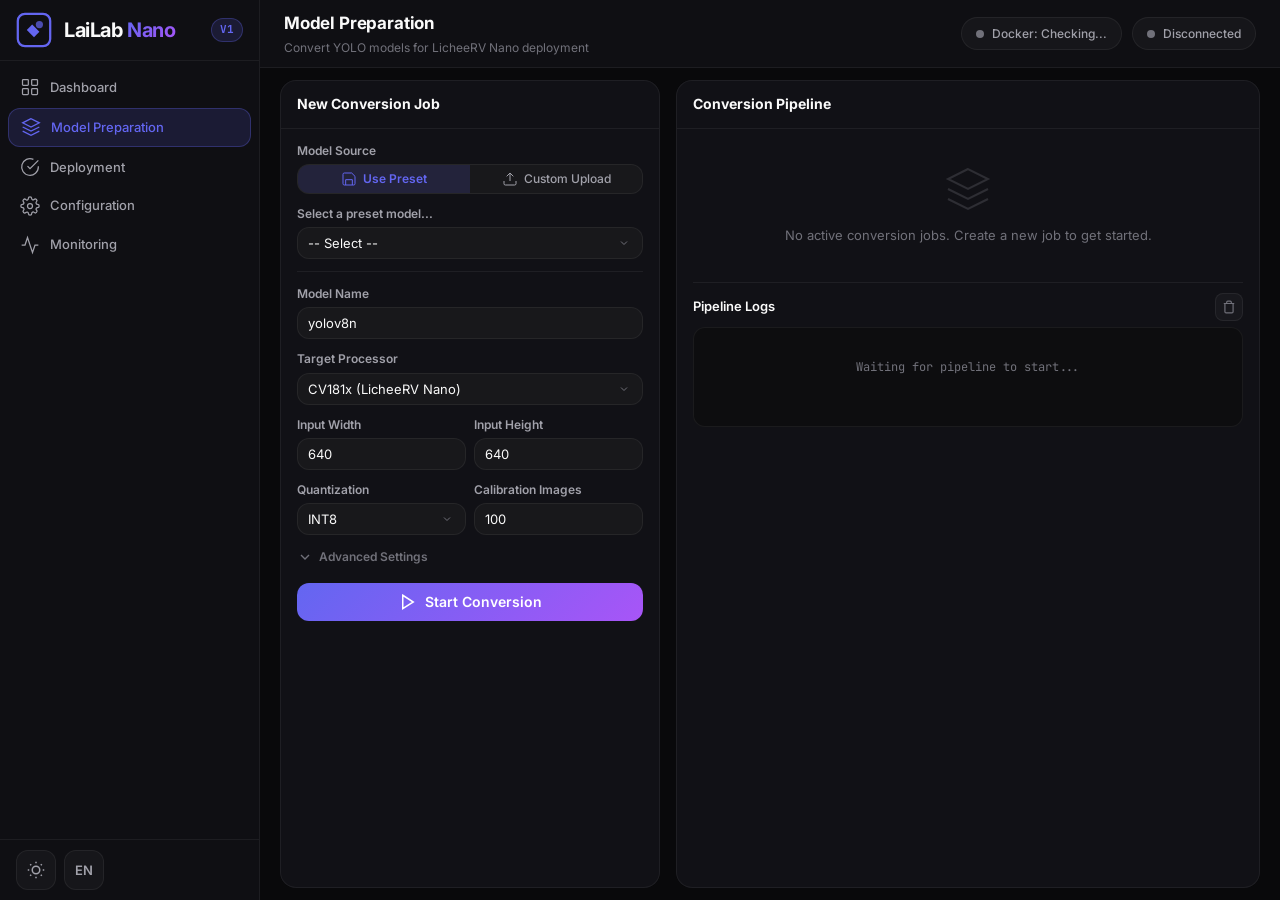
==== static/app.html @ 840e01c7 "feat: LaiLab Nano V1 - Model Conversion Pipeline" ====
<!DOCTYPE html>
<html lang="en" data-theme="dark">
<head>
    <meta charset="UTF-8">
    <meta name="viewport" content="width=device-width, initial-scale=1.0">
    <title>LaiLab Nano V1 — Model Preparation</title>
    <meta name="description" content="Convert and deploy YOLO models to LicheeRV Nano with automated pipeline.">

    <!-- Google Fonts -->
    <link rel="preconnect" href="https://fonts.googleapis.com">
    <link rel="preconnect" href="https://fonts.gstatic.com" crossorigin>
    <link href="https://fonts.googleapis.com/css2?family=Inter:wght@300;400;500;600;700;800;900&family=JetBrains+Mono:wght@400;500;600&display=swap" rel="stylesheet">

    <link rel="stylesheet" href="/static/landing.css">
    <link rel="stylesheet" href="/static/app.css">
</head>
<body>
    <!-- ============================================================ -->
    <!-- APP LAYOUT -->
    <!-- ============================================================ -->
    <div class="app-layout">
        <!-- Sidebar -->
        <aside class="sidebar" id="sidebar">
            <div class="sidebar-header">
                <a href="/" class="nav-logo">
                    <div class="logo-icon">
                        <svg viewBox="0 0 40 40" fill="none">
                            <rect x="2" y="2" width="36" height="36" rx="8" stroke="url(#logoGradApp)" stroke-width="2.5"/>
                            <path d="M12 20L18 14L26 22L20 28Z" fill="url(#logoGradApp)"/>
                            <circle cx="26" cy="14" r="4" fill="url(#logoGradApp)" opacity="0.7"/>
                            <defs>
                                <linearGradient id="logoGradApp" x1="0" y1="0" x2="40" y2="40">
                                    <stop stop-color="#6366f1"/>
                                    <stop offset="1" stop-color="#a855f7"/>
                                </linearGradient>
                            </defs>
                        </svg>
                    </div>
                    <span class="logo-text">LaiLab <span class="logo-accent">Nano</span></span>
                </a>
                <span class="version-badge">V1</span>
            </div>

            <nav class="sidebar-nav">
                <a href="#" class="sidebar-link" data-page="dashboard">
                    <svg viewBox="0 0 24 24" fill="none" stroke="currentColor" stroke-width="1.5"><rect x="3" y="3" width="7" height="7" rx="1"/><rect x="14" y="3" width="7" height="7" rx="1"/><rect x="3" y="14" width="7" height="7" rx="1"/><rect x="14" y="14" width="7" height="7" rx="1"/></svg>
                    <span data-i18n="app_nav_dashboard">Dashboard</span>
                </a>
                <a href="#" class="sidebar-link active" data-page="model-prep">
                    <svg viewBox="0 0 24 24" fill="none" stroke="currentColor" stroke-width="1.5"><path d="M12 2L2 7l10 5 10-5-10-5z"/><path d="M2 17l10 5 10-5"/><path d="M2 12l10 5 10-5"/></svg>
                    <span data-i18n="app_nav_model_prep">Model Preparation</span>
                </a>
                <a href="#" class="sidebar-link" data-page="deploy">
                    <svg viewBox="0 0 24 24" fill="none" stroke="currentColor" stroke-width="1.5"><path d="M22 11.08V12a10 10 0 1 1-5.93-9.14"/><polyline points="22 4 12 14.01 9 11.01"/></svg>
                    <span data-i18n="app_nav_deploy">Deployment</span>
                </a>
                <a href="#" class="sidebar-link" data-page="config">
                    <svg viewBox="0 0 24 24" fill="none" stroke="currentColor" stroke-width="1.5"><circle cx="12" cy="12" r="3"/><path d="M19.4 15a1.65 1.65 0 0 0 .33 1.82l.06.06a2 2 0 0 1-2.83 2.83l-.06-.06a1.65 1.65 0 0 0-1.82-.33 1.65 1.65 0 0 0-1 1.51V21a2 2 0 0 1-4 0v-.09A1.65 1.65 0 0 0 9 19.4a1.65 1.65 0 0 0-1.82.33l-.06.06a2 2 0 0 1-2.83-2.83l.06-.06A1.65 1.65 0 0 0 4.68 15a1.65 1.65 0 0 0-1.51-1H3a2 2 0 0 1 0-4h.09A1.65 1.65 0 0 0 4.6 9a1.65 1.65 0 0 0-.33-1.82l-.06-.06a2 2 0 0 1 2.83-2.83l.06.06A1.65 1.65 0 0 0 9 4.68a1.65 1.65 0 0 0 1-1.51V3a2 2 0 0 1 4 0v.09a1.65 1.65 0 0 0 1 1.51 1.65 1.65 0 0 0 1.82-.33l.06-.06a2 2 0 0 1 2.83 2.83l-.06.06A1.65 1.65 0 0 0 19.4 9a1.65 1.65 0 0 0 1.51 1H21a2 2 0 0 1 0 4h-.09a1.65 1.65 0 0 0-1.51 1z"/></svg>
                    <span data-i18n="app_nav_config">Configuration</span>
                </a>
                <a href="#" class="sidebar-link" data-page="monitor">
                    <svg viewBox="0 0 24 24" fill="none" stroke="currentColor" stroke-width="1.5"><polyline points="22 12 18 12 15 21 9 3 6 12 2 12"/></svg>
                    <span data-i18n="app_nav_monitor">Monitoring</span>
                </a>
            </nav>

            <div class="sidebar-footer">
                <button class="btn-icon" id="appThemeToggle" aria-label="Toggle theme">
                    <svg class="icon-sun" viewBox="0 0 24 24" fill="none" stroke="currentColor" stroke-width="2">
                        <circle cx="12" cy="12" r="5"/>
                        <path d="M12 1v2M12 21v2M4.22 4.22l1.42 1.42M18.36 18.36l1.42 1.42M1 12h2M21 12h2M4.22 19.78l1.42-1.42M18.36 5.64l1.42-1.42"/>
                    </svg>
                    <svg class="icon-moon" viewBox="0 0 24 24" fill="none" stroke="currentColor" stroke-width="2">
                        <path d="M21 12.79A9 9 0 1 1 11.21 3 7 7 0 0 0 21 12.79z"/>
                    </svg>
                </button>
                <button class="btn-icon btn-lang" id="langToggle" aria-label="Toggle language">
                    <span id="langLabel">EN</span>
                </button>
            </div>
        </aside>

        <!-- Main Content -->
        <main class="app-main">
            <!-- Top Bar -->
            <header class="app-topbar">
                <button class="btn-icon sidebar-toggle" id="sidebarToggle">
                    <svg viewBox="0 0 24 24" fill="none" stroke="currentColor" stroke-width="2"><line x1="3" y1="6" x2="21" y2="6"/><line x1="3" y1="12" x2="21" y2="12"/><line x1="3" y1="18" x2="21" y2="18"/></svg>
                </button>
                <div class="topbar-title">
                    <h1 data-i18n="app_title">Model Preparation</h1>
                    <p data-i18n="app_subtitle">Convert YOLO models for LicheeRV Nano deployment</p>
                </div>
                <div class="topbar-actions">
                    <div class="connection-status" id="dockerStatus">
                        <span class="status-dot offline"></span>
                        <span class="status-text">Docker: Checking...</span>
                    </div>
                    <div class="connection-status" id="connectionStatus">
                        <span class="status-dot offline"></span>
                        <span class="status-text">Disconnected</span>
                    </div>
                </div>
            </header>

            <!-- Content Area -->
            <div class="app-content">
                <div class="content-grid">
                    <!-- Left Panel: Job Configuration -->
                    <div class="panel config-panel">
                        <div class="panel-header">
                            <h2 data-i18n="form_title">New Conversion Job</h2>
                        </div>
                        <div class="panel-body">
                            <form id="jobForm" class="job-form">
                                <!-- Model Source -->
                                <div class="form-group">
                                    <label data-i18n="form_model_source">Model Source</label>
                                    <div class="toggle-group">
                                        <button type="button" class="toggle-btn active" data-source="preset" id="btnPreset">
                                            <svg viewBox="0 0 24 24" fill="none" stroke="currentColor" stroke-width="1.5" width="16" height="16"><path d="M19 21H5a2 2 0 0 1-2-2V5a2 2 0 0 1 2-2h11l5 5v11a2 2 0 0 1-2 2z"/><polyline points="17 21 17 13 7 13 7 21"/></svg>
                                            <span data-i18n="form_preset">Use Preset</span>
                                        </button>
                                        <button type="button" class="toggle-btn" data-source="custom" id="btnCustom">
                                            <svg viewBox="0 0 24 24" fill="none" stroke="currentColor" stroke-width="1.5" width="16" height="16"><path d="M21 15v4a2 2 0 0 1-2 2H5a2 2 0 0 1-2-2v-4"/><polyline points="17 8 12 3 7 8"/><line x1="12" y1="3" x2="12" y2="15"/></svg>
                                            <span data-i18n="form_custom">Custom Upload</span>
                                        </button>
                                    </div>
                                </div>

                                <!-- Preset Selector -->
                                <div class="form-group" id="presetGroup">
                                    <label for="presetSelect" data-i18n="form_select_preset">Select a preset model...</label>
                                    <select id="presetSelect" class="form-select">
                                        <option value="">-- Select --</option>
                                    </select>
                                </div>

                                <!-- Custom Upload (hidden by default) -->
                                <div class="form-group hidden" id="customGroup">
                                    <label>Custom .pt Model</label>
                                    <div class="file-drop" id="fileDrop">
                                        <svg viewBox="0 0 24 24" fill="none" stroke="currentColor" stroke-width="1.5" width="40" height="40"><path d="M21 15v4a2 2 0 0 1-2 2H5a2 2 0 0 1-2-2v-4"/><polyline points="17 8 12 3 7 8"/><line x1="12" y1="3" x2="12" y2="15"/></svg>
                                        <p>Drag & drop .pt file or <strong>browse</strong></p>
                                        <input type="file" id="fileInput" accept=".pt" hidden>
                                    </div>
                                    <div class="file-info hidden" id="fileInfo">
                                        <span id="fileName"></span>
                                        <button type="button" class="btn-icon-sm" id="fileRemove">✕</button>
                                    </div>
                                </div>

                                <div class="form-divider"></div>

                                <!-- Basic Settings -->
                                <div class="form-group">
                                    <label for="modelName" data-i18n="form_model_name">Model Name</label>
                                    <input type="text" id="modelName" class="form-input" value="yolov8n" placeholder="e.g. yolov8n">
                                </div>
                                <div class="form-group">
                                    <label for="processor" data-i18n="form_processor">Target Processor</label>
                                    <select id="processor" class="form-select">
                                        <option value="cv181x">CV181x (LicheeRV Nano)</option>
                                        <option value="cv180x">CV180x</option>
                                    </select>
                                </div>

                                <div class="form-row">
                                    <div class="form-group">
                                        <label for="inputWidth" data-i18n="form_input_width">Input Width</label>
                                        <input type="number" id="inputWidth" class="form-input" value="640" min="32" max="1280" step="32">
                                    </div>
                                    <div class="form-group">
                                        <label for="inputHeight" data-i18n="form_input_height">Input Height</label>
                                        <input type="number" id="inputHeight" class="form-input" value="640" min="32" max="1280" step="32">
                                    </div>
                                </div>

                                <div class="form-row">
                                    <div class="form-group">
                                        <label for="quantize" data-i18n="form_quantize">Quantization</label>
                                        <select id="quantize" class="form-select">
                                            <option value="int8">INT8</option>
                                            <option value="bf16">BF16</option>
                                        </select>
                                    </div>
                                    <div class="form-group">
                                        <label for="calibrationCount" data-i18n="form_calibration_count">Calibration Images</label>
                                        <input type="number" id="calibrationCount" class="form-input" value="100" min="10" max="1000" step="10">
                                    </div>
                                </div>

                                <!-- Advanced Settings (Collapsible) -->
                                <button type="button" class="advanced-toggle" id="advancedToggle">
                                    <svg viewBox="0 0 24 24" fill="none" stroke="currentColor" stroke-width="2" width="16" height="16"><polyline points="6 9 12 15 18 9"/></svg>
                                    <span data-i18n="form_advanced">Advanced Settings</span>
                                </button>

                                <div class="advanced-settings hidden" id="advancedSettings">
                                    <div class="form-group">
                                        <label for="dockerContainer" data-i18n="form_docker_container">Docker Container</label>
                                        <select id="dockerContainer" class="form-select">
                                            <option value="TPU-LAILAB-NANO-CONTAINER">TPU-LAILAB-NANO-CONTAINER (auto-create)</option>
                                        </select>
                                        <small class="form-hint" data-i18n="form_docker_hint">Container will be auto-created if not found. Image: sophgo/tpuc_dev.</small>
                                    </div>
                                    <div class="form-group">
                                        <label for="tolerance" data-i18n="form_tolerance">Tolerance</label>
                                        <input type="text" id="tolerance" class="form-input" value="0.85,0.45" placeholder="0.85,0.45">
                                    </div>
                                </div>

                                <button type="submit" class="btn-primary btn-submit" id="startBtn">
                                    <svg viewBox="0 0 24 24" fill="none" stroke="currentColor" stroke-width="2" width="18" height="18"><polygon points="5 3 19 12 5 21 5 3"/></svg>
                                    <span data-i18n="form_start">Start Conversion</span>
                                </button>
                            </form>
                        </div>
                    </div>

                    <!-- Right Panel: Pipeline Status & Logs -->
                    <div class="panel pipeline-panel">
                        <div class="panel-header">
                            <h2 data-i18n="pipeline_title">Conversion Pipeline</h2>
                            <div class="panel-actions" id="pipelineActions" style="display:none;">
                                <button class="btn-icon-sm btn-cancel" id="cancelBtn" title="Cancel">
                                    <svg viewBox="0 0 24 24" fill="none" stroke="currentColor" stroke-width="2" width="16" height="16"><line x1="18" y1="6" x2="6" y2="18"/><line x1="6" y1="6" x2="18" y2="18"/></svg>
                                </button>
                            </div>
                        </div>
                        <div class="panel-body">
                            <!-- Pipeline Steps -->
                            <div class="pipeline-steps" id="pipelineSteps">
                                <div class="pipeline-empty" id="pipelineEmpty">
                                    <svg viewBox="0 0 24 24" fill="none" stroke="currentColor" stroke-width="1" width="64" height="64" opacity="0.3">
                                        <path d="M12 2L2 7l10 5 10-5-10-5z"/>
                                        <path d="M2 17l10 5 10-5"/>
                                        <path d="M2 12l10 5 10-5"/>
                                    </svg>
                                    <p data-i18n="pipeline_empty">No active conversion jobs. Create a new job to get started.</p>
                                </div>
                            </div>

                            <!-- Log Console -->
                            <div class="log-section">
                                <div class="log-header">
                                    <h3 data-i18n="pipeline_log_title">Pipeline Logs</h3>
                                    <button class="btn-icon-sm" id="clearLogs" title="Clear logs">
                                        <svg viewBox="0 0 24 24" fill="none" stroke="currentColor" stroke-width="2" width="14" height="14"><polyline points="3 6 5 6 21 6"/><path d="M19 6v14a2 2 0 0 1-2 2H7a2 2 0 0 1-2-2V6m3 0V4a2 2 0 0 1 2-2h4a2 2 0 0 1 2 2v2"/></svg>
                                    </button>
                                </div>
                                <div class="log-console" id="logConsole">
                                    <div class="log-empty" data-i18n="pipeline_log_empty">Waiting for pipeline to start...</div>
                                </div>
                            </div>
                        </div>
                    </div>
                </div>
            </div>
        </main>
    </div>

    <!-- Socket.IO -->
    <script src="https://cdn.socket.io/4.7.4/socket.io.min.js"></script>
    <script src="/static/i18n.js"></script>
    <script src="/static/app.js"></script>
</body>
</html>
---- static/landing.css ----
/* ============================================================
   LaiLab Nano V1 — Landing Page Styles
   Premium dark/light theme with glassmorphism
   ============================================================ */

/* ---- CSS Custom Properties ---- */
:root {
    /* Typography */
    --font-primary: 'Inter', -apple-system, BlinkMacSystemFont, system-ui, sans-serif;
    --font-mono: 'JetBrains Mono', 'Fira Code', monospace;

    /* Transitions */
    --transition-fast: 150ms cubic-bezier(0.4, 0, 0.2, 1);
    --transition-base: 250ms cubic-bezier(0.4, 0, 0.2, 1);
    --transition-slow: 400ms cubic-bezier(0.4, 0, 0.2, 1);

    /* Spacing */
    --section-padding: 120px;

    /* Border radius */
    --radius-sm: 8px;
    --radius-md: 12px;
    --radius-lg: 16px;
    --radius-xl: 24px;
    --radius-full: 9999px;
}

/* ---- Dark Theme (Default) ---- */
[data-theme="dark"] {
    --bg-primary: #09090b;
    --bg-secondary: #0f0f13;
    --bg-tertiary: #18181b;
    --bg-card: rgba(24, 24, 30, 0.6);
    --bg-card-hover: rgba(30, 30, 40, 0.8);
    --bg-glass: rgba(255, 255, 255, 0.03);
    --bg-glass-hover: rgba(255, 255, 255, 0.06);

    --border-primary: rgba(255, 255, 255, 0.06);
    --border-secondary: rgba(255, 255, 255, 0.1);
    --border-accent: rgba(99, 102, 241, 0.3);

    --text-primary: #fafafa;
    --text-secondary: #a1a1aa;
    --text-tertiary: #71717a;
    --text-inverse: #09090b;

    --accent-primary: #6366f1;
    --accent-secondary: #a855f7;
    --accent-gradient: linear-gradient(135deg, #6366f1, #a855f7);
    --accent-glow: rgba(99, 102, 241, 0.15);

    --success: #22c55e;
    --warning: #f59e0b;
    --error: #ef4444;
    --info: #3b82f6;

    --shadow-sm: 0 1px 2px rgba(0, 0, 0, 0.3);
    --shadow-md: 0 4px 6px -1px rgba(0, 0, 0, 0.4);
    --shadow-lg: 0 10px 25px -3px rgba(0, 0, 0, 0.5);
    --shadow-xl: 0 25px 50px -12px rgba(0, 0, 0, 0.6);
    --shadow-glow: 0 0 60px rgba(99, 102, 241, 0.15);
}

/* ---- Light Theme ---- */
[data-theme="light"] {
    --bg-primary: #ffffff;
    --bg-secondary: #f8f9fc;
    --bg-tertiary: #f1f3f9;
    --bg-card: rgba(255, 255, 255, 0.8);
    --bg-card-hover: rgba(255, 255, 255, 0.95);
    --bg-glass: rgba(255, 255, 255, 0.6);
    --bg-glass-hover: rgba(255, 255, 255, 0.8);

    --border-primary: rgba(0, 0, 0, 0.06);
    --border-secondary: rgba(0, 0, 0, 0.1);
    --border-accent: rgba(99, 102, 241, 0.3);

    --text-primary: #09090b;
    --text-secondary: #52525b;
    --text-tertiary: #a1a1aa;
    --text-inverse: #fafafa;

    --accent-primary: #6366f1;
    --accent-secondary: #a855f7;
    --accent-gradient: linear-gradient(135deg, #6366f1, #a855f7);
    --accent-glow: rgba(99, 102, 241, 0.1);

    --success: #16a34a;
    --warning: #d97706;
    --error: #dc2626;
    --info: #2563eb;

    --shadow-sm: 0 1px 2px rgba(0, 0, 0, 0.05);
    --shadow-md: 0 4px 6px -1px rgba(0, 0, 0, 0.07);
    --shadow-lg: 0 10px 25px -3px rgba(0, 0, 0, 0.08);
    --shadow-xl: 0 25px 50px -12px rgba(0, 0, 0, 0.1);
    --shadow-glow: 0 0 60px rgba(99, 102, 241, 0.08);
}

/* ---- Reset & Base ---- */
*, *::before, *::after {
    margin: 0;
    padding: 0;
    box-sizing: border-box;
}

html {
    scroll-behavior: smooth;
    -webkit-font-smoothing: antialiased;
    -moz-osx-font-smoothing: grayscale;
}

body {
    font-family: var(--font-primary);
    background: var(--bg-primary);
    color: var(--text-primary);
    line-height: 1.6;
    overflow-x: hidden;
    transition: background var(--transition-base), color var(--transition-base);
}

a {
    color: inherit;
    text-decoration: none;
}

img {
    max-width: 100%;
    height: auto;
}

.container {
    max-width: 1200px;
    margin: 0 auto;
    padding: 0 24px;
}

/* ---- Navbar ---- */
.navbar {
    position: fixed;
    top: 0;
    left: 0;
    right: 0;
    z-index: 1000;
    padding: 0 24px;
    transition: all var(--transition-base);
}

.navbar.scrolled {
    background: var(--bg-glass);
    backdrop-filter: blur(20px) saturate(180%);
    -webkit-backdrop-filter: blur(20px) saturate(180%);
    border-bottom: 1px solid var(--border-primary);
}

.nav-container {
    max-width: 1200px;
    margin: 0 auto;
    display: flex;
    align-items: center;
    justify-content: space-between;
    height: 72px;
}

.nav-logo {
    display: flex;
    align-items: center;
    gap: 12px;
    z-index: 1001;
}

.logo-icon {
    width: 36px;
    height: 36px;
}

.logo-icon svg {
    width: 100%;
    height: 100%;
}

.logo-text {
    font-size: 20px;
    font-weight: 700;
    letter-spacing: -0.02em;
}

.logo-accent {
    background: var(--accent-gradient);
    -webkit-background-clip: text;
    -webkit-text-fill-color: transparent;
    background-clip: text;
}

.nav-links {
    display: flex;
    align-items: center;
    gap: 8px;
}

.nav-link {
    padding: 8px 16px;
    font-size: 14px;
    font-weight: 500;
    color: var(--text-secondary);
    border-radius: var(--radius-full);
    transition: all var(--transition-fast);
}

.nav-link:hover {
    color: var(--text-primary);
    background: var(--bg-glass-hover);
}

.nav-actions {
    display: flex;
    align-items: center;
    gap: 8px;
}

.btn-icon {
    width: 40px;
    height: 40px;
    display: flex;
    align-items: center;
    justify-content: center;
    border: 1px solid var(--border-primary);
    border-radius: var(--radius-md);
    background: var(--bg-glass);
    color: var(--text-secondary);
    cursor: pointer;
    transition: all var(--transition-fast);
    font-family: var(--font-primary);
    font-size: 13px;
    font-weight: 600;
}

.btn-icon:hover {
    color: var(--text-primary);
    border-color: var(--border-secondary);
    background: var(--bg-glass-hover);
}

.btn-icon svg {
    width: 18px;
    height: 18px;
}

/* Theme toggle icon visibility */
[data-theme="dark"] .icon-sun { display: block; }
[data-theme="dark"] .icon-moon { display: none; }
[data-theme="light"] .icon-sun { display: none; }
[data-theme="light"] .icon-moon { display: block; }

.btn-lang {
    min-width: 40px;
}

.btn-primary {
    display: inline-flex;
    align-items: center;
    gap: 8px;
    padding: 10px 24px;
    font-size: 14px;
    font-weight: 600;
    font-family: var(--font-primary);
    color: #fff;
    background: var(--accent-gradient);
    border: none;
    border-radius: var(--radius-full);
    cursor: pointer;
    transition: all var(--transition-fast);
    white-space: nowrap;
    text-decoration: none;
}

.btn-primary:hover {
    transform: translateY(-1px);
    box-shadow: 0 4px 20px rgba(99, 102, 241, 0.4);
}

.btn-primary:active {
    transform: translateY(0);
}

.btn-secondary {
    display: inline-flex;
    align-items: center;
    gap: 8px;
    padding: 10px 24px;
    font-size: 14px;
    font-weight: 600;
    font-family: var(--font-primary);
    color: var(--text-primary);
    background: var(--bg-glass);
    border: 1px solid var(--border-secondary);
    border-radius: var(--radius-full);
    cursor: pointer;
    transition: all var(--transition-fast);
    white-space: nowrap;
    text-decoration: none;
}

.btn-secondary:hover {
    background: var(--bg-glass-hover);
    border-color: var(--border-accent);
    transform: translateY(-1px);
}

.btn-lg {
    padding: 14px 32px;
    font-size: 16px;
}

.nav-cta {
    padding: 8px 20px;
    font-size: 13px;
}

/* Hamburger */
.nav-hamburger {
    display: none;
    flex-direction: column;
    gap: 5px;
    background: none;
    border: none;
    cursor: pointer;
    padding: 8px;
    z-index: 1001;
}

.nav-hamburger span {
    width: 24px;
    height: 2px;
    background: var(--text-primary);
    border-radius: 2px;
    transition: all var(--transition-fast);
}

/* ---- Hero Section ---- */
.hero {
    position: relative;
    min-height: 100vh;
    display: flex;
    align-items: center;
    padding: 100px 24px 60px;
    overflow: hidden;
}

.hero-bg {
    position: absolute;
    inset: 0;
    z-index: 0;
}

.hero-grid {
    position: absolute;
    inset: 0;
    background-image:
        linear-gradient(var(--border-primary) 1px, transparent 1px),
        linear-gradient(90deg, var(--border-primary) 1px, transparent 1px);
    background-size: 60px 60px;
    mask-image: radial-gradient(ellipse 80% 60% at 50% 40%, black 30%, transparent 100%);
    -webkit-mask-image: radial-gradient(ellipse 80% 60% at 50% 40%, black 30%, transparent 100%);
}

.hero-glow {
    position: absolute;
    border-radius: 50%;
    filter: blur(120px);
    opacity: 0.4;
}

.hero-glow-1 {
    width: 600px;
    height: 600px;
    background: var(--accent-primary);
    top: -200px;
    right: -100px;
    opacity: 0.15;
    animation: glowFloat 8s ease-in-out infinite;
}

.hero-glow-2 {
    width: 500px;
    height: 500px;
    background: var(--accent-secondary);
    bottom: -100px;
    left: -200px;
    opacity: 0.1;
    animation: glowFloat 10s ease-in-out infinite reverse;
}

.hero-glow-3 {
    width: 300px;
    height: 300px;
    background: #06b6d4;
    top: 50%;
    left: 50%;
    transform: translate(-50%, -50%);
    opacity: 0.05;
    animation: glowPulse 6s ease-in-out infinite;
}

@keyframes glowFloat {
    0%, 100% { transform: translate(0, 0); }
    33% { transform: translate(30px, -30px); }
    66% { transform: translate(-20px, 20px); }
}

@keyframes glowPulse {
    0%, 100% { opacity: 0.05; transform: translate(-50%, -50%) scale(1); }
    50% { opacity: 0.1; transform: translate(-50%, -50%) scale(1.2); }
}

.hero-content {
    position: relative;
    z-index: 1;
    max-width: 1200px;
    margin: 0 auto;
    width: 100%;
    display: grid;
    grid-template-columns: 1fr 1fr;
    gap: 80px;
    align-items: center;
}

.hero-badge {
    display: inline-flex;
    align-items: center;
    gap: 8px;
    padding: 6px 16px;
    font-size: 13px;
    font-weight: 500;
    color: var(--accent-primary);
    background: var(--accent-glow);
    border: 1px solid var(--border-accent);
    border-radius: var(--radius-full);
    margin-bottom: 24px;
    grid-column: 1;
}

.badge-dot {
    width: 6px;
    height: 6px;
    background: var(--accent-primary);
    border-radius: 50%;
    animation: dotPulse 2s ease-in-out infinite;
}

@keyframes dotPulse {
    0%, 100% { opacity: 1; }
    50% { opacity: 0.4; }
}

.hero-title {
    font-size: clamp(40px, 5.5vw, 72px);
    font-weight: 800;
    line-height: 1.05;
    letter-spacing: -0.03em;
    margin-bottom: 24px;
    grid-column: 1;
}

.hero-title span {
    display: block;
}

.gradient-text {
    background: var(--accent-gradient);
    -webkit-background-clip: text;
    -webkit-text-fill-color: transparent;
    background-clip: text;
}

.hero-desc {
    font-size: 18px;
    color: var(--text-secondary);
    line-height: 1.7;
    max-width: 520px;
    margin-bottom: 40px;
    grid-column: 1;
}

.hero-actions {
    display: flex;
    gap: 16px;
    margin-bottom: 60px;
    grid-column: 1;
}

.hero-stats {
    display: flex;
    align-items: center;
    gap: 32px;
    grid-column: 1;
}

.stat-item {
    text-align: center;
}

.stat-value {
    font-size: 36px;
    font-weight: 800;
    letter-spacing: -0.02em;
    background: var(--accent-gradient);
    -webkit-background-clip: text;
    -webkit-text-fill-color: transparent;
    background-clip: text;
}

.stat-unit {
    font-size: 14px;
    font-weight: 600;
    color: var(--text-tertiary);
    margin-left: 4px;
}

.stat-label {
    display: block;
    font-size: 12px;
    color: var(--text-tertiary);
    margin-top: 4px;
}

.stat-divider {
    width: 1px;
    height: 48px;
    background: var(--border-secondary);
}

/* ---- Hero Visual (Device Showcase) ---- */
.hero-visual {
    position: absolute;
    right: calc(50% - 600px);
    top: 50%;
    transform: translateY(-50%);
    z-index: 1;
}

.device-showcase {
    perspective: 1200px;
}

.device-card {
    width: 380px;
    background: var(--bg-card);
    border: 1px solid var(--border-secondary);
    border-radius: var(--radius-xl);
    overflow: hidden;
    box-shadow: var(--shadow-xl), var(--shadow-glow);
    animation: deviceFloat 6s ease-in-out infinite;
    backdrop-filter: blur(20px);
}

@keyframes deviceFloat {
    0%, 100% { transform: translateY(0) rotateX(2deg) rotateY(-2deg); }
    50% { transform: translateY(-12px) rotateX(-1deg) rotateY(1deg); }
}

.device-screen {
    padding: 16px;
    border-bottom: 1px solid var(--border-primary);
}

.detection-demo {
    position: relative;
    width: 100%;
    height: 220px;
    background: linear-gradient(135deg, #1a1a2e 0%, #16213e 50%, #0f3460 100%);
    border-radius: var(--radius-md);
    overflow: hidden;
}

.demo-frame {
    position: relative;
    width: 100%;
    height: 100%;
}

.demo-object {
    position: absolute;
}

.bbox {
    border: 2px solid;
    border-radius: 4px;
    animation: bboxPulse 2s ease-in-out infinite;
}

@keyframes bboxPulse {
    0%, 100% { opacity: 0.9; }
    50% { opacity: 0.6; }
}

.demo-obj-1 {
    top: 25%;
    left: 15%;
}

.demo-obj-1 .bbox {
    width: 60px;
    height: 100px;
    border-color: #22c55e;
}

.demo-obj-1 .bbox-label {
    background: #22c55e;
}

.demo-obj-2 {
    top: 40%;
    right: 20%;
}

.demo-obj-2 .bbox {
    width: 90px;
    height: 55px;
    border-color: #3b82f6;
}

.demo-obj-2 .bbox-label {
    background: #3b82f6;
}

.demo-obj-3 {
    bottom: 15%;
    left: 35%;
}

.demo-obj-3 .bbox {
    width: 50px;
    height: 45px;
    border-color: #f59e0b;
}

.demo-obj-3 .bbox-label {
    background: #f59e0b;
}

.bbox-label {
    position: absolute;
    top: -20px;
    left: 0;
    padding: 1px 6px;
    font-size: 10px;
    font-family: var(--font-mono);
    font-weight: 500;
    color: #fff;
    border-radius: 3px;
    white-space: nowrap;
}

.demo-overlay {
    position: absolute;
    bottom: 8px;
    left: 8px;
    right: 8px;
    display: flex;
    justify-content: space-between;
    align-items: center;
}

.demo-fps {
    padding: 3px 10px;
    font-size: 12px;
    font-family: var(--font-mono);
    font-weight: 600;
    color: #22c55e;
    background: rgba(0, 0, 0, 0.6);
    border-radius: 6px;
    border: 1px solid rgba(34, 197, 94, 0.3);
}

.demo-model {
    padding: 3px 10px;
    font-size: 11px;
    font-family: var(--font-mono);
    color: #a1a1aa;
    background: rgba(0, 0, 0, 0.6);
    border-radius: 6px;
}

.device-body {
    padding: 16px 20px;
    display: flex;
    align-items: center;
    gap: 12px;
}

.device-chip {
    width: 20px;
    height: 20px;
    background: var(--accent-gradient);
    border-radius: 4px;
    opacity: 0.6;
}

.device-ports {
    display: flex;
    gap: 6px;
}

.port {
    width: 12px;
    height: 6px;
    background: var(--text-tertiary);
    border-radius: 2px;
    opacity: 0.4;
}

.device-label {
    margin-left: auto;
    font-size: 12px;
    font-family: var(--font-mono);
    color: var(--text-tertiary);
}

/* Scroll indicator */
.scroll-indicator {
    position: absolute;
    bottom: 32px;
    left: 50%;
    transform: translateX(-50%);
    z-index: 2;
}

.scroll-line {
    width: 1px;
    height: 40px;
    background: var(--accent-gradient);
    animation: scrollPulse 2s ease-in-out infinite;
}

@keyframes scrollPulse {
    0% { transform: scaleY(0); transform-origin: top; opacity: 1; }
    50% { transform: scaleY(1); transform-origin: top; opacity: 1; }
    51% { transform-origin: bottom; }
    100% { transform: scaleY(0); transform-origin: bottom; opacity: 1; }
}

/* ---- Section Styles ---- */
.section {
    padding: var(--section-padding) 0;
    position: relative;
}

.section-header {
    text-align: center;
    margin-bottom: 64px;
}

.section-tag {
    display: inline-block;
    padding: 6px 16px;
    font-size: 13px;
    font-weight: 600;
    color: var(--accent-primary);
    background: var(--accent-glow);
    border: 1px solid var(--border-accent);
    border-radius: var(--radius-full);
    margin-bottom: 16px;
    text-transform: uppercase;
    letter-spacing: 0.05em;
}

.section-title {
    font-size: clamp(28px, 3.5vw, 44px);
    font-weight: 800;
    letter-spacing: -0.02em;
    margin-bottom: 16px;
}

.section-desc {
    font-size: 17px;
    color: var(--text-secondary);
    max-width: 640px;
    margin: 0 auto;
    line-height: 1.7;
}

/* ---- Features Grid ---- */
.features-section {
    background: var(--bg-secondary);
}

.features-grid {
    display: grid;
    grid-template-columns: repeat(3, 1fr);
    gap: 20px;
}

.feature-card {
    padding: 32px;
    background: var(--bg-card);
    border: 1px solid var(--border-primary);
    border-radius: var(--radius-lg);
    transition: all var(--transition-base);
    backdrop-filter: blur(10px);
}

.feature-card:hover {
    background: var(--bg-card-hover);
    border-color: var(--border-accent);
    transform: translateY(-4px);
    box-shadow: var(--shadow-lg), var(--shadow-glow);
}

.feature-card-lg {
    grid-column: span 2;
}

.feature-icon {
    width: 48px;
    height: 48px;
    display: flex;
    align-items: center;
    justify-content: center;
    border-radius: var(--radius-md);
    margin-bottom: 20px;
}

.feature-icon svg {
    width: 24px;
    height: 24px;
}

.feature-icon-primary { background: rgba(99, 102, 241, 0.12); color: #818cf8; }
.feature-icon-blue { background: rgba(59, 130, 246, 0.12); color: #60a5fa; }
.feature-icon-green { background: rgba(34, 197, 94, 0.12); color: #4ade80; }
.feature-icon-orange { background: rgba(249, 115, 22, 0.12); color: #fb923c; }
.feature-icon-pink { background: rgba(236, 72, 153, 0.12); color: #f472b6; }
.feature-icon-cyan { background: rgba(6, 182, 212, 0.12); color: #22d3ee; }

.feature-title {
    font-size: 18px;
    font-weight: 700;
    margin-bottom: 10px;
    letter-spacing: -0.01em;
}

.feature-desc {
    font-size: 14px;
    color: var(--text-secondary);
    line-height: 1.7;
}

.feature-tags {
    display: flex;
    flex-wrap: wrap;
    gap: 8px;
    margin-top: 16px;
}

.tag {
    padding: 4px 12px;
    font-size: 12px;
    font-weight: 500;
    font-family: var(--font-mono);
    color: var(--accent-primary);
    background: var(--accent-glow);
    border: 1px solid var(--border-accent);
    border-radius: var(--radius-full);
}

/* ---- Specs Grid ---- */
.specs-grid {
    display: grid;
    grid-template-columns: repeat(3, 1fr);
    gap: 20px;
}

.spec-card {
    padding: 40px 32px;
    background: var(--bg-card);
    border: 1px solid var(--border-primary);
    border-radius: var(--radius-lg);
    text-align: center;
    transition: all var(--transition-base);
    backdrop-filter: blur(10px);
}

.spec-card:hover {
    border-color: var(--border-accent);
    transform: translateY(-4px);
    box-shadow: var(--shadow-lg);
}

.spec-number {
    font-size: 48px;
    font-weight: 900;
    background: var(--accent-gradient);
    -webkit-background-clip: text;
    -webkit-text-fill-color: transparent;
    background-clip: text;
    letter-spacing: -0.03em;
    line-height: 1;
}

.spec-unit {
    font-size: 16px;
    font-weight: 600;
    color: var(--text-tertiary);
    margin-top: 4px;
}

.spec-label {
    font-size: 14px;
    color: var(--text-secondary);
    margin-top: 8px;
}

/* ---- Workflow Timeline ---- */
.workflow-section {
    background: var(--bg-secondary);
}

.workflow-timeline {
    position: relative;
    max-width: 800px;
    margin: 0 auto;
}

.workflow-timeline::before {
    content: '';
    position: absolute;
    left: 40px;
    top: 0;
    bottom: 0;
    width: 2px;
    background: var(--border-secondary);
}

.workflow-step {
    display: flex;
    align-items: flex-start;
    gap: 32px;
    margin-bottom: 48px;
    position: relative;
    opacity: 0;
    transform: translateX(-20px);
    animation: stepFadeIn 0.6s ease forwards;
}

.workflow-step:nth-child(1) { animation-delay: 0.1s; }
.workflow-step:nth-child(2) { animation-delay: 0.2s; }
.workflow-step:nth-child(3) { animation-delay: 0.3s; }
.workflow-step:nth-child(4) { animation-delay: 0.4s; }

@keyframes stepFadeIn {
    to { opacity: 1; transform: translateX(0); }
}

.step-number {
    width: 80px;
    min-width: 80px;
    font-size: 40px;
    font-weight: 900;
    background: var(--accent-gradient);
    -webkit-background-clip: text;
    -webkit-text-fill-color: transparent;
    background-clip: text;
    line-height: 1;
    text-align: center;
    position: relative;
    z-index: 1;
}

.step-content {
    flex: 1;
    padding-top: 4px;
}

.step-content h3 {
    font-size: 20px;
    font-weight: 700;
    margin-bottom: 8px;
}

.step-content p {
    font-size: 15px;
    color: var(--text-secondary);
    line-height: 1.7;
}

.step-icon {
    width: 48px;
    min-width: 48px;
    height: 48px;
    display: flex;
    align-items: center;
    justify-content: center;
    background: var(--accent-glow);
    border: 1px solid var(--border-accent);
    border-radius: var(--radius-md);
    color: var(--accent-primary);
}

.step-icon svg {
    width: 22px;
    height: 22px;
}

/* ---- Compatible Grid ---- */
.compat-grid {
    display: grid;
    grid-template-columns: repeat(4, 1fr);
    gap: 20px;
}

.compat-card {
    padding: 40px 24px;
    background: var(--bg-card);
    border: 1px solid var(--border-primary);
    border-radius: var(--radius-lg);
    text-align: center;
    transition: all var(--transition-base);
    backdrop-filter: blur(10px);
}

.compat-card:hover {
    border-color: var(--border-accent);
    transform: translateY(-4px);
    box-shadow: var(--shadow-lg);
}

.compat-icon {
    width: 64px;
    height: 64px;
    display: flex;
    align-items: center;
    justify-content: center;
    background: var(--accent-glow);
    border-radius: var(--radius-lg);
    margin: 0 auto 20px;
    color: var(--accent-primary);
}

.compat-card h3 {
    font-size: 18px;
    font-weight: 700;
    margin-bottom: 8px;
}

.compat-card p {
    font-size: 13px;
    color: var(--text-secondary);
    line-height: 1.6;
}

/* ---- CTA Section ---- */
.cta-section {
    padding: 80px 0 120px;
}

.cta-card {
    position: relative;
    padding: 80px 60px;
    text-align: center;
    background: var(--bg-card);
    border: 1px solid var(--border-accent);
    border-radius: var(--radius-xl);
    overflow: hidden;
}

.cta-glow {
    position: absolute;
    width: 400px;
    height: 400px;
    background: var(--accent-primary);
    border-radius: 50%;
    filter: blur(150px);
    opacity: 0.08;
    top: 50%;
    left: 50%;
    transform: translate(-50%, -50%);
}

.cta-card h2 {
    font-size: clamp(24px, 3vw, 36px);
    font-weight: 800;
    letter-spacing: -0.02em;
    margin-bottom: 16px;
    position: relative;
}

.cta-card p {
    font-size: 17px;
    color: var(--text-secondary);
    margin-bottom: 32px;
    max-width: 500px;
    margin-left: auto;
    margin-right: auto;
    position: relative;
}

.cta-card .btn-primary {
    position: relative;
}

/* ---- Footer ---- */
.footer {
    padding: 60px 0 32px;
    border-top: 1px solid var(--border-primary);
}

.footer-content {
    display: flex;
    justify-content: space-between;
    margin-bottom: 40px;
}

.footer-brand {
    max-width: 300px;
}

.footer-desc {
    font-size: 14px;
    color: var(--text-tertiary);
    margin-top: 16px;
}

.footer-links {
    display: flex;
    gap: 60px;
}

.footer-col h4 {
    font-size: 14px;
    font-weight: 700;
    margin-bottom: 16px;
    color: var(--text-primary);
}

.footer-col a {
    display: block;
    font-size: 14px;
    color: var(--text-secondary);
    margin-bottom: 10px;
    transition: color var(--transition-fast);
}

.footer-col a:hover {
    color: var(--accent-primary);
}

.footer-bottom {
    padding-top: 24px;
    border-top: 1px solid var(--border-primary);
    text-align: center;
}

.footer-bottom p {
    font-size: 13px;
    color: var(--text-tertiary);
}

/* ---- Responsive ---- */
@media (max-width: 1024px) {
    .hero-content {
        grid-template-columns: 1fr;
    }

    .hero-visual {
        display: none;
    }

    .features-grid {
        grid-template-columns: repeat(2, 1fr);
    }

    .feature-card-lg {
        grid-column: span 1;
    }

    .compat-grid {
        grid-template-columns: repeat(2, 1fr);
    }
}

@media (max-width: 768px) {
    :root {
        --section-padding: 80px;
    }

    .nav-links {
        display: none;
        position: fixed;
        top: 0;
        left: 0;
        right: 0;
        bottom: 0;
        background: var(--bg-primary);
        flex-direction: column;
        align-items: center;
        justify-content: center;
        gap: 16px;
        z-index: 1000;
    }

    .nav-links.open {
        display: flex;
    }

    .nav-link {
        font-size: 24px;
    }

    .nav-hamburger {
        display: flex;
    }

    .nav-cta {
        display: none;
    }

    .hero {
        padding: 120px 24px 60px;
    }

    .hero-stats {
        flex-wrap: wrap;
        gap: 20px;
    }

    .stat-divider {
        display: none;
    }

    .features-grid,
    .specs-grid {
        grid-template-columns: 1fr;
    }

    .compat-grid {
        grid-template-columns: 1fr 1fr;
    }

    .workflow-timeline::before {
        display: none;
    }

    .step-number {
        width: 48px;
        min-width: 48px;
        font-size: 28px;
    }

    .footer-content {
        flex-direction: column;
        gap: 40px;
    }

    .footer-links {
        gap: 40px;
    }

    .cta-card {
        padding: 48px 24px;
    }
}

@media (max-width: 480px) {
    .compat-grid {
        grid-template-columns: 1fr;
    }

    .hero-actions {
        flex-direction: column;
    }

    .btn-lg {
        justify-content: center;
    }
}
---- static/app.css ----
/* ============================================================
   LaiLab Nano V1 — App Page Styles
   ============================================================ */

/* ---- App Layout ---- */
.app-layout {
    display: flex;
    height: 100vh;
    overflow: hidden;
}

/* ---- Sidebar ---- */
.sidebar {
    width: 260px;
    min-width: 260px;
    background: var(--bg-secondary);
    border-right: 1px solid var(--border-primary);
    display: flex;
    flex-direction: column;
    padding: 0;
    transition: all var(--transition-base);
    position: fixed;
    top: 0;
    bottom: 0;
    left: 0;
    z-index: 100;
}

.sidebar-header {
    display: flex;
    align-items: center;
    justify-content: space-between;
    padding: 12px 16px;
    border-bottom: 1px solid var(--border-primary);
}

.version-badge {
    padding: 2px 8px;
    font-size: 11px;
    font-weight: 700;
    color: var(--accent-primary);
    background: var(--accent-glow);
    border: 1px solid var(--border-accent);
    border-radius: var(--radius-full);
    font-family: var(--font-mono);
}

.sidebar-nav {
    flex: 1;
    padding: 8px;
    display: flex;
    flex-direction: column;
    gap: 2px;
}

.sidebar-link {
    display: flex;
    align-items: center;
    gap: 10px;
    padding: 8px 12px;
    font-size: 13px;
    font-weight: 500;
    color: var(--text-secondary);
    border-radius: var(--radius-md);
    transition: all var(--transition-fast);
    text-decoration: none;
}

.sidebar-link:hover {
    background: var(--bg-glass-hover);
    color: var(--text-primary);
}

.sidebar-link.active {
    background: var(--accent-glow);
    color: var(--accent-primary);
    border: 1px solid var(--border-accent);
}

.sidebar-link svg {
    width: 20px;
    height: 20px;
    min-width: 20px;
}

.sidebar-footer {
    padding: 10px 16px;
    border-top: 1px solid var(--border-primary);
    display: flex;
    gap: 8px;
}

/* ---- Main Content ---- */
.app-main {
    flex: 1;
    margin-left: 260px;
    display: flex;
    flex-direction: column;
    height: 100vh;
    overflow: hidden;
}

/* ---- Top Bar ---- */
.app-topbar {
    display: flex;
    align-items: center;
    gap: 12px;
    padding: 10px 24px;
    border-bottom: 1px solid var(--border-primary);
    background: var(--bg-secondary);
    flex-shrink: 0;
    z-index: 50;
    backdrop-filter: blur(20px);
}

.sidebar-toggle {
    display: none;
}

.topbar-title h1 {
    font-size: 17px;
    font-weight: 700;
    letter-spacing: -0.01em;
}

.topbar-title p {
    font-size: 12px;
    color: var(--text-tertiary);
    margin-top: 1px;
}

.topbar-actions {
    margin-left: auto;
    display: flex;
    gap: 10px;
    align-items: center;
}

.connection-status {
    display: flex;
    align-items: center;
    gap: 8px;
    padding: 6px 14px;
    background: var(--bg-glass);
    border: 1px solid var(--border-primary);
    border-radius: var(--radius-full);
    font-size: 12px;
    font-weight: 500;
    color: var(--text-secondary);
}

.status-dot {
    width: 8px;
    height: 8px;
    border-radius: 50%;
    transition: background var(--transition-fast);
}

.status-dot.online {
    background: var(--success);
    box-shadow: 0 0 8px rgba(34, 197, 94, 0.4);
    animation: dotPulse 2s ease-in-out infinite;
}

.status-dot.offline {
    background: var(--text-tertiary);
}

/* ---- Content Grid ---- */
.app-content {
    flex: 1;
    padding: 12px 20px;
    overflow: hidden;
}

.content-grid {
    display: grid;
    grid-template-columns: 380px 1fr;
    gap: 16px;
    max-width: 1600px;
    height: 100%;
}

/* ---- Panels ---- */
.panel {
    background: var(--bg-card);
    border: 1px solid var(--border-primary);
    border-radius: var(--radius-lg);
    overflow: hidden;
    backdrop-filter: blur(10px);
    display: flex;
    flex-direction: column;
}

.panel-header {
    display: flex;
    align-items: center;
    justify-content: space-between;
    padding: 12px 16px;
    border-bottom: 1px solid var(--border-primary);
    flex-shrink: 0;
}

.panel-header h2 {
    font-size: 14px;
    font-weight: 700;
}

.panel-body {
    padding: 12px 16px;
    overflow-y: auto;
    flex: 1;
}

.panel-actions {
    display: flex;
    gap: 8px;
}

/* ---- Form Styles ---- */
.job-form {
    display: flex;
    flex-direction: column;
    gap: 10px;
}

.form-group {
    display: flex;
    flex-direction: column;
    gap: 4px;
}

.form-group > label {
    font-size: 12px;
    font-weight: 600;
    color: var(--text-secondary);
}

.form-input, .form-select {
    padding: 7px 10px;
    font-size: 13px;
    font-family: var(--font-primary);
    color: var(--text-primary);
    background: var(--bg-tertiary);
    border: 1px solid var(--border-primary);
    border-radius: var(--radius-md);
    transition: all var(--transition-fast);
    outline: none;
}

.form-input:focus, .form-select:focus {
    border-color: var(--accent-primary);
    box-shadow: 0 0 0 2px var(--accent-glow);
}

.form-input::placeholder {
    color: var(--text-tertiary);
}

.form-select {
    cursor: pointer;
    appearance: none;
    background-image: url("data:image/svg+xml,%3Csvg xmlns='http://www.w3.org/2000/svg' width='12' height='12' viewBox='0 0 24 24' fill='none' stroke='%2371717a' stroke-width='2'%3E%3Cpolyline points='6 9 12 15 18 9'/%3E%3C/svg%3E");
    background-repeat: no-repeat;
    background-position: right 12px center;
    padding-right: 36px;
}

.form-select option {
    background: var(--bg-tertiary);
    color: var(--text-primary);
}

.form-row {
    display: grid;
    grid-template-columns: 1fr 1fr;
    gap: 8px;
}

.form-divider {
    height: 1px;
    background: var(--border-primary);
    margin: 2px 0;
}

/* Toggle Group */
.toggle-group {
    display: flex;
    gap: 0;
    background: var(--bg-tertiary);
    border-radius: var(--radius-md);
    border: 1px solid var(--border-primary);
    overflow: hidden;
}

.toggle-btn {
    flex: 1;
    display: flex;
    align-items: center;
    justify-content: center;
    gap: 6px;
    padding: 6px 10px;
    font-size: 12px;
    font-weight: 500;
    font-family: var(--font-primary);
    color: var(--text-secondary);
    background: transparent;
    border: none;
    cursor: pointer;
    transition: all var(--transition-fast);
}

.toggle-btn:hover {
    color: var(--text-primary);
}

.toggle-btn.active {
    background: var(--accent-glow);
    color: var(--accent-primary);
    font-weight: 600;
}

/* File Drop Zone */
.file-drop {
    display: flex;
    flex-direction: column;
    align-items: center;
    justify-content: center;
    gap: 8px;
    padding: 16px;
    border: 2px dashed var(--border-secondary);
    border-radius: var(--radius-md);
    background: var(--bg-tertiary);
    cursor: pointer;
    transition: all var(--transition-fast);
    color: var(--text-tertiary);
}

.file-drop:hover, .file-drop.drag-over {
    border-color: var(--accent-primary);
    background: var(--accent-glow);
    color: var(--accent-primary);
}

.file-drop p {
    font-size: 13px;
}

.file-drop strong {
    color: var(--accent-primary);
}

.file-info {
    display: flex;
    align-items: center;
    justify-content: space-between;
    padding: 10px 14px;
    background: var(--accent-glow);
    border: 1px solid var(--border-accent);
    border-radius: var(--radius-md);
    font-size: 13px;
    font-weight: 500;
    color: var(--accent-primary);
    margin-top: 8px;
}

/* Checkbox */
.checkbox-label {
    display: flex;
    align-items: center;
    gap: 10px;
    cursor: pointer;
    font-size: 13px;
    font-weight: 500;
    color: var(--text-secondary);
    padding-top: 24px;
}

.checkbox-label input[type="checkbox"] {
    display: none;
}

.checkbox-custom {
    width: 20px;
    height: 20px;
    border: 2px solid var(--border-secondary);
    border-radius: 5px;
    position: relative;
    transition: all var(--transition-fast);
}

.checkbox-label input:checked + .checkbox-custom {
    background: var(--accent-primary);
    border-color: var(--accent-primary);
}

.checkbox-label input:checked + .checkbox-custom::after {
    content: '';
    position: absolute;
    top: 2px;
    left: 5px;
    width: 5px;
    height: 9px;
    border: solid white;
    border-width: 0 2px 2px 0;
    transform: rotate(45deg);
}

/* Advanced Toggle */
.advanced-toggle {
    display: flex;
    align-items: center;
    gap: 6px;
    padding: 4px 0;
    font-size: 12px;
    font-weight: 600;
    color: var(--text-tertiary);
    background: none;
    border: none;
    cursor: pointer;
    font-family: var(--font-primary);
    transition: color var(--transition-fast);
}

.advanced-toggle:hover {
    color: var(--text-primary);
}

.advanced-toggle svg {
    transition: transform var(--transition-fast);
}

.advanced-toggle.open svg {
    transform: rotate(180deg);
}

.advanced-settings {
    display: flex;
    flex-direction: column;
    gap: 8px;
    padding: 10px;
    background: var(--bg-tertiary);
    border-radius: var(--radius-md);
    border: 1px solid var(--border-primary);
}

/* Submit Button */
.btn-submit {
    width: 100%;
    justify-content: center;
    padding: 10px;
    font-size: 14px;
    margin-top: 4px;
    border-radius: var(--radius-md);
}

.btn-submit:disabled {
    opacity: 0.5;
    cursor: not-allowed;
    transform: none !important;
    box-shadow: none !important;
}

/* Small icon button */
.btn-icon-sm {
    width: 28px;
    height: 28px;
    display: flex;
    align-items: center;
    justify-content: center;
    border: 1px solid var(--border-primary);
    border-radius: var(--radius-sm);
    background: var(--bg-glass);
    color: var(--text-tertiary);
    cursor: pointer;
    transition: all var(--transition-fast);
    font-size: 12px;
}

.btn-icon-sm:hover {
    color: var(--text-primary);
    border-color: var(--border-secondary);
}

.btn-cancel:hover {
    color: var(--error);
    border-color: var(--error);
}

/* ---- Pipeline Steps ---- */
.pipeline-empty {
    display: flex;
    flex-direction: column;
    align-items: center;
    justify-content: center;
    gap: 12px;
    padding: 24px 16px;
    text-align: center;
    color: var(--text-tertiary);
    font-size: 13px;
}

.pipeline-empty svg {
    width: 48px !important;
    height: 48px !important;
}

.pipeline-step-list {
    display: flex;
    flex-direction: column;
    gap: 6px;
    margin-bottom: 12px;
}

.step-item {
    display: flex;
    align-items: center;
    gap: 12px;
    padding: 8px 12px;
    background: var(--bg-tertiary);
    border: 1px solid var(--border-primary);
    border-radius: var(--radius-md);
    transition: all var(--transition-fast);
}

.step-item.running {
    border-color: var(--accent-primary);
    background: var(--accent-glow);
}

.step-item.completed {
    border-color: var(--success);
    opacity: 0.85;
}

.step-item.failed {
    border-color: var(--error);
}

.step-item.skipped {
    opacity: 0.5;
}

.step-indicator {
    width: 26px;
    height: 26px;
    min-width: 26px;
    display: flex;
    align-items: center;
    justify-content: center;
    border-radius: 50%;
    font-size: 11px;
    font-weight: 700;
    font-family: var(--font-mono);
}

.step-item.pending .step-indicator {
    background: var(--bg-glass);
    border: 2px solid var(--border-secondary);
    color: var(--text-tertiary);
}

.step-item.running .step-indicator {
    background: var(--accent-primary);
    color: #fff;
    animation: stepPulse 1.5s ease-in-out infinite;
}

@keyframes stepPulse {
    0%, 100% { box-shadow: 0 0 0 0 rgba(99, 102, 241, 0.4); }
    50% { box-shadow: 0 0 0 8px rgba(99, 102, 241, 0); }
}

.step-item.completed .step-indicator {
    background: var(--success);
    color: #fff;
}

.step-item.failed .step-indicator {
    background: var(--error);
    color: #fff;
}

.step-item.skipped .step-indicator {
    background: var(--bg-glass);
    border: 2px dashed var(--border-secondary);
    color: var(--text-tertiary);
}

.step-info {
    flex: 1;
}

.step-name {
    font-size: 13px;
    font-weight: 600;
    color: var(--text-primary);
}

.step-detail {
    font-size: 11px;
    color: var(--text-tertiary);
    margin-top: 1px;
    font-family: var(--font-mono);
}

.step-status-badge {
    padding: 2px 8px;
    font-size: 10px;
    font-weight: 600;
    border-radius: var(--radius-full);
    text-transform: uppercase;
    letter-spacing: 0.05em;
}

.step-item.pending .step-status-badge {
    background: var(--bg-glass);
    color: var(--text-tertiary);
}

.step-item.running .step-status-badge {
    background: rgba(99, 102, 241, 0.15);
    color: var(--accent-primary);
}

.step-item.completed .step-status-badge {
    background: rgba(34, 197, 94, 0.15);
    color: var(--success);
}

.step-item.failed .step-status-badge {
    background: rgba(239, 68, 68, 0.15);
    color: var(--error);
}

.step-item.skipped .step-status-badge {
    background: var(--bg-glass);
    color: var(--text-tertiary);
}

/* Progress Bar */
.pipeline-progress {
    margin-bottom: 12px;
}

.progress-header {
    display: flex;
    justify-content: space-between;
    margin-bottom: 6px;
    font-size: 12px;
    font-weight: 500;
}

.progress-label {
    color: var(--text-secondary);
}

.progress-value {
    color: var(--accent-primary);
    font-family: var(--font-mono);
    font-weight: 600;
}

.progress-bar {
    height: 6px;
    background: var(--bg-tertiary);
    border-radius: var(--radius-full);
    overflow: hidden;
}

.progress-fill {
    height: 100%;
    background: var(--accent-gradient);
    border-radius: var(--radius-full);
    transition: width 0.5s ease;
    position: relative;
}

.progress-fill::after {
    content: '';
    position: absolute;
    top: 0;
    right: 0;
    bottom: 0;
    left: 0;
    background: linear-gradient(90deg, transparent, rgba(255,255,255,0.3), transparent);
    animation: progressShimmer 2s infinite;
}

@keyframes progressShimmer {
    0% { transform: translateX(-100%); }
    100% { transform: translateX(100%); }
}

/* ---- Log Console ---- */
.log-section {
    margin-top: 12px;
    border-top: 1px solid var(--border-primary);
    padding-top: 10px;
}

.log-header {
    display: flex;
    align-items: center;
    justify-content: space-between;
    margin-bottom: 6px;
}

.log-header h3 {
    font-size: 13px;
    font-weight: 600;
}

.log-console {
    background: #0d0d0f;
    border: 1px solid var(--border-primary);
    border-radius: var(--radius-md);
    padding: 10px;
    max-height: 200px;
    min-height: 100px;
    overflow-y: auto;
    font-family: var(--font-mono);
    font-size: 11px;
    line-height: 1.6;
}

[data-theme="light"] .log-console {
    background: #f5f5f7;
}

.log-empty {
    color: var(--text-tertiary);
    text-align: center;
    padding: 20px 0;
    font-size: 12px;
}

.log-entry {
    display: flex;
    gap: 8px;
    padding: 2px 0;
    animation: logFadeIn 0.3s ease;
}

@keyframes logFadeIn {
    from { opacity: 0; transform: translateY(4px); }
    to { opacity: 1; transform: translateY(0); }
}

.log-time {
    color: var(--text-tertiary);
    min-width: 80px;
}

.log-message {
    color: #d4d4d8;
    word-break: break-all;
}

[data-theme="light"] .log-message {
    color: #3f3f46;
}

.log-entry.success .log-message {
    color: #4ade80;
}

.log-entry.error .log-message {
    color: #f87171;
}

.log-entry.warning .log-message {
    color: #fbbf24;
}

[data-theme="light"] .log-entry.success .log-message {
    color: #16a34a;
}

[data-theme="light"] .log-entry.error .log-message {
    color: #dc2626;
}

[data-theme="light"] .log-entry.warning .log-message {
    color: #d97706;
}

/* Pipeline overall status */
.pipeline-status {
    display: flex;
    align-items: center;
    gap: 10px;
    padding: 10px 14px;
    border-radius: var(--radius-md);
    margin-bottom: 12px;
    font-size: 13px;
    font-weight: 600;
}

.pipeline-status.running {
    background: rgba(99, 102, 241, 0.1);
    border: 1px solid rgba(99, 102, 241, 0.2);
    color: var(--accent-primary);
}

.pipeline-status.completed {
    background: rgba(34, 197, 94, 0.1);
    border: 1px solid rgba(34, 197, 94, 0.2);
    color: var(--success);
}

.pipeline-status.failed {
    background: rgba(239, 68, 68, 0.1);
    border: 1px solid rgba(239, 68, 68, 0.2);
    color: var(--error);
}

.pipeline-status svg {
    width: 20px;
    height: 20px;
}

/* Hidden helper */
.hidden {
    display: none !important;
}

/* Download section */
.download-section {
    padding: 4px 0;
}

.btn-download-lg {
    display: flex;
    align-items: center;
    justify-content: center;
    gap: 10px;
    width: 100%;
    padding: 14px 20px;
    font-size: 15px;
    font-weight: 700;
    color: #fff;
    background: linear-gradient(135deg, #22c55e 0%, #16a34a 100%);
    border: none;
    border-radius: var(--radius-md);
    text-decoration: none;
    cursor: pointer;
    transition: all var(--transition-fast);
    font-family: var(--font-primary);
    box-shadow: 0 4px 14px rgba(34, 197, 94, 0.3);
}

.btn-download-lg:hover {
    transform: translateY(-2px);
    box-shadow: 0 6px 24px rgba(34, 197, 94, 0.45);
}

.btn-download-lg svg {
    flex-shrink: 0;
}

/* Form hint */
.form-hint {
    font-size: 11px;
    color: var(--text-tertiary);
    line-height: 1.4;
    margin-top: 2px;
}

/* Download button */
.btn-download {
    margin-left: auto;
    display: inline-flex;
    align-items: center;
    gap: 6px;
    padding: 8px 18px;
    font-size: 13px;
    font-weight: 600;
    color: #fff;
    background: var(--accent-gradient);
    border: none;
    border-radius: var(--radius-md);
    text-decoration: none;
    cursor: pointer;
    transition: all var(--transition-fast);
    font-family: var(--font-primary);
}

.btn-download:hover {
    transform: translateY(-1px);
    box-shadow: 0 4px 20px rgba(99, 102, 241, 0.4);
}

/* Docker status */
.docker-ok .status-text {
    color: var(--success);
}

.docker-error .status-text {
    color: var(--error);
}

/* ---- Responsive ---- */
@media (max-width: 1024px) {
    .sidebar {
        transform: translateX(-100%);
    }

    .sidebar.open {
        transform: translateX(0);
    }

    .app-main {
        margin-left: 0;
    }

    .sidebar-toggle {
        display: flex;
    }

    .content-grid {
        grid-template-columns: 1fr;
    }
}

@media (max-width: 768px) {
    .app-topbar {
        padding: 12px 16px;
    }

    .app-content {
        padding: 16px;
    }

    .form-row {
        grid-template-columns: 1fr;
    }
}

/* ---- Scrollbar ---- */
.log-console::-webkit-scrollbar,
.panel-body::-webkit-scrollbar {
    width: 6px;
}

.log-console::-webkit-scrollbar-track,
.panel-body::-webkit-scrollbar-track {
    background: transparent;
}

.log-console::-webkit-scrollbar-thumb,
.panel-body::-webkit-scrollbar-thumb {
    background: var(--border-secondary);
    border-radius: 3px;
}

.log-console::-webkit-scrollbar-thumb:hover,
.panel-body::-webkit-scrollbar-thumb:hover {
    background: var(--text-tertiary);
}
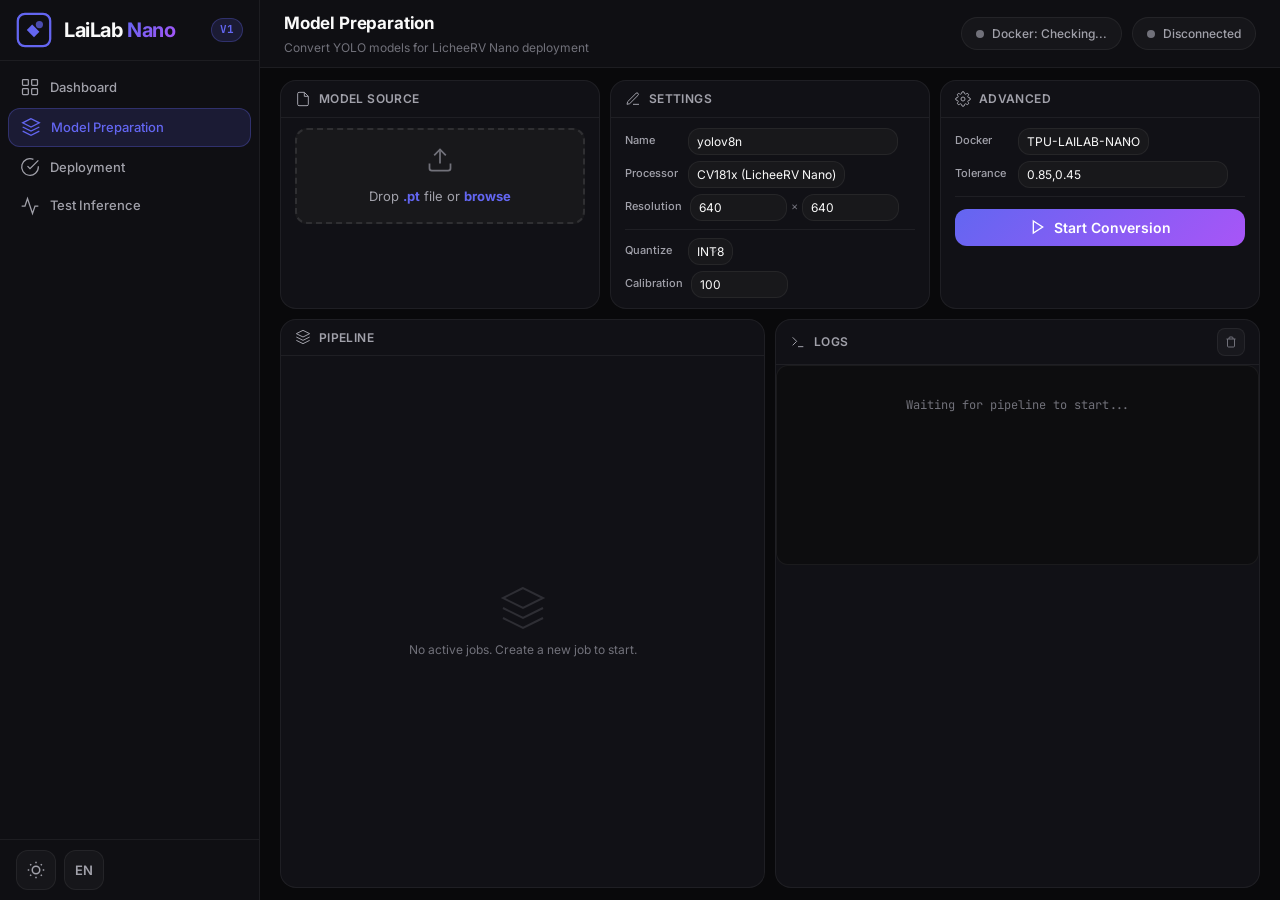
==== commit 73bc26d7: "Fix download, auto-cleanup models, simplify Deployment UI - Fix download: Replace Flask send_file wi" ====
--- a/static/app.html
+++ b/static/app.html
@@ -54,13 +54,9 @@
                     <svg viewBox="0 0 24 24" fill="none" stroke="currentColor" stroke-width="1.5"><path d="M22 11.08V12a10 10 0 1 1-5.93-9.14"/><polyline points="22 4 12 14.01 9 11.01"/></svg>
                     <span data-i18n="app_nav_deploy">Deployment</span>
                 </a>
-                <a href="#" class="sidebar-link" data-page="config">
-                    <svg viewBox="0 0 24 24" fill="none" stroke="currentColor" stroke-width="1.5"><circle cx="12" cy="12" r="3"/><path d="M19.4 15a1.65 1.65 0 0 0 .33 1.82l.06.06a2 2 0 0 1-2.83 2.83l-.06-.06a1.65 1.65 0 0 0-1.82-.33 1.65 1.65 0 0 0-1 1.51V21a2 2 0 0 1-4 0v-.09A1.65 1.65 0 0 0 9 19.4a1.65 1.65 0 0 0-1.82.33l-.06.06a2 2 0 0 1-2.83-2.83l.06-.06A1.65 1.65 0 0 0 4.68 15a1.65 1.65 0 0 0-1.51-1H3a2 2 0 0 1 0-4h.09A1.65 1.65 0 0 0 4.6 9a1.65 1.65 0 0 0-.33-1.82l-.06-.06a2 2 0 0 1 2.83-2.83l.06.06A1.65 1.65 0 0 0 9 4.68a1.65 1.65 0 0 0 1-1.51V3a2 2 0 0 1 4 0v.09a1.65 1.65 0 0 0 1 1.51 1.65 1.65 0 0 0 1.82-.33l.06-.06a2 2 0 0 1 2.83 2.83l-.06.06A1.65 1.65 0 0 0 19.4 9a1.65 1.65 0 0 0 1.51 1H21a2 2 0 0 1 0 4h-.09a1.65 1.65 0 0 0-1.51 1z"/></svg>
-                    <span data-i18n="app_nav_config">Configuration</span>
-                </a>
-                <a href="#" class="sidebar-link" data-page="monitor">
+                <a href="#" class="sidebar-link" data-page="inference">
                     <svg viewBox="0 0 24 24" fill="none" stroke="currentColor" stroke-width="1.5"><polyline points="22 12 18 12 15 21 9 3 6 12 2 12"/></svg>
-                    <span data-i18n="app_nav_monitor">Monitoring</span>
+                    <span data-i18n="app_nav_inference">Test Inference</span>
                 </a>
             </nav>
 
@@ -105,43 +101,38 @@
 
             <!-- Content Area -->
             <div class="app-content">
-                <div class="content-grid">
-                    <!-- Left Panel: Job Configuration -->
-                    <div class="panel config-panel">
-                        <div class="panel-header">
-                            <h2 data-i18n="form_title">New Conversion Job</h2>
-                        </div>
-                        <div class="panel-body">
-                            <form id="jobForm" class="job-form">
-                                <!-- Model Source -->
-                                <div class="form-group">
-                                    <label data-i18n="form_model_source">Model Source</label>
-                                    <div class="toggle-group">
-                                        <button type="button" class="toggle-btn active" data-source="preset" id="btnPreset">
-                                            <svg viewBox="0 0 24 24" fill="none" stroke="currentColor" stroke-width="1.5" width="16" height="16"><path d="M19 21H5a2 2 0 0 1-2-2V5a2 2 0 0 1 2-2h11l5 5v11a2 2 0 0 1-2 2z"/><polyline points="17 21 17 13 7 13 7 21"/></svg>
-                                            <span data-i18n="form_preset">Use Preset</span>
-                                        </button>
-                                        <button type="button" class="toggle-btn" data-source="custom" id="btnCustom">
-                                            <svg viewBox="0 0 24 24" fill="none" stroke="currentColor" stroke-width="1.5" width="16" height="16"><path d="M21 15v4a2 2 0 0 1-2 2H5a2 2 0 0 1-2-2v-4"/><polyline points="17 8 12 3 7 8"/><line x1="12" y1="3" x2="12" y2="15"/></svg>
-                                            <span data-i18n="form_custom">Custom Upload</span>
-                                        </button>
-                                    </div>
-                                </div>
-
-                                <!-- Preset Selector -->
-                                <div class="form-group" id="presetGroup">
-                                    <label for="presetSelect" data-i18n="form_select_preset">Select a preset model...</label>
-                                    <select id="presetSelect" class="form-select">
-                                        <option value="">-- Select --</option>
-                                    </select>
-                                </div>
-
-                                <!-- Custom Upload (hidden by default) -->
-                                <div class="form-group hidden" id="customGroup">
-                                    <label>Custom .pt Model</label>
-                                    <div class="file-drop" id="fileDrop">
-                                        <svg viewBox="0 0 24 24" fill="none" stroke="currentColor" stroke-width="1.5" width="40" height="40"><path d="M21 15v4a2 2 0 0 1-2 2H5a2 2 0 0 1-2-2v-4"/><polyline points="17 8 12 3 7 8"/><line x1="12" y1="3" x2="12" y2="15"/></svg>
-                                        <p>Drag & drop .pt file or <strong>browse</strong></p>
+                <!-- ====== PAGE: Model Preparation ====== -->
+                <div class="page-content active" id="page-model-prep">
+                    <div class="deploy-layout">
+                        <!-- Download banner (shown when conversion completes) -->
+                        <div class="download-banner hidden" id="downloadBanner">
+                            <div class="download-banner-content">
+                                <div class="download-banner-info">
+                                    <svg viewBox="0 0 24 24" fill="none" stroke="currentColor" stroke-width="2" width="20" height="20"><path d="M22 11.08V12a10 10 0 1 1-5.93-9.14"/><polyline points="22 4 12 14.01 9 11.01"/></svg>
+                                    <div>
+                                        <strong id="downloadModelName">model.cvimodel</strong>
+                                        <span class="download-banner-sub" data-i18n="download_ready">Ready to download</span>
+                                    </div>
+                                </div>
+                                <a href="#" class="btn-download-banner" id="downloadBannerBtn" download>
+                                    <svg viewBox="0 0 24 24" fill="none" stroke="currentColor" stroke-width="2" width="16" height="16"><path d="M21 15v4a2 2 0 0 1-2 2H5a2 2 0 0 1-2-2v-4"/><polyline points="7 10 12 15 17 10"/><line x1="12" y1="15" x2="12" y2="3"/></svg>
+                                    <span data-i18n="download_btn">Download .cvimodel</span>
+                                </a>
+                            </div>
+                        </div>
+
+                        <!-- Top Row: 3 cards -->
+                        <div class="deploy-top-row">
+                            <!-- Card 1: Model Source -->
+                            <div class="deploy-card">
+                                <div class="deploy-card-header">
+                                    <svg viewBox="0 0 24 24" fill="none" stroke="currentColor" stroke-width="1.5" width="16" height="16"><path d="M14 2H6a2 2 0 0 0-2 2v16a2 2 0 0 0 2 2h12a2 2 0 0 0 2-2V8z"/><polyline points="14 2 14 8 20 8"/></svg>
+                                    <span data-i18n="form_model_source">Model Source</span>
+                                </div>
+                                <div class="deploy-card-body">
+                                    <div class="file-drop file-drop-sm" id="fileDrop">
+                                        <svg viewBox="0 0 24 24" fill="none" stroke="currentColor" stroke-width="1.5" width="28" height="28"><path d="M21 15v4a2 2 0 0 1-2 2H5a2 2 0 0 1-2-2v-4"/><polyline points="17 8 12 3 7 8"/><line x1="12" y1="3" x2="12" y2="15"/></svg>
+                                        <p>Drop <strong>.pt</strong> file or <strong>browse</strong></p>
                                         <input type="file" id="fileInput" accept=".pt" hidden>
                                     </div>
                                     <div class="file-info hidden" id="fileInfo">
@@ -149,113 +140,284 @@
                                         <button type="button" class="btn-icon-sm" id="fileRemove">✕</button>
                                     </div>
                                 </div>
-
-                                <div class="form-divider"></div>
-
-                                <!-- Basic Settings -->
-                                <div class="form-group">
-                                    <label for="modelName" data-i18n="form_model_name">Model Name</label>
-                                    <input type="text" id="modelName" class="form-input" value="yolov8n" placeholder="e.g. yolov8n">
-                                </div>
-                                <div class="form-group">
-                                    <label for="processor" data-i18n="form_processor">Target Processor</label>
-                                    <select id="processor" class="form-select">
-                                        <option value="cv181x">CV181x (LicheeRV Nano)</option>
-                                        <option value="cv180x">CV180x</option>
-                                    </select>
-                                </div>
-
-                                <div class="form-row">
-                                    <div class="form-group">
-                                        <label for="inputWidth" data-i18n="form_input_width">Input Width</label>
-                                        <input type="number" id="inputWidth" class="form-input" value="640" min="32" max="1280" step="32">
-                                    </div>
-                                    <div class="form-group">
-                                        <label for="inputHeight" data-i18n="form_input_height">Input Height</label>
-                                        <input type="number" id="inputHeight" class="form-input" value="640" min="32" max="1280" step="32">
-                                    </div>
-                                </div>
-
-                                <div class="form-row">
-                                    <div class="form-group">
-                                        <label for="quantize" data-i18n="form_quantize">Quantization</label>
-                                        <select id="quantize" class="form-select">
-                                            <option value="int8">INT8</option>
-                                            <option value="bf16">BF16</option>
-                                        </select>
-                                    </div>
-                                    <div class="form-group">
-                                        <label for="calibrationCount" data-i18n="form_calibration_count">Calibration Images</label>
-                                        <input type="number" id="calibrationCount" class="form-input" value="100" min="10" max="1000" step="10">
-                                    </div>
-                                </div>
-
-                                <!-- Advanced Settings (Collapsible) -->
-                                <button type="button" class="advanced-toggle" id="advancedToggle">
-                                    <svg viewBox="0 0 24 24" fill="none" stroke="currentColor" stroke-width="2" width="16" height="16"><polyline points="6 9 12 15 18 9"/></svg>
-                                    <span data-i18n="form_advanced">Advanced Settings</span>
-                                </button>
-
-                                <div class="advanced-settings hidden" id="advancedSettings">
-                                    <div class="form-group">
-                                        <label for="dockerContainer" data-i18n="form_docker_container">Docker Container</label>
-                                        <select id="dockerContainer" class="form-select">
-                                            <option value="TPU-LAILAB-NANO-CONTAINER">TPU-LAILAB-NANO-CONTAINER (auto-create)</option>
-                                        </select>
-                                        <small class="form-hint" data-i18n="form_docker_hint">Container will be auto-created if not found. Image: sophgo/tpuc_dev.</small>
-                                    </div>
-                                    <div class="form-group">
+                            </div>
+
+                            <!-- Card 2: Settings -->
+                            <div class="deploy-card">
+                                <div class="deploy-card-header">
+                                    <svg viewBox="0 0 24 24" fill="none" stroke="currentColor" stroke-width="1.5" width="16" height="16"><path d="M12 20h9"/><path d="M16.5 3.5a2.121 2.121 0 0 1 3 3L7 19l-4 1 1-4L16.5 3.5z"/></svg>
+                                    <span data-i18n="form_settings">Settings</span>
+                                </div>
+                                <div class="deploy-card-body deploy-config-body">
+                                    <div class="config-row">
+                                        <label for="modelName" data-i18n="form_model_name">Name</label>
+                                        <div class="config-inputs">
+                                            <input type="text" id="modelName" class="form-input form-input-sm" value="yolov8n" placeholder="e.g. yolov8n">
+                                        </div>
+                                    </div>
+                                    <div class="config-row">
+                                        <label for="processor" data-i18n="form_processor">Processor</label>
+                                        <div class="config-inputs">
+                                            <select id="processor" class="form-select form-input-sm">
+                                                <option value="cv181x">CV181x (LicheeRV Nano)</option>
+                                                <option value="cv180x">CV180x</option>
+                                            </select>
+                                        </div>
+                                    </div>
+                                    <div class="config-row">
+                                        <label data-i18n="form_input_width">Resolution</label>
+                                        <div class="config-inputs">
+                                            <input type="number" id="inputWidth" class="form-input form-input-sm" value="640" min="32" max="1280" step="32">
+                                            <span class="config-x">×</span>
+                                            <input type="number" id="inputHeight" class="form-input form-input-sm" value="640" min="32" max="1280" step="32">
+                                        </div>
+                                    </div>
+                                    <div class="config-divider"></div>
+                                    <div class="config-row">
+                                        <label for="quantize" data-i18n="form_quantize">Quantize</label>
+                                        <div class="config-inputs">
+                                            <select id="quantize" class="form-select form-input-sm">
+                                                <option value="int8">INT8</option>
+                                                <option value="bf16">BF16</option>
+                                            </select>
+                                        </div>
+                                    </div>
+                                    <div class="config-row">
+                                        <label for="calibrationCount" data-i18n="form_calibration_count">Calibration</label>
+                                        <div class="config-inputs">
+                                            <input type="number" id="calibrationCount" class="form-input form-input-sm" value="100" min="10" max="1000" step="10">
+                                        </div>
+                                    </div>
+                                </div>
+                            </div>
+
+                            <!-- Card 3: Advanced + Start -->
+                            <div class="deploy-card">
+                                <div class="deploy-card-header">
+                                    <svg viewBox="0 0 24 24" fill="none" stroke="currentColor" stroke-width="1.5" width="16" height="16"><circle cx="12" cy="12" r="3"/><path d="M19.4 15a1.65 1.65 0 0 0 .33 1.82l.06.06a2 2 0 0 1-2.83 2.83l-.06-.06a1.65 1.65 0 0 0-1.82-.33 1.65 1.65 0 0 0-1 1.51V21a2 2 0 0 1-4 0v-.09A1.65 1.65 0 0 0 9 19.4a1.65 1.65 0 0 0-1.82.33l-.06.06a2 2 0 0 1-2.83-2.83l.06-.06A1.65 1.65 0 0 0 4.68 15a1.65 1.65 0 0 0-1.51-1H3a2 2 0 0 1 0-4h.09A1.65 1.65 0 0 0 4.6 9a1.65 1.65 0 0 0-.33-1.82l-.06-.06a2 2 0 0 1 2.83-2.83l.06.06A1.65 1.65 0 0 0 9 4.68a1.65 1.65 0 0 0 1-1.51V3a2 2 0 0 1 4 0v.09a1.65 1.65 0 0 0 1 1.51 1.65 1.65 0 0 0 1.82-.33l.06-.06a2 2 0 0 1 2.83 2.83l-.06.06A1.65 1.65 0 0 0 19.4 9a1.65 1.65 0 0 0 1.51 1H21a2 2 0 0 1 0 4h-.09a1.65 1.65 0 0 0-1.51 1z"/></svg>
+                                    <span data-i18n="form_advanced">Advanced</span>
+                                </div>
+                                <div class="deploy-card-body deploy-config-body">
+                                    <div class="config-row">
+                                        <label for="dockerContainer" data-i18n="form_docker_container">Docker</label>
+                                        <div class="config-inputs">
+                                            <select id="dockerContainer" class="form-select form-input-sm">
+                                                <option value="TPU-LAILAB-NANO-CONTAINER">TPU-LAILAB-NANO</option>
+                                            </select>
+                                        </div>
+                                    </div>
+                                    <div class="config-row">
                                         <label for="tolerance" data-i18n="form_tolerance">Tolerance</label>
-                                        <input type="text" id="tolerance" class="form-input" value="0.85,0.45" placeholder="0.85,0.45">
-                                    </div>
-                                </div>
-
-                                <button type="submit" class="btn-primary btn-submit" id="startBtn">
-                                    <svg viewBox="0 0 24 24" fill="none" stroke="currentColor" stroke-width="2" width="18" height="18"><polygon points="5 3 19 12 5 21 5 3"/></svg>
-                                    <span data-i18n="form_start">Start Conversion</span>
-                                </button>
-                            </form>
-                        </div>
-                    </div>
-
-                    <!-- Right Panel: Pipeline Status & Logs -->
-                    <div class="panel pipeline-panel">
-                        <div class="panel-header">
-                            <h2 data-i18n="pipeline_title">Conversion Pipeline</h2>
-                            <div class="panel-actions" id="pipelineActions" style="display:none;">
-                                <button class="btn-icon-sm btn-cancel" id="cancelBtn" title="Cancel">
-                                    <svg viewBox="0 0 24 24" fill="none" stroke="currentColor" stroke-width="2" width="16" height="16"><line x1="18" y1="6" x2="6" y2="18"/><line x1="6" y1="6" x2="18" y2="18"/></svg>
-                                </button>
-                            </div>
-                        </div>
-                        <div class="panel-body">
+                                        <div class="config-inputs">
+                                            <input type="text" id="tolerance" class="form-input form-input-sm" value="0.85,0.45" placeholder="0.85,0.45">
+                                        </div>
+                                    </div>
+                                    <div class="config-divider"></div>
+                                    <!-- Start Button -->
+                                    <form id="jobForm" style="margin:0">
+                                        <button type="submit" class="btn-primary btn-submit" id="startBtn" style="width:100%">
+                                            <svg viewBox="0 0 24 24" fill="none" stroke="currentColor" stroke-width="2" width="16" height="16"><polygon points="5 3 19 12 5 21 5 3"/></svg>
+                                            <span data-i18n="form_start">Start Conversion</span>
+                                        </button>
+                                    </form>
+                                </div>
+                            </div>
+                        </div>
+
+                        <!-- Bottom Row: Pipeline + Logs -->
+                        <div class="deploy-bottom-row prep-bottom-row">
                             <!-- Pipeline Steps -->
-                            <div class="pipeline-steps" id="pipelineSteps">
-                                <div class="pipeline-empty" id="pipelineEmpty">
+                            <div class="deploy-card deploy-log-card">
+                                <div class="deploy-card-header">
+                                    <svg viewBox="0 0 24 24" fill="none" stroke="currentColor" stroke-width="1.5" width="16" height="16"><path d="M12 2L2 7l10 5 10-5-10-5z"/><path d="M2 17l10 5 10-5"/><path d="M2 12l10 5 10-5"/></svg>
+                                    <span data-i18n="pipeline_title">Pipeline</span>
+                                    <div class="panel-actions" id="pipelineActions" style="display:none;margin-left:auto">
+                                        <button class="btn-icon-sm btn-cancel" id="cancelBtn" title="Cancel">
+                                            <svg viewBox="0 0 24 24" fill="none" stroke="currentColor" stroke-width="2" width="14" height="14"><line x1="18" y1="6" x2="6" y2="18"/><line x1="6" y1="6" x2="18" y2="18"/></svg>
+                                        </button>
+                                    </div>
+                                </div>
+                                <div class="pipeline-steps-container" id="pipelineSteps">
+                                    <div class="pipeline-empty" id="pipelineEmpty">
+                                        <svg viewBox="0 0 24 24" fill="none" stroke="currentColor" stroke-width="1" width="40" height="40" opacity="0.3">
+                                            <path d="M12 2L2 7l10 5 10-5-10-5z"/><path d="M2 17l10 5 10-5"/><path d="M2 12l10 5 10-5"/>
+                                        </svg>
+                                        <p data-i18n="pipeline_empty">No active jobs. Create a new job to start.</p>
+                                    </div>
+                                </div>
+                            </div>
+
+                            <!-- Logs -->
+                            <div class="deploy-card deploy-log-card">
+                                <div class="deploy-card-header">
+                                    <svg viewBox="0 0 24 24" fill="none" stroke="currentColor" stroke-width="1.5" width="16" height="16"><polyline points="4 17 10 11 4 5"/><line x1="12" y1="19" x2="20" y2="19"/></svg>
+                                    <span data-i18n="pipeline_log_title">Logs</span>
+                                    <button class="btn-icon-sm" id="clearLogs" title="Clear logs" style="margin-left:auto">
+                                        <svg viewBox="0 0 24 24" fill="none" stroke="currentColor" stroke-width="2" width="12" height="12"><polyline points="3 6 5 6 21 6"/><path d="M19 6v14a2 2 0 0 1-2 2H7a2 2 0 0 1-2-2V6m3 0V4a2 2 0 0 1 2-2h4a2 2 0 0 1 2 2v2"/></svg>
+                                    </button>
+                                </div>
+                                <div class="log-console log-console-sm" id="logConsole">
+                                    <div class="log-empty" data-i18n="pipeline_log_empty">Waiting for pipeline to start...</div>
+                                </div>
+                            </div>
+                        </div>
+                    </div>
+                </div>
+
+                <!-- ====== PAGE: Deployment ====== -->
+                <div class="page-content" id="page-deploy">
+                    <div class="deploy-layout">
+                        <!-- Top Row: 3 cards -->
+                        <div class="deploy-top-row">
+                            <!-- Card 1: Model -->
+                            <div class="deploy-card">
+                                <div class="deploy-card-header">
+                                    <svg viewBox="0 0 24 24" fill="none" stroke="currentColor" stroke-width="1.5" width="16" height="16"><path d="M14 2H6a2 2 0 0 0-2 2v16a2 2 0 0 0 2 2h12a2 2 0 0 0 2-2V8z"/><polyline points="14 2 14 8 20 8"/></svg>
+                                    <span data-i18n="deploy_model_select">Model</span>
+                                </div>
+                                <div class="deploy-card-body">
+                                    <!-- Auto-detected model from pipeline (shown if model exists) -->
+                                    <div class="deploy-model-auto hidden" id="deployModelAuto">
+                                        <div class="deploy-model-detected">
+                                            <svg viewBox="0 0 24 24" fill="none" stroke="currentColor" stroke-width="2" width="16" height="16"><path d="M22 11.08V12a10 10 0 1 1-5.93-9.14"/><polyline points="22 4 12 14.01 9 11.01"/></svg>
+                                            <div class="deploy-model-info">
+                                                <strong id="deployModelName">model.cvimodel</strong>
+                                                <span id="deployModelSize" class="deploy-model-meta"></span>
+                                            </div>
+                                        </div>
+                                    </div>
+                                    <!-- Upload fallback (shown if no model) -->
+                                    <div id="deployUploadGroup">
+                                        <div class="file-drop file-drop-sm" id="deployFileDrop">
+                                            <svg viewBox="0 0 24 24" fill="none" stroke="currentColor" stroke-width="1.5" width="24" height="24"><path d="M21 15v4a2 2 0 0 1-2 2H5a2 2 0 0 1-2-2v-4"/><polyline points="17 8 12 3 7 8"/><line x1="12" y1="3" x2="12" y2="15"/></svg>
+                                            <p>Drop <strong>.cvimodel</strong> or convert first</p>
+                                            <input type="file" id="deployFileInput" accept=".cvimodel" hidden>
+                                        </div>
+                                        <div class="file-info hidden" id="deployFileInfo">
+                                            <span id="deployFileName"></span>
+                                            <button type="button" class="btn-icon-sm" id="deployFileRemove">✕</button>
+                                        </div>
+                                    </div>
+                                </div>
+                            </div>
+
+                            <!-- Card 2: Device Connection -->
+                            <div class="deploy-card">
+                                <div class="deploy-card-header">
+                                    <svg viewBox="0 0 24 24" fill="none" stroke="currentColor" stroke-width="1.5" width="16" height="16"><rect x="2" y="3" width="20" height="14" rx="2" ry="2"/><line x1="8" y1="21" x2="16" y2="21"/><line x1="12" y1="17" x2="12" y2="21"/></svg>
+                                    <span data-i18n="deploy_device_section">Device</span>
+                                </div>
+                                <div class="deploy-card-body">
+                                    <div class="input-with-action">
+                                        <input type="text" id="deployDeviceIp" class="form-input" value="192.168.42.1" placeholder="192.168.42.1">
+                                        <button type="button" class="btn-ping" id="btnPingDevice" title="Test connection">
+                                            <svg viewBox="0 0 24 24" fill="none" stroke="currentColor" stroke-width="2" width="14" height="14"><path d="M22 11.08V12a10 10 0 1 1-5.93-9.14"/><polyline points="22 4 12 14.01 9 11.01"/></svg>
+                                            <span>Ping</span>
+                                        </button>
+                                    </div>
+                                    <div class="device-status" id="deviceStatus">
+                                        <div class="status-indicator offline">
+                                            <span class="status-dot"></span>
+                                            <span data-i18n="deploy_device_offline">Not connected</span>
+                                        </div>
+                                    </div>
+                                    <!-- Deploy Button -->
+                                    <button type="button" class="btn-primary btn-submit btn-deploy" id="btnDeploy" disabled>
+                                        <svg viewBox="0 0 24 24" fill="none" stroke="currentColor" stroke-width="2" width="16" height="16"><path d="M21 15v4a2 2 0 0 1-2 2H5a2 2 0 0 1-2-2v-4"/><polyline points="7 10 12 15 17 10"/><line x1="12" y1="15" x2="12" y2="3"/></svg>
+                                        <span data-i18n="deploy_start">Deploy to Device</span>
+                                    </button>
+                                </div>
+                            </div>
+
+                            <!-- Card 3: Configuration -->
+                            <div class="deploy-card">
+                                <div class="deploy-card-header">
+                                    <svg viewBox="0 0 24 24" fill="none" stroke="currentColor" stroke-width="1.5" width="16" height="16"><circle cx="12" cy="12" r="3"/><path d="M19.4 15a1.65 1.65 0 0 0 .33 1.82l.06.06a2 2 0 0 1-2.83 2.83l-.06-.06a1.65 1.65 0 0 0-1.82-.33 1.65 1.65 0 0 0-1 1.51V21a2 2 0 0 1-4 0v-.09A1.65 1.65 0 0 0 9 19.4a1.65 1.65 0 0 0-1.82.33l-.06.06a2 2 0 0 1-2.83-2.83l.06-.06A1.65 1.65 0 0 0 4.68 15a1.65 1.65 0 0 0-1.51-1H3a2 2 0 0 1 0-4h.09A1.65 1.65 0 0 0 4.6 9a1.65 1.65 0 0 0-.33-1.82l-.06-.06a2 2 0 0 1 2.83-2.83l.06.06A1.65 1.65 0 0 0 9 4.68a1.65 1.65 0 0 0 1-1.51V3a2 2 0 0 1 4 0v.09a1.65 1.65 0 0 0 1 1.51 1.65 1.65 0 0 0 1.82-.33l.06-.06a2 2 0 0 1 2.83 2.83l-.06.06A1.65 1.65 0 0 0 19.4 9a1.65 1.65 0 0 0 1.51 1H21a2 2 0 0 1 0 4h-.09a1.65 1.65 0 0 0-1.51 1z"/></svg>
+                                    <span data-i18n="deploy_configuration">Configuration</span>
+                                </div>
+                                <div class="deploy-card-body deploy-config-body">
+                                    <div class="config-row">
+                                        <label data-i18n="deploy_stream_res_label">Stream</label>
+                                        <div class="config-inputs">
+                                            <input type="number" id="streamWidth" class="form-input form-input-sm" value="1280" min="320" max="1920">
+                                            <span class="config-x">×</span>
+                                            <input type="number" id="streamHeight" class="form-input form-input-sm" value="720" min="240" max="1080">
+                                        </div>
+                                    </div>
+                                    <div class="config-row">
+                                        <label data-i18n="deploy_yolo_res_label">YOLO Input</label>
+                                        <div class="config-inputs">
+                                            <input type="number" id="yoloInputW" class="form-input form-input-sm" value="320" min="32" max="1280" step="32">
+                                            <span class="config-x">×</span>
+                                            <input type="number" id="yoloInputH" class="form-input form-input-sm" value="320" min="32" max="1280" step="32">
+                                        </div>
+                                    </div>
+                                    <div class="config-divider"></div>
+                                    <div class="config-row">
+                                        <label data-i18n="deploy_change_ip">Change IP</label>
+                                        <div class="config-inputs">
+                                            <input type="text" id="newDeviceIp" class="form-input form-input-sm" placeholder="192.168.1.100">
+                                        </div>
+                                    </div>
+                                    <div class="config-row">
+                                        <label data-i18n="deploy_subnet">Subnet</label>
+                                        <div class="config-inputs">
+                                            <input type="text" id="newSubnetMask" class="form-input form-input-sm" value="255.255.255.0">
+                                        </div>
+                                    </div>
+                                    <button type="button" class="btn-secondary btn-sm" id="btnApplyIp">
+                                        <span data-i18n="deploy_apply_ip">Apply IP</span>
+                                    </button>
+                                </div>
+                            </div>
+                        </div>
+
+                        <!-- Bottom Row: Status + Logs -->
+                        <div class="deploy-bottom-row">
+                            <div class="deploy-card deploy-status-card">
+                                <div class="deploy-card-header">
+                                    <svg viewBox="0 0 24 24" fill="none" stroke="currentColor" stroke-width="1.5" width="16" height="16"><path d="M22 11.08V12a10 10 0 1 1-5.93-9.14"/><polyline points="22 4 12 14.01 9 11.01"/></svg>
+                                    <span data-i18n="deploy_status_title">Deployment Status</span>
+                                </div>
+                                <div class="deploy-card-body deploy-status-body" id="deployEmpty">
+                                    <span class="deploy-status-text" data-i18n="deploy_empty">Ready to deploy</span>
+                                </div>
+                            </div>
+                            <div class="deploy-card deploy-log-card">
+                                <div class="deploy-card-header">
+                                    <svg viewBox="0 0 24 24" fill="none" stroke="currentColor" stroke-width="1.5" width="16" height="16"><polyline points="4 17 10 11 4 5"/><line x1="12" y1="19" x2="20" y2="19"/></svg>
+                                    <span data-i18n="deploy_log_title">Logs</span>
+                                    <button class="btn-icon-sm" id="clearDeployLogs" title="Clear logs" style="margin-left:auto">
+                                        <svg viewBox="0 0 24 24" fill="none" stroke="currentColor" stroke-width="2" width="12" height="12"><polyline points="3 6 5 6 21 6"/><path d="M19 6v14a2 2 0 0 1-2 2H7a2 2 0 0 1-2-2V6m3 0V4a2 2 0 0 1 2-2h4a2 2 0 0 1 2 2v2"/></svg>
+                                    </button>
+                                </div>
+                                <div class="log-console log-console-sm" id="deployLogConsole">
+                                    <div class="log-empty" data-i18n="deploy_log_empty">Waiting for deployment...</div>
+                                </div>
+                            </div>
+                        </div>
+                    </div>
+                </div>
+
+                <!-- ====== PAGE: Test Inference ====== -->
+                <div class="page-content" id="page-inference">
+                    <div class="content-grid">
+                        <div class="panel" style="grid-column: 1 / -1;">
+                            <div class="panel-header">
+                                <h2 data-i18n="inference_title">Test Inference</h2>
+                            </div>
+                            <div class="panel-body">
+                                <div class="pipeline-empty">
                                     <svg viewBox="0 0 24 24" fill="none" stroke="currentColor" stroke-width="1" width="64" height="64" opacity="0.3">
-                                        <path d="M12 2L2 7l10 5 10-5-10-5z"/>
-                                        <path d="M2 17l10 5 10-5"/>
-                                        <path d="M2 12l10 5 10-5"/>
+                                        <polyline points="22 12 18 12 15 21 9 3 6 12 2 12"/>
                                     </svg>
-                                    <p data-i18n="pipeline_empty">No active conversion jobs. Create a new job to get started.</p>
-                                </div>
-                            </div>
-
-                            <!-- Log Console -->
-                            <div class="log-section">
-                                <div class="log-header">
-                                    <h3 data-i18n="pipeline_log_title">Pipeline Logs</h3>
-                                    <button class="btn-icon-sm" id="clearLogs" title="Clear logs">
-                                        <svg viewBox="0 0 24 24" fill="none" stroke="currentColor" stroke-width="2" width="14" height="14"><polyline points="3 6 5 6 21 6"/><path d="M19 6v14a2 2 0 0 1-2 2H7a2 2 0 0 1-2-2V6m3 0V4a2 2 0 0 1 2-2h4a2 2 0 0 1 2 2v2"/></svg>
-                                    </button>
-                                </div>
-                                <div class="log-console" id="logConsole">
-                                    <div class="log-empty" data-i18n="pipeline_log_empty">Waiting for pipeline to start...</div>
+                                    <p data-i18n="inference_coming_soon">Test Inference — Coming Soon</p>
                                 </div>
                             </div>
                         </div>
                     </div>
                 </div>
+
             </div>
         </main>
     </div>
--- a/static/app.css
+++ b/static/app.css
@@ -173,12 +173,352 @@
     overflow: hidden;
 }
 
+/* Page switching */
+.page-content {
+    display: none;
+    height: 100%;
+}
+.page-content.active {
+    display: block;
+}
+
 .content-grid {
     display: grid;
     grid-template-columns: 380px 1fr;
     gap: 16px;
     max-width: 1600px;
     height: 100%;
+}
+
+/* ---- Deployment Page Layout ---- */
+.deploy-layout {
+    display: flex;
+    flex-direction: column;
+    gap: 10px;
+    height: 100%;
+    overflow: hidden;
+}
+
+/* Download Banner */
+.download-banner {
+    flex-shrink: 0;
+    background: linear-gradient(135deg, rgba(34, 197, 94, 0.12) 0%, rgba(22, 163, 74, 0.08) 100%);
+    border: 1px solid rgba(34, 197, 94, 0.3);
+    border-radius: var(--radius-md);
+    padding: 10px 16px;
+    animation: bannerSlideIn 0.4s ease-out;
+}
+@keyframes bannerSlideIn {
+    from { opacity: 0; transform: translateY(-8px); }
+    to { opacity: 1; transform: translateY(0); }
+}
+.download-banner-content {
+    display: flex;
+    align-items: center;
+    justify-content: space-between;
+    gap: 12px;
+}
+.download-banner-info {
+    display: flex;
+    align-items: center;
+    gap: 10px;
+    color: var(--success);
+}
+.download-banner-info strong {
+    display: block;
+    font-size: 13px;
+    color: var(--text-primary);
+}
+.download-banner-sub {
+    font-size: 11px;
+    color: var(--success);
+}
+.btn-download-banner {
+    display: inline-flex;
+    align-items: center;
+    gap: 6px;
+    padding: 8px 18px;
+    font-size: 13px;
+    font-weight: 600;
+    color: #fff;
+    background: linear-gradient(135deg, #22c55e, #16a34a);
+    border: none;
+    border-radius: var(--radius-md);
+    text-decoration: none;
+    cursor: pointer;
+    transition: all var(--transition-fast);
+    font-family: var(--font-primary);
+    white-space: nowrap;
+    box-shadow: 0 2px 8px rgba(34, 197, 94, 0.3);
+}
+.btn-download-banner:hover {
+    transform: translateY(-1px);
+    box-shadow: 0 4px 16px rgba(34, 197, 94, 0.45);
+}
+/* Deploy model auto-detect */
+.deploy-model-detected {
+    display: flex;
+    align-items: center;
+    gap: 10px;
+    padding: 12px 14px;
+    background: rgba(34, 197, 94, 0.08);
+    border: 1px solid rgba(34, 197, 94, 0.25);
+    border-radius: var(--radius-md);
+    color: var(--success);
+}
+.deploy-model-info {
+    display: flex;
+    flex-direction: column;
+    gap: 2px;
+}
+.deploy-model-info strong {
+    font-size: 13px;
+    color: var(--text-primary);
+}
+.deploy-model-meta {
+    font-size: 11px;
+    color: var(--text-tertiary);
+}
+
+.deploy-top-row {
+    display: grid;
+    grid-template-columns: 1fr 1fr 1fr;
+    gap: 10px;
+    flex-shrink: 0;
+}
+.deploy-bottom-row {
+    display: grid;
+    grid-template-columns: 200px 1fr;
+    gap: 10px;
+    flex: 1;
+    min-height: 0;
+}
+
+/* Deploy Cards */
+.deploy-card {
+    background: var(--bg-card);
+    border: 1px solid var(--border-primary);
+    border-radius: var(--radius-lg);
+    overflow: hidden;
+    min-width: 0;
+}
+.deploy-card-header {
+    display: flex;
+    align-items: center;
+    gap: 8px;
+    padding: 8px 14px;
+    border-bottom: 1px solid var(--border-primary);
+    font-size: 12px;
+    font-weight: 600;
+    color: var(--text-secondary);
+    text-transform: uppercase;
+    letter-spacing: 0.03em;
+}
+.deploy-card-body {
+    padding: 10px 14px;
+    display: flex;
+    flex-direction: column;
+    gap: 8px;
+}
+
+/* Toggle group compact */
+.toggle-group-sm {
+    display: flex;
+    gap: 0;
+    background: var(--bg-glass);
+    border: 1px solid var(--border-primary);
+    border-radius: var(--radius-md);
+    padding: 2px;
+}
+.toggle-group-sm .toggle-btn {
+    flex: 1;
+    padding: 5px 8px;
+    font-size: 11px;
+    border: none;
+    border-radius: var(--radius-sm);
+    background: transparent;
+    color: var(--text-secondary);
+    cursor: pointer;
+    font-family: var(--font-primary);
+    font-weight: 500;
+    transition: all var(--transition-fast);
+}
+.toggle-group-sm .toggle-btn.active {
+    background: var(--accent-primary) !important;
+    color: #fff !important;
+    font-weight: 600;
+    box-shadow: 0 1px 4px rgba(99, 102, 241, 0.3);
+}
+
+/* File drop compact */
+.file-drop-sm {
+    padding: 12px;
+    text-align: center;
+    border: 1.5px dashed var(--border-secondary);
+    border-radius: var(--radius-md);
+    cursor: pointer;
+    transition: all var(--transition-fast);
+}
+.file-drop-sm p { font-size: 11px; margin: 4px 0 0; color: var(--text-secondary); }
+.file-drop-sm:hover { border-color: var(--accent-primary); background: rgba(99, 102, 241, 0.04); }
+
+/* IP + Ping */
+.input-with-action {
+    display: flex;
+    gap: 6px;
+    align-items: center;
+}
+.input-with-action .form-input {
+    flex: 1;
+    min-width: 0;
+}
+
+.btn-ping {
+    display: inline-flex;
+    align-items: center;
+    gap: 5px;
+    padding: 7px 12px;
+    font-size: 11px;
+    font-weight: 600;
+    color: var(--text-secondary);
+    background: var(--bg-glass);
+    border: 1px solid var(--border-primary);
+    border-radius: var(--radius-md);
+    cursor: pointer;
+    transition: all var(--transition-fast);
+    white-space: nowrap;
+    font-family: var(--font-primary);
+}
+.btn-ping:hover { color: var(--accent-primary); border-color: var(--accent-primary); background: rgba(99, 102, 241, 0.08); }
+.btn-ping.success { color: var(--success); border-color: var(--success); background: rgba(34, 197, 94, 0.08); }
+.btn-ping.fail { color: var(--error); border-color: var(--error); background: rgba(239, 68, 68, 0.08); }
+
+.device-status { margin: 0; }
+.status-indicator {
+    display: flex;
+    align-items: center;
+    gap: 6px;
+    padding: 6px 10px;
+    border-radius: var(--radius-md);
+    font-size: 11px;
+    font-weight: 500;
+}
+.status-indicator .status-dot { width: 7px; height: 7px; border-radius: 50%; flex-shrink: 0; }
+.status-indicator.offline { background: rgba(239, 68, 68, 0.06); color: var(--text-tertiary); border: 1px solid rgba(239, 68, 68, 0.15); }
+.status-indicator.offline .status-dot { background: var(--text-tertiary); }
+.status-indicator.online { background: rgba(34, 197, 94, 0.06); color: var(--success); border: 1px solid rgba(34, 197, 94, 0.2); }
+.status-indicator.online .status-dot { background: var(--success); box-shadow: 0 0 8px rgba(34, 197, 94, 0.4); animation: dotPulse 2s ease-in-out infinite; }
+
+/* Configuration card */
+.deploy-config-body { gap: 6px !important; }
+.config-row {
+    display: flex;
+    align-items: center;
+    gap: 8px;
+}
+.config-row label {
+    font-size: 11px;
+    font-weight: 500;
+    color: var(--text-secondary);
+    white-space: nowrap;
+    min-width: 55px;
+    max-width: 90px;
+    flex-shrink: 0;
+    overflow: hidden;
+    text-overflow: ellipsis;
+}
+.config-inputs {
+    display: flex;
+    align-items: center;
+    gap: 4px;
+    flex: 1;
+    min-width: 0;
+}
+.config-x {
+    font-size: 11px;
+    color: var(--text-tertiary);
+    flex-shrink: 0;
+}
+.config-divider {
+    border-top: 1px solid var(--border-primary);
+    margin: 2px 0;
+}
+.form-input-sm {
+    padding: 5px 8px !important;
+    font-size: 12px !important;
+    min-width: 0;
+}
+
+/* Secondary button compact */
+.btn-secondary {
+    display: inline-flex;
+    align-items: center;
+    justify-content: center;
+    gap: 6px;
+    width: 100%;
+    padding: 6px 12px;
+    font-size: 11px;
+    font-weight: 600;
+    color: var(--accent-primary);
+    background: rgba(99, 102, 241, 0.08);
+    border: 1px solid rgba(99, 102, 241, 0.25);
+    border-radius: var(--radius-md);
+    cursor: pointer;
+    transition: all var(--transition-fast);
+    font-family: var(--font-primary);
+}
+.btn-secondary:hover { background: rgba(99, 102, 241, 0.15); border-color: var(--accent-primary); }
+.btn-sm { padding: 5px 10px; font-size: 11px; }
+
+/* Deploy button in card */
+.deploy-card .btn-deploy { margin-top: 2px; padding: 8px 12px; font-size: 12px; }
+.btn-deploy:disabled { opacity: 0.5; cursor: not-allowed; }
+
+/* Bottom row cards */
+.deploy-status-body {
+    display: flex;
+    align-items: center;
+    justify-content: center;
+    flex: 1;
+}
+.deploy-status-text {
+    font-size: 12px;
+    color: var(--text-tertiary);
+    text-align: center;
+}
+.deploy-log-card {
+    display: flex;
+    flex-direction: column;
+}
+.deploy-log-card .deploy-card-header {
+    flex-shrink: 0;
+}
+.log-console-sm {
+    flex: 1;
+    min-height: 80px;
+    max-height: none;
+    font-size: 11px;
+}
+
+/* Model Prep bottom row: 50/50 split */
+.prep-bottom-row {
+    grid-template-columns: 1fr 1fr !important;
+}
+.pipeline-steps-container {
+    flex: 1;
+    overflow-y: auto;
+    padding: 10px 14px;
+}
+.pipeline-steps-container .pipeline-empty {
+    display: flex;
+    flex-direction: column;
+    align-items: center;
+    justify-content: center;
+    gap: 8px;
+    height: 100%;
+    color: var(--text-tertiary);
+    font-size: 12px;
+    text-align: center;
 }
 
 /* ---- Panels ---- */
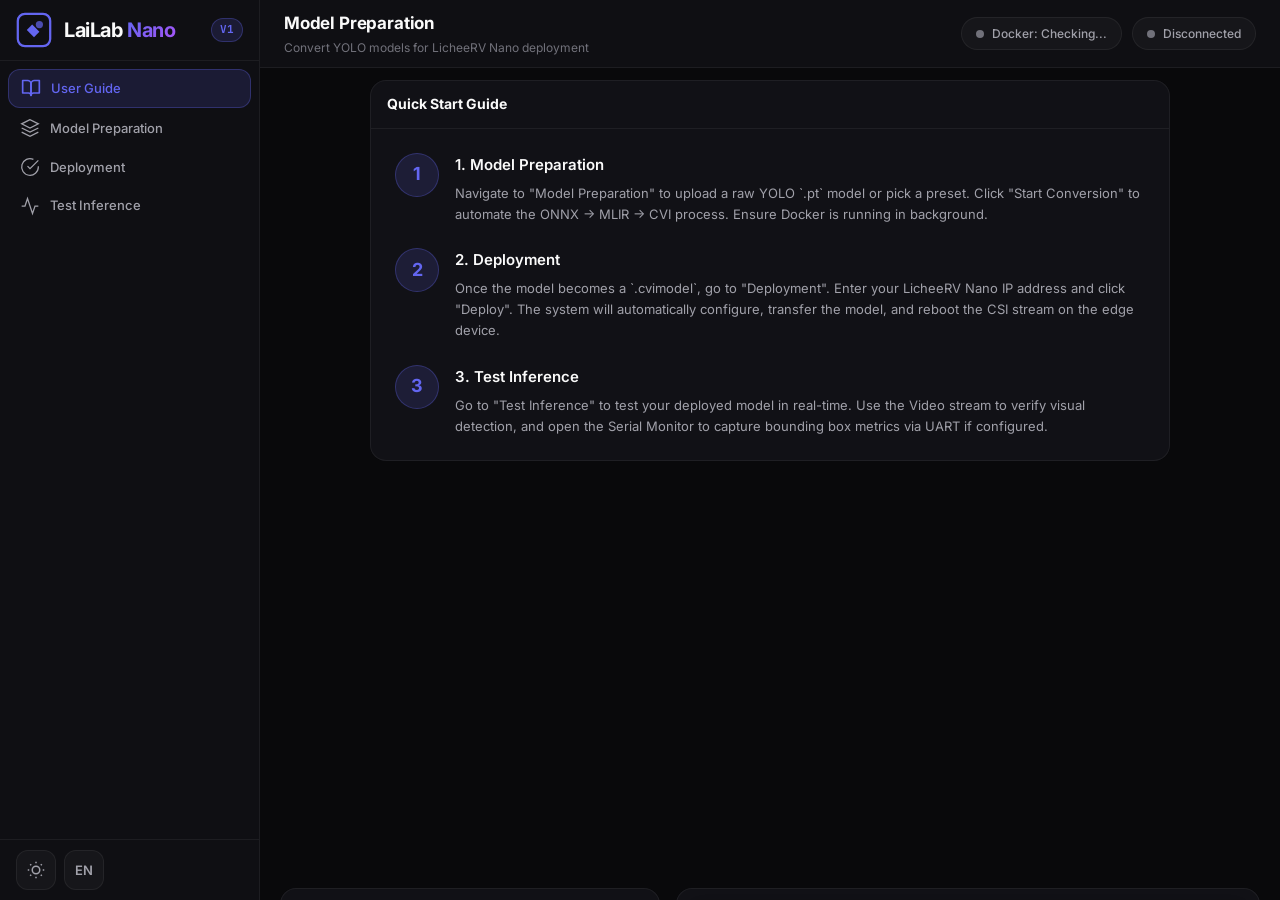
==== commit 09418733: "Update code handling and add python_client & deploy scripts" ====
--- a/static/app.html
+++ b/static/app.html
@@ -42,11 +42,11 @@
             </div>
 
             <nav class="sidebar-nav">
-                <a href="#" class="sidebar-link" data-page="dashboard">
-                    <svg viewBox="0 0 24 24" fill="none" stroke="currentColor" stroke-width="1.5"><rect x="3" y="3" width="7" height="7" rx="1"/><rect x="14" y="3" width="7" height="7" rx="1"/><rect x="3" y="14" width="7" height="7" rx="1"/><rect x="14" y="14" width="7" height="7" rx="1"/></svg>
-                    <span data-i18n="app_nav_dashboard">Dashboard</span>
+                <a href="#" class="sidebar-link active" data-page="guide">
+                    <svg viewBox="0 0 24 24" fill="none" stroke="currentColor" stroke-width="2" stroke-linecap="round" stroke-linejoin="round"><path d="M2 3h6a4 4 0 0 1 4 4v14a3 3 0 0 0-3-3H2z"></path><path d="M22 3h-6a4 4 0 0 0-4 4v14a3 3 0 0 1 3-3h7z"></path></svg>
+                    <span data-i18n="app_nav_guide">User Guide</span>
                 </a>
-                <a href="#" class="sidebar-link active" data-page="model-prep">
+                <a href="#" class="sidebar-link" data-page="model-prep">
                     <svg viewBox="0 0 24 24" fill="none" stroke="currentColor" stroke-width="1.5"><path d="M12 2L2 7l10 5 10-5-10-5z"/><path d="M2 17l10 5 10-5"/><path d="M2 12l10 5 10-5"/></svg>
                     <span data-i18n="app_nav_model_prep">Model Preparation</span>
                 </a>
@@ -101,8 +101,42 @@
 
             <!-- Content Area -->
             <div class="app-content">
+                <!-- ====== PAGE: User Guide ====== -->
+                <div class="page-content active" id="page-guide">
+                    <div class="deploy-layout">
+                        <div class="panel" style="max-width:800px; margin:0 auto; width:100%;">
+                            <div class="panel-header">
+                                <h2 data-i18n="guide_title">Quick Start Guide</h2>
+                            </div>
+                            <div class="panel-body" style="display:flex; flex-direction:column; gap:24px; padding: 24px;">
+                                <div style="display:flex; gap:16px;">
+                                    <div style="flex-shrink:0; width:44px; height:44px; border-radius:50%; background:var(--accent-glow); border:1px solid var(--border-accent); display:flex; align-items:center; justify-content:center; color:var(--accent-primary); font-weight:700; font-size:18px;">1</div>
+                                    <div>
+                                        <h3 style="margin:0 0 6px 0; font-size:15px; font-weight:600; color:var(--text-primary);" data-i18n="guide_step_1">1. Model Preparation</h3>
+                                        <p style="margin:0; font-size:13px; color:var(--text-secondary); line-height:1.6;" data-i18n="guide_step_1_desc">Navigate to "Model Preparation" to upload a raw YOLO `.pt` model or pick a preset. Click "Start Conversion" to automate the ONNX → MLIR → CVI process. Ensure Docker is running in background.</p>
+                                    </div>
+                                </div>
+                                <div style="display:flex; gap:16px;">
+                                    <div style="flex-shrink:0; width:44px; height:44px; border-radius:50%; background:var(--accent-glow); border:1px solid var(--border-accent); display:flex; align-items:center; justify-content:center; color:var(--accent-primary); font-weight:700; font-size:18px;">2</div>
+                                    <div>
+                                        <h3 style="margin:0 0 6px 0; font-size:15px; font-weight:600; color:var(--text-primary);" data-i18n="guide_step_2">2. Deployment</h3>
+                                        <p style="margin:0; font-size:13px; color:var(--text-secondary); line-height:1.6;" data-i18n="guide_step_2_desc">Once the model becomes a `.cvimodel`, go to "Deployment". Enter your LicheeRV Nano IP address and click "Deploy". The system will automatically configure, transfer the model, and reboot the CSI stream on the edge device.</p>
+                                    </div>
+                                </div>
+                                <div style="display:flex; gap:16px;">
+                                    <div style="flex-shrink:0; width:44px; height:44px; border-radius:50%; background:var(--accent-glow); border:1px solid var(--border-accent); display:flex; align-items:center; justify-content:center; color:var(--accent-primary); font-weight:700; font-size:18px;">3</div>
+                                    <div>
+                                        <h3 style="margin:0 0 6px 0; font-size:15px; font-weight:600; color:var(--text-primary);" data-i18n="guide_step_3">3. Test Inference</h3>
+                                        <p style="margin:0; font-size:13px; color:var(--text-secondary); line-height:1.6;" data-i18n="guide_step_3_desc">Go to "Test Inference" to test your deployed model in real-time. Use the Video stream to verify visual detection, and open the Serial Monitor to capture bounding box metrics via UART if configured.</p>
+                                    </div>
+                                </div>
+                            </div>
+                        </div>
+                    </div>
+                </div>
+
                 <!-- ====== PAGE: Model Preparation ====== -->
-                <div class="page-content active" id="page-model-prep">
+                <div class="page-content" id="page-model-prep">
                     <div class="deploy-layout">
                         <!-- Download banner (shown when conversion completes) -->
                         <div class="download-banner hidden" id="downloadBanner">
@@ -152,13 +186,13 @@
                                     <div class="config-row">
                                         <label for="modelName" data-i18n="form_model_name">Name</label>
                                         <div class="config-inputs">
-                                            <input type="text" id="modelName" class="form-input form-input-sm" value="yolov8n" placeholder="e.g. yolov8n">
+                                            <input type="text" id="modelName" class="form-input form-input-sm" value="yolo11n" placeholder="e.g. yolo11n">
                                         </div>
                                     </div>
                                     <div class="config-row">
                                         <label for="processor" data-i18n="form_processor">Processor</label>
                                         <div class="config-inputs">
-                                            <select id="processor" class="form-select form-input-sm">
+                                            <select id="processor" class="form-select form-input-sm" style="width: 100%; min-width: 180px;">
                                                 <option value="cv181x">CV181x (LicheeRV Nano)</option>
                                                 <option value="cv180x">CV180x</option>
                                             </select>
@@ -167,16 +201,16 @@
                                     <div class="config-row">
                                         <label data-i18n="form_input_width">Resolution</label>
                                         <div class="config-inputs">
-                                            <input type="number" id="inputWidth" class="form-input form-input-sm" value="640" min="32" max="1280" step="32">
+                                            <input type="number" id="inputWidth" class="form-input form-input-sm" value="320" min="32" max="1280" step="32">
                                             <span class="config-x">×</span>
-                                            <input type="number" id="inputHeight" class="form-input form-input-sm" value="640" min="32" max="1280" step="32">
+                                            <input type="number" id="inputHeight" class="form-input form-input-sm" value="320" min="32" max="1280" step="32">
                                         </div>
                                     </div>
                                     <div class="config-divider"></div>
                                     <div class="config-row">
                                         <label for="quantize" data-i18n="form_quantize">Quantize</label>
                                         <div class="config-inputs">
-                                            <select id="quantize" class="form-select form-input-sm">
+                                            <select id="quantize" class="form-select form-input-sm" style="width: 100%;">
                                                 <option value="int8">INT8</option>
                                                 <option value="bf16">BF16</option>
                                             </select>
@@ -185,7 +219,7 @@
                                     <div class="config-row">
                                         <label for="calibrationCount" data-i18n="form_calibration_count">Calibration</label>
                                         <div class="config-inputs">
-                                            <input type="number" id="calibrationCount" class="form-input form-input-sm" value="100" min="10" max="1000" step="10">
+                                            <input type="number" id="calibrationCount" class="form-input form-input-sm" value="100" min="10" max="1000" step="10" style="width: 100%;">
                                         </div>
                                     </div>
                                 </div>
@@ -201,7 +235,7 @@
                                     <div class="config-row">
                                         <label for="dockerContainer" data-i18n="form_docker_container">Docker</label>
                                         <div class="config-inputs">
-                                            <select id="dockerContainer" class="form-select form-input-sm">
+                                            <select id="dockerContainer" class="form-select form-input-sm" style="width: 100%; min-width: 260px;">
                                                 <option value="TPU-LAILAB-NANO-CONTAINER">TPU-LAILAB-NANO</option>
                                             </select>
                                         </div>
@@ -301,15 +335,15 @@
                                 </div>
                             </div>
 
-                            <!-- Card 2: Device Connection -->
+                            <!-- Card 2: Device Connection + Change IP -->
                             <div class="deploy-card">
                                 <div class="deploy-card-header">
                                     <svg viewBox="0 0 24 24" fill="none" stroke="currentColor" stroke-width="1.5" width="16" height="16"><rect x="2" y="3" width="20" height="14" rx="2" ry="2"/><line x1="8" y1="21" x2="16" y2="21"/><line x1="12" y1="17" x2="12" y2="21"/></svg>
                                     <span data-i18n="deploy_device_section">Device</span>
                                 </div>
-                                <div class="deploy-card-body">
+                                <div class="deploy-card-body deploy-config-body">
                                     <div class="input-with-action">
-                                        <input type="text" id="deployDeviceIp" class="form-input" value="192.168.42.1" placeholder="192.168.42.1">
+                                        <input type="text" id="deployDeviceIp" class="form-input" value="192.168.100.2" placeholder="192.168.100.2">
                                         <button type="button" class="btn-ping" id="btnPingDevice" title="Test connection">
                                             <svg viewBox="0 0 24 24" fill="none" stroke="currentColor" stroke-width="2" width="14" height="14"><path d="M22 11.08V12a10 10 0 1 1-5.93-9.14"/><polyline points="22 4 12 14.01 9 11.01"/></svg>
                                             <span>Ping</span>
@@ -321,59 +355,107 @@
                                             <span data-i18n="deploy_device_offline">Not connected</span>
                                         </div>
                                     </div>
-                                    <!-- Deploy Button -->
-                                    <button type="button" class="btn-primary btn-submit btn-deploy" id="btnDeploy" disabled>
+                                    <div class="config-row" style="margin-top:10px">
+                                        <label>SSH User</label>
+                                        <div class="config-inputs">
+                                            <input type="text" id="sshUser" class="form-input form-input-sm" value="root" placeholder="User">
+                                        </div>
+                                    </div>
+                                    <div class="config-row">
+                                        <label>Password</label>
+                                        <div class="config-inputs">
+                                            <input type="password" id="sshPassword" class="form-input form-input-sm" placeholder="(optional)">
+                                        </div>
+                                    </div>
+                                    <div class="config-divider"></div>
+                                    <div class="config-row">
+                                        <label data-i18n="deploy_change_ip">Change IP</label>
+                                        <div class="config-inputs">
+                                            <input type="text" id="newDeviceIp" class="form-input form-input-sm" value="192.168.100.2" placeholder="192.168.100.2">
+                                        </div>
+                                    </div>
+                                    <div class="config-row">
+                                        <label data-i18n="deploy_subnet">Subnet</label>
+                                        <div class="config-inputs">
+                                            <input type="text" id="newSubnetMask" class="form-input form-input-sm" value="255.255.255.0">
+                                        </div>
+                                    </div>
+                                    <button type="button" class="btn-secondary btn-sm" id="btnApplyIp" style="width:100%">
+                                        <span data-i18n="deploy_apply_ip">Apply IP</span>
+                                    </button>
+                                </div>
+                            </div>
+
+                            <!-- Card 3: Configuration + Deploy Button -->
+                            <div class="deploy-card">
+                                <div class="deploy-card-header">
+                                    <svg viewBox="0 0 24 24" fill="none" stroke="currentColor" stroke-width="1.5" width="16" height="16"><circle cx="12" cy="12" r="3"/><path d="M19.4 15a1.65 1.65 0 0 0 .33 1.82l.06.06a2 2 0 0 1-2.83 2.83l-.06-.06a1.65 1.65 0 0 0-1.82-.33 1.65 1.65 0 0 0-1 1.51V21a2 2 0 0 1-4 0v-.09A1.65 1.65 0 0 0 9 19.4a1.65 1.65 0 0 0-1.82.33l-.06.06a2 2 0 0 1-2.83-2.83l.06-.06A1.65 1.65 0 0 0 4.68 15a1.65 1.65 0 0 0-1.51-1H3a2 2 0 0 1 0-4h.09A1.65 1.65 0 0 0 4.6 9a1.65 1.65 0 0 0-.33-1.82l-.06-.06a2 2 0 0 1 2.83-2.83l.06.06A1.65 1.65 0 0 0 9 4.68a1.65 1.65 0 0 0 1-1.51V3a2 2 0 0 1 4 0v.09a1.65 1.65 0 0 0 1 1.51 1.65 1.65 0 0 0 1.82-.33l.06-.06a2 2 0 0 1 2.83 2.83l-.06.06A1.65 1.65 0 0 0 19.4 9a1.65 1.65 0 0 0 1.51 1H21a2 2 0 0 1 0 4h-.09a1.65 1.65 0 0 0-1.51 1z"/></svg>
+                                    <span data-i18n="deploy_configuration">Configuration</span>
+                                </div>
+                                <div class="deploy-card-body deploy-config-body">
+                                    <div class="config-row">
+                                        <label>Camera</label>
+                                        <div class="config-inputs">
+                                            <input type="number" id="camWidth" class="form-input form-input-sm" value="640" min="320" max="1920">
+                                            <span class="config-x">×</span>
+                                            <input type="number" id="camHeight" class="form-input form-input-sm" value="480" min="240" max="1080">
+                                        </div>
+                                    </div>
+                                    <div class="config-row">
+                                        <label data-i18n="deploy_stream_res_label">Stream</label>
+                                        <div class="config-inputs">
+                                            <input type="number" id="streamWidth" class="form-input form-input-sm" value="640" min="320" max="1920" title="Stream Output Resolution">
+                                            <span class="config-x">×</span>
+                                            <input type="number" id="streamHeight" class="form-input form-input-sm" value="480" min="240" max="1080">
+                                        </div>
+                                    </div>
+                                    <div class="config-row">
+                                        <label data-i18n="deploy_yolo_res_label">YOLO Input</label>
+                                        <div class="config-inputs">
+                                            <input type="number" id="yoloInputW" class="form-input form-input-sm" value="320" min="32" max="1280" step="32" title="YOLO Model Input Size">
+                                            <span class="config-x">×</span>
+                                            <input type="number" id="yoloInputH" class="form-input form-input-sm" value="320" min="32" max="1280" step="32">
+                                        </div>
+                                    </div>
+                                    <div class="config-row">
+                                        <label>Tuning</label>
+                                        <div class="config-inputs" style="gap:4px">
+                                            <input type="number" id="confThresh" class="form-input form-input-sm" value="0.5" min="0.01" max="1.0" step="0.01" style="width:55px" title="Confidence Threshold (0.01-1.0)">
+                                            <span class="config-x" style="font-size:10px" title="NMS Threshold">NMS</span>
+                                            <input type="number" id="nmsThresh" class="form-input form-input-sm" value="0.5" min="0.01" max="1.0" step="0.01" style="width:55px" title="NMS Threshold (0.01-1.0)">
+                                        </div>
+                                    </div>
+                                    <div class="config-row">
+                                        <label>Options</label>
+                                        <div class="config-inputs" style="gap:24px;">
+                                            <label style="display:flex;align-items:center;gap:4px;cursor:pointer;font-size:11px" title="Stream only, no AI processing">
+                                                <input type="checkbox" id="noYolo"> No YOLO
+                                            </label>
+                                            <div style="display:flex;align-items:center;gap:6px">
+                                                <span style="font-size:11px" title="JPEG Compression Quality (1-100)">JPG Quality:</span>
+                                                <input type="number" id="jpegQuality" class="form-input form-input-sm" value="70" min="1" max="100" style="width:60px; padding:4px; text-align:center;">
+                                            </div>
+                                        </div>
+                                    </div>
+                                    <div class="config-row">
+                                        <label>UART</label>
+                                        <div class="config-inputs" style="gap:6px;">
+                                            <input type="text" id="uartDev" class="form-input form-input-sm" value="/dev/ttyS0" style="width:95px; text-align:center; padding:4px;" title="UART Device Path">
+                                            <input type="number" id="baudRate" class="form-input form-input-sm" value="115200" style="width:85px; text-align:center; padding:4px;" title="Baudrate">
+                                        </div>
+                                    </div>
+                                    <div class="config-divider"></div>
+                                    <!-- Deploy Button at bottom of Configuration -->
+                                    <button type="button" class="btn-primary btn-submit btn-deploy" id="btnDeploy" disabled style="width:100%">
                                         <svg viewBox="0 0 24 24" fill="none" stroke="currentColor" stroke-width="2" width="16" height="16"><path d="M21 15v4a2 2 0 0 1-2 2H5a2 2 0 0 1-2-2v-4"/><polyline points="7 10 12 15 17 10"/><line x1="12" y1="15" x2="12" y2="3"/></svg>
                                         <span data-i18n="deploy_start">Deploy to Device</span>
                                     </button>
                                 </div>
                             </div>
-
-                            <!-- Card 3: Configuration -->
-                            <div class="deploy-card">
-                                <div class="deploy-card-header">
-                                    <svg viewBox="0 0 24 24" fill="none" stroke="currentColor" stroke-width="1.5" width="16" height="16"><circle cx="12" cy="12" r="3"/><path d="M19.4 15a1.65 1.65 0 0 0 .33 1.82l.06.06a2 2 0 0 1-2.83 2.83l-.06-.06a1.65 1.65 0 0 0-1.82-.33 1.65 1.65 0 0 0-1 1.51V21a2 2 0 0 1-4 0v-.09A1.65 1.65 0 0 0 9 19.4a1.65 1.65 0 0 0-1.82.33l-.06.06a2 2 0 0 1-2.83-2.83l.06-.06A1.65 1.65 0 0 0 4.68 15a1.65 1.65 0 0 0-1.51-1H3a2 2 0 0 1 0-4h.09A1.65 1.65 0 0 0 4.6 9a1.65 1.65 0 0 0-.33-1.82l-.06-.06a2 2 0 0 1 2.83-2.83l.06.06A1.65 1.65 0 0 0 9 4.68a1.65 1.65 0 0 0 1-1.51V3a2 2 0 0 1 4 0v.09a1.65 1.65 0 0 0 1 1.51 1.65 1.65 0 0 0 1.82-.33l.06-.06a2 2 0 0 1 2.83 2.83l-.06.06A1.65 1.65 0 0 0 19.4 9a1.65 1.65 0 0 0 1.51 1H21a2 2 0 0 1 0 4h-.09a1.65 1.65 0 0 0-1.51 1z"/></svg>
-                                    <span data-i18n="deploy_configuration">Configuration</span>
-                                </div>
-                                <div class="deploy-card-body deploy-config-body">
-                                    <div class="config-row">
-                                        <label data-i18n="deploy_stream_res_label">Stream</label>
-                                        <div class="config-inputs">
-                                            <input type="number" id="streamWidth" class="form-input form-input-sm" value="1280" min="320" max="1920">
-                                            <span class="config-x">×</span>
-                                            <input type="number" id="streamHeight" class="form-input form-input-sm" value="720" min="240" max="1080">
-                                        </div>
-                                    </div>
-                                    <div class="config-row">
-                                        <label data-i18n="deploy_yolo_res_label">YOLO Input</label>
-                                        <div class="config-inputs">
-                                            <input type="number" id="yoloInputW" class="form-input form-input-sm" value="320" min="32" max="1280" step="32">
-                                            <span class="config-x">×</span>
-                                            <input type="number" id="yoloInputH" class="form-input form-input-sm" value="320" min="32" max="1280" step="32">
-                                        </div>
-                                    </div>
-                                    <div class="config-divider"></div>
-                                    <div class="config-row">
-                                        <label data-i18n="deploy_change_ip">Change IP</label>
-                                        <div class="config-inputs">
-                                            <input type="text" id="newDeviceIp" class="form-input form-input-sm" placeholder="192.168.1.100">
-                                        </div>
-                                    </div>
-                                    <div class="config-row">
-                                        <label data-i18n="deploy_subnet">Subnet</label>
-                                        <div class="config-inputs">
-                                            <input type="text" id="newSubnetMask" class="form-input form-input-sm" value="255.255.255.0">
-                                        </div>
-                                    </div>
-                                    <button type="button" class="btn-secondary btn-sm" id="btnApplyIp">
-                                        <span data-i18n="deploy_apply_ip">Apply IP</span>
-                                    </button>
-                                </div>
-                            </div>
-                        </div>
-
-                        <!-- Bottom Row: Status + Logs -->
-                        <div class="deploy-bottom-row">
+                        </div>
+
+                        <!-- Bottom Row: Status + Logs + SSH Terminal -->
+                        <div class="deploy-bottom-row deploy-bottom-row-3">
                             <div class="deploy-card deploy-status-card">
                                 <div class="deploy-card-header">
                                     <svg viewBox="0 0 24 24" fill="none" stroke="currentColor" stroke-width="1.5" width="16" height="16"><path d="M22 11.08V12a10 10 0 1 1-5.93-9.14"/><polyline points="22 4 12 14.01 9 11.01"/></svg>
@@ -395,26 +477,143 @@
                                     <div class="log-empty" data-i18n="deploy_log_empty">Waiting for deployment...</div>
                                 </div>
                             </div>
+                            <!-- SSH Terminal -->
+                            <div class="deploy-card deploy-log-card deploy-ssh-card">
+                                <div class="deploy-card-header">
+                                    <svg viewBox="0 0 24 24" fill="none" stroke="currentColor" stroke-width="1.5" width="16" height="16"><polyline points="4 17 10 11 4 5"/><line x1="12" y1="19" x2="20" y2="19"/></svg>
+                                    <span>SSH Terminal</span>
+                                    <div style="margin-left:auto; display:flex; gap:6px; align-items:center;">
+                                        <button class="btn-icon-sm" id="clearSshLogs" title="Clear terminal">
+                                            <svg viewBox="0 0 24 24" fill="none" stroke="currentColor" stroke-width="2" width="12" height="12"><polyline points="3 6 5 6 21 6"/><path d="M19 6v14a2 2 0 0 1-2 2H7a2 2 0 0 1-2-2V6m3 0V4a2 2 0 0 1 2-2h4a2 2 0 0 1 2 2v2"/></svg>
+                                        </button>
+                                    </div>
+                                </div>
+                                <div class="ssh-connect-bar" style="justify-content: flex-end; padding-bottom: 0;">
+                                    <button type="button" class="btn-primary btn-sm" id="btnSshConnect">
+                                        <svg viewBox="0 0 24 24" fill="none" stroke="currentColor" stroke-width="2" width="14" height="14"><polyline points="4 17 10 11 4 5"/><line x1="12" y1="19" x2="20" y2="19"/></svg>
+                                        <span id="sshBtnText">Connect</span>
+                                    </button>
+                                </div>
+                                <div id="sshConsole" class="ssh-console"></div>
+                                <div class="input-with-action ssh-input-bar">
+                                    <input type="text" id="sshInput" class="form-input form-input-sm" placeholder="Type command..." disabled style="font-family:var(--font-mono);">
+                                    <button class="btn-secondary btn-sm" id="btnSshSend" disabled style="width:auto;">Send</button>
+                                </div>
+                            </div>
                         </div>
                     </div>
                 </div>
 
                 <!-- ====== PAGE: Test Inference ====== -->
-                <div class="page-content" id="page-inference">
-                    <div class="content-grid">
-                        <div class="panel" style="grid-column: 1 / -1;">
-                            <div class="panel-header">
-                                <h2 data-i18n="inference_title">Test Inference</h2>
-                            </div>
-                            <div class="panel-body">
-                                <div class="pipeline-empty">
-                                    <svg viewBox="0 0 24 24" fill="none" stroke="currentColor" stroke-width="1" width="64" height="64" opacity="0.3">
-                                        <polyline points="22 12 18 12 15 21 9 3 6 12 2 12"/>
-                                    </svg>
-                                    <p data-i18n="inference_coming_soon">Test Inference — Coming Soon</p>
-                                </div>
-                            </div>
-                        </div>
+                <div class="page-content" id="page-inference" style="display:flex; flex-direction:column; gap:12px; height:100%; overflow:hidden; padding-bottom:0;">
+                    
+                    <!-- Row 1: Stream Monitor -->
+                    <div class="content-grid" style="flex: 1; min-height: 0; padding-bottom: 12px; border-bottom: 1px solid var(--border-primary); margin-bottom: 0;">
+                        <!-- Stream Setup (Left Column) -->
+                        <div class="panel" style="display:flex; flex-direction:column; height: 100%;">
+                            <div class="panel-body" style="padding: 12px; display:flex; flex-direction:column; gap:12px;">
+                                <div class="deploy-card-body deploy-config-body" style="background:var(--bg-tertiary); border:1px solid var(--border-primary); border-radius:var(--radius-md); padding:10px;">
+                                    <h3 style="font-size:12px; font-weight:600; text-transform:uppercase; color:var(--text-tertiary); margin:0 0 8px 0; letter-spacing:0.5px;">Test Inference Data</h3>
+                                    <div class="config-row" style="flex-direction:column; align-items:flex-start;">
+                                        <label style="margin-bottom:4px;">Device IP</label>
+                                        <input type="text" id="inferenceDeviceIp" class="form-input form-input-sm" value="192.168.100.2" placeholder="192.168.100.2" style="width:100%;">
+                                    </div>
+                                    <button class="btn-primary btn-sm btn-submit" id="btnConnectInference" style="margin-top:8px;">
+                                        <svg viewBox="0 0 24 24" fill="none" stroke="currentColor" stroke-width="2" width="14" height="14"><polygon points="5 3 19 12 5 21 5 3"/></svg>
+                                        <span data-i18n="inference_connect">Connect Data</span>
+                                    </button>
+                                    
+                                    <div style="margin-top:12px; font-size:11px; font-family:var(--font-mono); color:var(--text-secondary); display:flex; justify-content:space-between; border-top:1px dashed var(--border-primary); padding-top:8px;">
+                                        <div style="display:flex; align-items:center; gap:4px;">Stream FPS: <span id="lblVideoFps" style="color:var(--text-primary); font-weight:600;">--</span></div>
+                                        <div style="display:flex; align-items:center; gap:4px;">YOLO FPS: <span id="lblYoloFps" style="color:#22c55e; font-weight:600;">--</span></div>
+                                    </div>
+                                </div>
+                            </div>
+                        </div>
+
+                        <!-- Video Stream Monitor (Right Column) -->
+                        <div class="panel" style="display:flex; flex-direction:column; align-items:center; flex:1; height: 100%;">
+                            <div class="panel-body" style="width:100%; height:100%; display:flex; justify-content:center; align-items:center; padding:12px; overflow:hidden;">
+                                <div id="videoContainer" style="position:relative; width:100%; height:100%; max-width:100%; border-radius:var(--radius-lg); overflow:hidden; border:1px solid var(--border-primary); box-shadow: 0 4px 12px rgba(0,0,0,0.15); display:flex; justify-content:center; align-items:center;">
+                                    <img id="mjpegStream" src="" alt="Stream Offline" style="width:100%; height:100%; object-fit:contain; display:none; background:var(--bg-video, #000);">
+                                    <canvas id="yoloOverlay" style="position:absolute; top:0; left:0; width:100%; height:100%; pointer-events:none;"></canvas>
+                                    <div id="noStreamOverlay" style="position:absolute; top:0; left:0; width:100%; height:100%; display:flex; align-items:center; justify-content:center; color: var(--text-tertiary); flex-direction:column; background: var(--bg-video, #000);">
+                                        <svg viewBox="0 0 24 24" fill="none" stroke="currentColor" stroke-width="1.5" width="48" height="48" style="margin-bottom:10px;"><rect x="2" y="2" width="20" height="20" rx="2.18" ry="2.18"/><line x1="7" y1="2" x2="7" y2="22"/><line x1="17" y1="2" x2="17" y2="22"/><line x1="2" y1="12" x2="22" y2="12"/><line x1="2" y1="7" x2="7" y2="7"/><line x1="2" y1="17" x2="7" y2="17"/><line x1="17" y1="17" x2="22" y2="17"/><line x1="17" y1="7" x2="22" y2="7"/></svg>
+                                        <span data-i18n="inference_no_stream">No Active Stream</span>
+                                    </div>
+                                </div>
+                            </div>
+                        </div>
+                    </div>
+
+                    <!-- Row 2: Serial Monitor -->
+                    <div class="content-grid" style="flex: 1; min-height: 0;">
+                        
+                        <!-- Serial Setup (Left Column) -->
+                        <div class="panel" style="display:flex; flex-direction:column; height: 100%;">
+                            <div class="panel-body" style="padding: 12px; display:flex; flex-direction:column; gap:12px;">
+                                <div class="deploy-card-body deploy-config-body" style="background:var(--bg-tertiary); border:1px solid var(--border-primary); border-radius:var(--radius-md); padding:10px;">
+                                    <div style="display:flex; justify-content:space-between; align-items:center; margin-bottom:8px;">
+                                        <h3 style="font-size:12px; font-weight:600; text-transform:uppercase; color:var(--text-tertiary); margin:0; letter-spacing:0.5px;">Serial Connection</h3>
+                                        <button class="btn-icon-sm" id="btnRefreshPorts" title="Refresh COM Ports">
+                                            <svg viewBox="0 0 24 24" fill="none" stroke="currentColor" stroke-width="2" width="14" height="14"><path d="M21 2v6h-6"/><path d="M3 12a9 9 0 0 1 15-6.7L21 8"/><path d="M3 22v-6h6"/><path d="M21 12a9 9 0 0 1-15 6.7L3 16"/></svg>
+                                        </button>
+                                    </div>
+                                    <div class="config-row">
+                                        <label>Port</label>
+                                        <div class="config-inputs">
+                                            <select id="serialPort" class="form-select form-input-sm" style="width: 100%;"></select>
+                                        </div>
+                                    </div>
+                                    <div class="config-row">
+                                        <label>Baud</label>
+                                        <div class="config-inputs">
+                                            <select id="serialBaud" class="form-select form-input-sm" style="width: 100%;">
+                                                <option value="9600">9600</option>
+                                                <option value="115200" selected>115200</option>
+                                                <option value="1500000">1500000</option>
+                                            </select>
+                                        </div>
+                                    </div>
+                                    <div class="config-row">
+                                        <label>Mode</label>
+                                        <div class="config-inputs">
+                                            <select id="serialViewMode" class="form-select form-input-sm" style="width: 100%;">
+                                                <option value="raw">Raw Data</option>
+                                                <option value="viz">Visualization</option>
+                                            </select>
+                                        </div>
+                                    </div>
+                                    <button class="btn-primary btn-sm btn-submit" id="btnConnectSerial" style="margin-top:8px;">
+                                        <svg viewBox="0 0 24 24" fill="none" stroke="currentColor" stroke-width="2" width="14" height="14"><polyline points="22 12 18 12 15 21 9 3 6 12 2 12"/></svg>
+                                        <span id="serialBtnText">Open Serial Port</span>
+                                    </button>
+                                </div>
+                            </div>
+                        </div>
+
+                        <!-- Serial Terminal (Right Column) -->
+                        <div class="panel deploy-log-card" style="flex:1; display:flex; flex-direction:column; overflow:hidden; box-shadow: 0 4px 12px rgba(0,0,0,0.15); height: 100%;">
+                            <div class="deploy-card-header" style="justify-content: space-between;">
+                                <div style="display:flex; align-items:center;">
+                                    <svg viewBox="0 0 24 24" fill="none" stroke="currentColor" stroke-width="1.5" width="14" height="14"><polyline points="4 17 10 11 4 5"/><line x1="12" y1="19" x2="20" y2="19"/></svg>
+                                    <span style="margin-left:8px; font-weight:600;">Terminal</span>
+                                </div>
+                                <div style="display:flex; align-items:center; gap:8px;">
+                                    <button class="btn-icon-sm" id="clearSerialLogs" title="Clear console">
+                                        <svg viewBox="0 0 24 24" fill="none" stroke="currentColor" stroke-width="2" width="12" height="12"><polyline points="3 6 5 6 21 6"/><path d="M19 6v14a2 2 0 0 1-2 2H7a2 2 0 0 1-2-2V6m3 0V4a2 2 0 0 1 2-2h4a2 2 0 0 1 2 2v2"/></svg>
+                                    </button>
+                                </div>
+                            </div>
+                            <div id="serialConsole" style="flex: 1 1 auto; height: 100%; min-height: 0; padding:12px; font-family:var(--font-mono); font-size:12px; line-height:1.5; white-space:pre-wrap; overflow-y:auto; background:var(--bg-video, #0f172a); color:#10b981; border:none; margin:0; border-top: 1px solid var(--border-primary);"></div>
+                            <canvas id="serialVizCanvas" style="display:none; flex: 1 1 auto; height: 100%; min-height: 0; width:100%; background:#282828;"></canvas>
+                            <!-- Input Box -->
+                            <div class="input-with-action" style="border-top: 1px solid var(--border-primary); padding:8px; background:var(--bg-tertiary);">
+                                <input type="text" id="serialInput" class="form-input form-input-sm" placeholder="Send AT command..." disabled style="font-family:var(--font-mono);">
+                                <button class="btn-secondary btn-sm" id="btnSendSerial" disabled style="width:auto;">Send</button>
+                            </div>
+                        </div>
+
                     </div>
                 </div>
 
--- a/static/app.css
+++ b/static/app.css
@@ -179,7 +179,8 @@
     height: 100%;
 }
 .page-content.active {
-    display: block;
+    display: flex;
+    flex-direction: column;
 }
 
 .content-grid {
@@ -195,7 +196,8 @@
     display: flex;
     flex-direction: column;
     gap: 10px;
-    height: 100%;
+    flex: 1;
+    min-height: 0;
     overflow: hidden;
 }
 
@@ -282,7 +284,7 @@
 
 .deploy-top-row {
     display: grid;
-    grid-template-columns: 1fr 1fr 1fr;
+    grid-template-columns: 0.9fr 1.1fr 1.35fr;
     gap: 10px;
     flex-shrink: 0;
 }
@@ -477,15 +479,69 @@
 /* Bottom row cards */
 .deploy-status-body {
     display: flex;
-    align-items: center;
-    justify-content: center;
-    flex: 1;
+    flex-direction: column;
+    flex: 1;
+    overflow-y: auto;
+    padding: 8px 10px !important;
 }
 .deploy-status-text {
     font-size: 12px;
     color: var(--text-tertiary);
     text-align: center;
-}
+    margin: auto;
+}
+
+/* Deploy step pipeline */
+.deploy-step-list {
+    display: flex;
+    flex-direction: column;
+    gap: 4px;
+}
+.deploy-step-item {
+    display: flex;
+    align-items: center;
+    gap: 8px;
+    padding: 5px 8px;
+    border-radius: var(--radius-sm);
+    border: 1px solid transparent;
+    transition: all var(--transition-fast);
+}
+.deploy-step-indicator {
+    width: 20px;
+    height: 20px;
+    min-width: 20px;
+    display: flex;
+    align-items: center;
+    justify-content: center;
+    border-radius: 50%;
+    font-size: 11px;
+    font-weight: 700;
+}
+.deploy-step-info { flex: 1; min-width: 0; }
+.deploy-step-name { font-size: 11px; font-weight: 600; color: var(--text-primary); }
+.deploy-step-detail { font-size: 10px; color: var(--text-tertiary); font-family: var(--font-mono); margin-top: 1px; white-space: nowrap; overflow: hidden; text-overflow: ellipsis; }
+
+/* Pending */
+.deploy-step-item.pending .deploy-step-indicator { background: var(--bg-glass); border: 1.5px solid var(--border-secondary); color: var(--text-tertiary); }
+.deploy-step-item.pending .deploy-step-name { color: var(--text-tertiary); }
+
+/* Running */
+.deploy-step-item.running { background: rgba(99, 102, 241, 0.06); border-color: rgba(99, 102, 241, 0.2); }
+.deploy-step-item.running .deploy-step-indicator { background: var(--accent-primary); color: #fff; animation: stepPulse 1.5s ease-in-out infinite; }
+.deploy-step-item.running .deploy-step-name { color: var(--accent-primary); }
+
+/* Completed */
+.deploy-step-item.completed .deploy-step-indicator { background: var(--success); color: #fff; }
+
+/* Failed */
+.deploy-step-item.failed { background: rgba(239, 68, 68, 0.06); border-color: rgba(239, 68, 68, 0.2); }
+.deploy-step-item.failed .deploy-step-indicator { background: var(--error); color: #fff; }
+.deploy-step-item.failed .deploy-step-name { color: var(--error); }
+.deploy-step-item.failed .deploy-step-detail { color: var(--error); }
+
+/* Skipped */
+.deploy-step-item.skipped { opacity: 0.45; }
+.deploy-step-item.skipped .deploy-step-indicator { background: var(--bg-glass); border: 1.5px dashed var(--border-secondary); color: var(--text-tertiary); }
 .deploy-log-card {
     display: flex;
     flex-direction: column;
@@ -495,9 +551,10 @@
 }
 .log-console-sm {
     flex: 1;
-    min-height: 80px;
+    min-height: 0;
     max-height: none;
     font-size: 11px;
+    overflow-y: auto;
 }
 
 /* Model Prep bottom row: 50/50 split */
@@ -1056,8 +1113,8 @@
     border: 1px solid var(--border-primary);
     border-radius: var(--radius-md);
     padding: 10px;
-    max-height: 200px;
-    min-height: 100px;
+    flex: 1;
+    min-height: 0;
     overflow-y: auto;
     font-family: var(--font-mono);
     font-size: 11px;
@@ -1298,3 +1355,73 @@
 .panel-body::-webkit-scrollbar-thumb:hover {
     background: var(--text-tertiary);
 }
+
+/* ---- Deploy Bottom Row 3 columns ---- */
+.deploy-bottom-row-3 {
+    grid-template-columns: 200px 1fr 1fr !important;
+}
+
+/* ---- SSH Terminal ---- */
+.deploy-ssh-card {
+    display: flex;
+    flex-direction: column;
+}
+.ssh-connect-bar {
+    display: flex;
+    gap: 6px;
+    padding: 8px 12px;
+    border-bottom: 1px solid var(--border-primary);
+    background: var(--bg-tertiary);
+    align-items: center;
+    flex-shrink: 0;
+    flex-wrap: wrap;
+}
+.ssh-console {
+    flex: 1;
+    min-height: 0;
+    padding: 10px 12px;
+    font-family: var(--font-mono);
+    font-size: 12px;
+    line-height: 1.6;
+    white-space: pre-wrap;
+    word-break: break-all;
+    overflow-y: auto;
+    background: #0d0d0f;
+    color: #10b981;
+    border: none;
+    margin: 0;
+}
+[data-theme="light"] .ssh-console {
+    background: #f5f5f7;
+    color: #16a34a;
+}
+.ssh-console .ssh-error {
+    color: #ef4444;
+}
+.ssh-console .ssh-system {
+    color: #6366f1;
+}
+.ssh-input-bar {
+    padding: 6px 10px;
+    border-top: 1px solid var(--border-primary);
+    flex-shrink: 0;
+}
+.ssh-console::-webkit-scrollbar {
+    width: 6px;
+}
+.ssh-console::-webkit-scrollbar-track {
+    background: transparent;
+}
+.ssh-console::-webkit-scrollbar-thumb {
+    background: var(--border-secondary);
+    border-radius: 3px;
+}
+.ssh-console::-webkit-scrollbar-thumb:hover {
+    background: var(--text-tertiary);
+}
+
+@media (max-width: 1024px) {
+    .deploy-bottom-row-3 {
+        grid-template-columns: 1fr !important;
+    }
+}
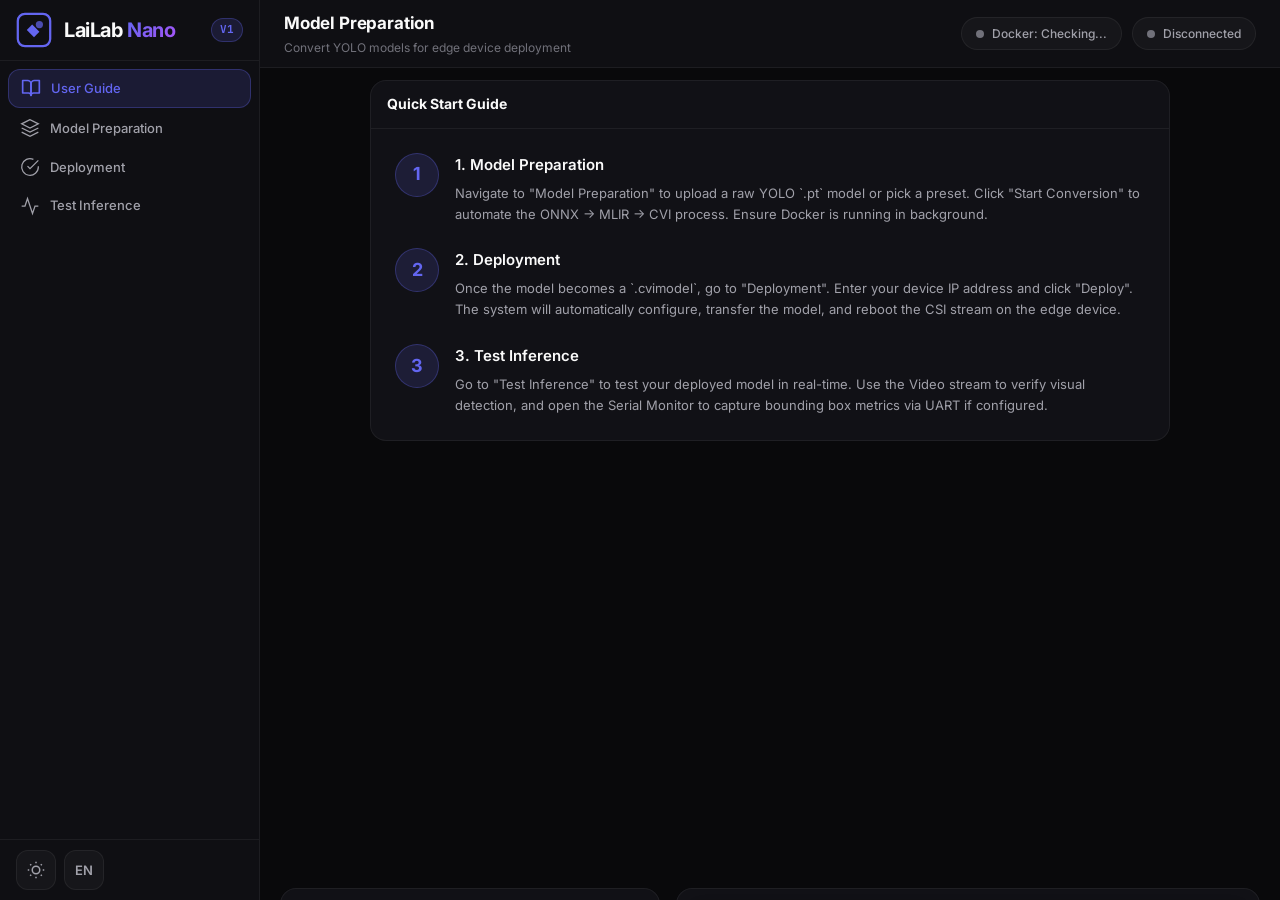
==== commit a39622e0: "feat: refresh web UI and streamline development setup" ====
--- a/static/app.html
+++ b/static/app.html
@@ -4,7 +4,7 @@
     <meta charset="UTF-8">
     <meta name="viewport" content="width=device-width, initial-scale=1.0">
     <title>LaiLab Nano V1 — Model Preparation</title>
-    <meta name="description" content="Convert and deploy YOLO models to LicheeRV Nano with automated pipeline.">
+    <meta name="description" content="Convert and deploy YOLO models to edge devices with automated pipeline.">
 
     <!-- Google Fonts -->
     <link rel="preconnect" href="https://fonts.googleapis.com">
@@ -85,7 +85,7 @@
                 </button>
                 <div class="topbar-title">
                     <h1 data-i18n="app_title">Model Preparation</h1>
-                    <p data-i18n="app_subtitle">Convert YOLO models for LicheeRV Nano deployment</p>
+                    <p data-i18n="app_subtitle">Convert YOLO models for edge device deployment</p>
                 </div>
                 <div class="topbar-actions">
                     <div class="connection-status" id="dockerStatus">
@@ -120,7 +120,7 @@
                                     <div style="flex-shrink:0; width:44px; height:44px; border-radius:50%; background:var(--accent-glow); border:1px solid var(--border-accent); display:flex; align-items:center; justify-content:center; color:var(--accent-primary); font-weight:700; font-size:18px;">2</div>
                                     <div>
                                         <h3 style="margin:0 0 6px 0; font-size:15px; font-weight:600; color:var(--text-primary);" data-i18n="guide_step_2">2. Deployment</h3>
-                                        <p style="margin:0; font-size:13px; color:var(--text-secondary); line-height:1.6;" data-i18n="guide_step_2_desc">Once the model becomes a `.cvimodel`, go to "Deployment". Enter your LicheeRV Nano IP address and click "Deploy". The system will automatically configure, transfer the model, and reboot the CSI stream on the edge device.</p>
+                                        <p style="margin:0; font-size:13px; color:var(--text-secondary); line-height:1.6;" data-i18n="guide_step_2_desc">Once the model becomes a `.cvimodel`, go to "Deployment". Enter your device IP address and click "Deploy". The system will automatically configure, transfer the model, and reboot the CSI stream on the edge device.</p>
                                     </div>
                                 </div>
                                 <div style="display:flex; gap:16px;">
@@ -193,7 +193,7 @@
                                         <label for="processor" data-i18n="form_processor">Processor</label>
                                         <div class="config-inputs">
                                             <select id="processor" class="form-select form-input-sm" style="width: 100%; min-width: 180px;">
-                                                <option value="cv181x">CV181x (LicheeRV Nano)</option>
+                                                <option value="cv181x">LaiLab Nano V1</option>
                                                 <option value="cv180x">CV180x</option>
                                             </select>
                                         </div>
@@ -240,6 +240,14 @@
                                             </select>
                                         </div>
                                     </div>
+                                    <button type="button" class="btn-secondary btn-sm btn-docker-setup" id="btnDockerSetup">
+                                        <svg viewBox="0 0 24 24" fill="none" stroke="currentColor" stroke-width="2" width="14" height="14"><path d="M21 15v4a2 2 0 0 1-2 2H5a2 2 0 0 1-2-2v-4"/><polyline points="7 10 12 15 17 10"/><line x1="12" y1="15" x2="12" y2="3"/></svg>
+                                        <span data-i18n="docker_setup_btn">Download Docker Container</span>
+                                    </button>
+                                    <div class="docker-progress hidden" id="dockerSetupProgress">
+                                        <div class="docker-progress-fill" id="dockerSetupProgressFill"></div>
+                                    </div>
+                                    <div class="docker-setup-meta" id="dockerSetupMeta" data-i18n="docker_setup_hint">Pulls sophgo/tpuc_dev:latest and creates the selected container.</div>
                                     <div class="config-row">
                                         <label for="tolerance" data-i18n="form_tolerance">Tolerance</label>
                                         <div class="config-inputs">
--- a/static/landing.css
+++ b/static/landing.css
@@ -15,7 +15,7 @@
     --transition-slow: 400ms cubic-bezier(0.4, 0, 0.2, 1);
 
     /* Spacing */
-    --section-padding: 120px;
+    --section-padding: 64px;
 
     /* Border radius */
     --radius-sm: 8px;
@@ -340,10 +340,10 @@
 /* ---- Hero Section ---- */
 .hero {
     position: relative;
-    min-height: 100vh;
-    display: flex;
-    align-items: center;
-    padding: 100px 24px 60px;
+    min-height: auto;
+    display: flex;
+    align-items: center;
+    padding: 100px 24px 40px;
     overflow: hidden;
 }
 
@@ -421,7 +421,7 @@
     width: 100%;
     display: grid;
     grid-template-columns: 1fr 1fr;
-    gap: 80px;
+    gap: 48px;
     align-items: center;
 }
 
@@ -458,7 +458,7 @@
     font-weight: 800;
     line-height: 1.05;
     letter-spacing: -0.03em;
-    margin-bottom: 24px;
+    margin-bottom: 16px;
     grid-column: 1;
 }
 
@@ -478,14 +478,14 @@
     color: var(--text-secondary);
     line-height: 1.7;
     max-width: 520px;
-    margin-bottom: 40px;
+    margin-bottom: 24px;
     grid-column: 1;
 }
 
 .hero-actions {
     display: flex;
     gap: 16px;
-    margin-bottom: 60px;
+    margin-bottom: 32px;
     grid-column: 1;
 }
 
@@ -539,8 +539,68 @@
     z-index: 1;
 }
 
+.hero-carousel {
+    position: relative;
+    width: 600px;
+    height: 400px;
+    display: flex;
+    justify-content: center;
+    align-items: center;
+}
+
+.carousel-slide {
+    position: absolute;
+    inset: 0;
+    opacity: 0;
+    transition: opacity 0.8s ease, transform 0.8s ease;
+    transform: scale(0.95);
+    display: flex;
+    justify-content: center;
+    align-items: center;
+    pointer-events: none;
+}
+
+.carousel-slide.active-slide {
+    opacity: 1;
+    transform: scale(1);
+    pointer-events: auto;
+    z-index: 2;
+}
+
+.product-hero-img {
+    width: 450px;
+    height: auto;
+    border-radius: var(--radius-xl);
+    box-shadow: var(--shadow-xl), var(--shadow-glow);
+    animation: deviceFloat 8s ease-in-out infinite reverse;
+}
+
+.carousel-controls {
+    position: absolute;
+    bottom: -20px;
+    display: flex;
+    gap: 12px;
+    z-index: 10;
+}
+
+.carousel-dot {
+    width: 10px;
+    height: 10px;
+    border-radius: 50%;
+    background: var(--border-secondary);
+    border: none;
+    cursor: pointer;
+    transition: all var(--transition-fast);
+}
+
+.carousel-dot.active {
+    background: var(--accent-primary);
+    transform: scale(1.3);
+}
+
 .device-showcase {
     perspective: 1200px;
+    position: relative;
 }
 
 .device-card {
@@ -748,7 +808,7 @@
 
 .section-header {
     text-align: center;
-    margin-bottom: 64px;
+    margin-bottom: 40px;
 }
 
 .section-tag {
@@ -773,11 +833,11 @@
 }
 
 .section-desc {
-    font-size: 17px;
+    font-size: 15px;
     color: var(--text-secondary);
     max-width: 640px;
     margin: 0 auto;
-    line-height: 1.7;
+    line-height: 1.6;
 }
 
 /* ---- Features Grid ---- */
@@ -792,7 +852,7 @@
 }
 
 .feature-card {
-    padding: 32px;
+    padding: 24px;
     background: var(--bg-card);
     border: 1px solid var(--border-primary);
     border-radius: var(--radius-lg);
@@ -872,7 +932,7 @@
 }
 
 .spec-card {
-    padding: 40px 32px;
+    padding: 28px 24px;
     background: var(--bg-card);
     border: 1px solid var(--border-primary);
     border-radius: var(--radius-lg);
@@ -888,7 +948,7 @@
 }
 
 .spec-number {
-    font-size: 48px;
+    font-size: 40px;
     font-weight: 900;
     background: var(--accent-gradient);
     -webkit-background-clip: text;
@@ -936,7 +996,7 @@
     display: flex;
     align-items: flex-start;
     gap: 32px;
-    margin-bottom: 48px;
+    margin-bottom: 32px;
     position: relative;
     opacity: 0;
     transform: translateX(-20px);
@@ -1010,7 +1070,7 @@
 }
 
 .compat-card {
-    padding: 40px 24px;
+    padding: 28px 20px;
     background: var(--bg-card);
     border: 1px solid var(--border-primary);
     border-radius: var(--radius-lg);
@@ -1033,7 +1093,7 @@
     justify-content: center;
     background: var(--accent-glow);
     border-radius: var(--radius-lg);
-    margin: 0 auto 20px;
+    margin: 0 auto 14px;
     color: var(--accent-primary);
 }
 
@@ -1051,12 +1111,12 @@
 
 /* ---- CTA Section ---- */
 .cta-section {
-    padding: 80px 0 120px;
+    padding: 48px 0 64px;
 }
 
 .cta-card {
     position: relative;
-    padding: 80px 60px;
+    padding: 48px 40px;
     text-align: center;
     background: var(--bg-card);
     border: 1px solid var(--border-accent);
@@ -1086,9 +1146,9 @@
 }
 
 .cta-card p {
-    font-size: 17px;
+    font-size: 15px;
     color: var(--text-secondary);
-    margin-bottom: 32px;
+    margin-bottom: 24px;
     max-width: 500px;
     margin-left: auto;
     margin-right: auto;
@@ -1101,14 +1161,14 @@
 
 /* ---- Footer ---- */
 .footer {
-    padding: 60px 0 32px;
+    padding: 40px 0 24px;
     border-top: 1px solid var(--border-primary);
 }
 
 .footer-content {
     display: flex;
     justify-content: space-between;
-    margin-bottom: 40px;
+    margin-bottom: 24px;
 }
 
 .footer-brand {
@@ -1274,3 +1334,409 @@
         justify-content: center;
     }
 }
+
+/* ============================================================
+   KEY ADVANTAGES SECTION
+   ============================================================ */
+.advantages-grid {
+    display: grid;
+    grid-template-columns: repeat(2, 1fr);
+    gap: 16px;
+}
+
+.advantages-grid-3 {
+    grid-template-columns: repeat(3, 1fr);
+}
+
+.advantage-card {
+    position: relative;
+    padding: 20px 18px 18px;
+    background: var(--bg-card);
+    border: 1px solid var(--border-primary);
+    border-radius: var(--radius-xl);
+    backdrop-filter: blur(10px);
+    overflow: hidden;
+    transition: all var(--transition-base);
+}
+
+.advantage-card::before {
+    content: '';
+    position: absolute;
+    top: 0;
+    left: 0;
+    right: 0;
+    height: 3px;
+    border-radius: var(--radius-xl) var(--radius-xl) 0 0;
+}
+
+.advantage-card-hw::before {
+    background: linear-gradient(90deg, #22c55e, #06b6d4);
+}
+
+.advantage-card-scale::before {
+    background: linear-gradient(90deg, #6366f1, #ec4899);
+}
+
+.advantage-card-zerocode::before {
+    background: linear-gradient(90deg, #3b82f6, #06b6d4);
+}
+
+.advantage-card:hover {
+    border-color: var(--border-secondary);
+    transform: translateY(-4px);
+    box-shadow: var(--shadow-xl), var(--shadow-glow);
+}
+
+/* Badge */
+.advantage-badge {
+    display: inline-flex;
+    align-items: center;
+    gap: 8px;
+    padding: 4px 10px;
+    font-size: 10px;
+    font-weight: 600;
+    text-transform: uppercase;
+    letter-spacing: 0.05em;
+    border-radius: var(--radius-full);
+    margin-bottom: 10px;
+}
+
+.advantage-card-hw .advantage-badge {
+    color: #22c55e;
+    background: rgba(34, 197, 94, 0.1);
+    border: 1px solid rgba(34, 197, 94, 0.2);
+}
+
+.advantage-card-scale .advantage-badge {
+    color: #a855f7;
+    background: rgba(168, 85, 247, 0.1);
+    border: 1px solid rgba(168, 85, 247, 0.2);
+}
+
+.advantage-card-zerocode .advantage-badge {
+    color: #3b82f6;
+    background: rgba(59, 130, 246, 0.1);
+    border: 1px solid rgba(59, 130, 246, 0.2);
+}
+
+.advantage-badge-dot {
+    width: 6px;
+    height: 6px;
+    border-radius: 50%;
+    animation: dotPulse 2s ease-in-out infinite;
+}
+
+.advantage-card-hw .advantage-badge-dot {
+    background: #22c55e;
+}
+
+.advantage-card-scale .advantage-badge-dot {
+    background: #a855f7;
+}
+
+.advantage-card-zerocode .advantage-badge-dot {
+    background: #3b82f6;
+}
+
+/* Icon area */
+.advantage-icon-area {
+    display: flex;
+    align-items: center;
+    gap: 10px;
+    margin-bottom: 12px;
+    padding: 10px;
+    background: var(--bg-glass);
+    border: 1px solid var(--border-primary);
+    border-radius: var(--radius-lg);
+}
+
+.advantage-icon-ring {
+    flex-shrink: 0;
+    width: 44px;
+    height: 44px;
+    display: flex;
+    align-items: center;
+    justify-content: center;
+    border-radius: 50%;
+    border: 2px solid var(--border-accent);
+    background: var(--accent-glow);
+    color: var(--accent-primary);
+}
+
+.advantage-card-hw .advantage-icon-ring {
+    border-color: rgba(34, 197, 94, 0.3);
+    background: rgba(34, 197, 94, 0.1);
+    color: #22c55e;
+}
+
+.advantage-card-scale .advantage-icon-ring {
+    border-color: rgba(168, 85, 247, 0.3);
+    background: rgba(168, 85, 247, 0.1);
+    color: #a855f7;
+}
+
+.advantage-card-zerocode .advantage-icon-ring {
+    border-color: rgba(59, 130, 246, 0.3);
+    background: rgba(59, 130, 246, 0.1);
+    color: #3b82f6;
+}
+
+/* Connectors visual */
+.advantage-connectors {
+    position: relative;
+    width: 28px;
+    height: 50px;
+    flex-shrink: 0;
+}
+
+.connector-line {
+    position: absolute;
+    left: 50%;
+    top: 0;
+    bottom: 0;
+    width: 2px;
+    background: linear-gradient(180deg, #22c55e, #06b6d4);
+    opacity: 0.3;
+    transform: translateX(-50%);
+}
+
+.connector-dot {
+    position: absolute;
+    left: 50%;
+    width: 6px;
+    height: 6px;
+    background: #22c55e;
+    border-radius: 50%;
+    transform: translateX(-50%);
+    animation: connectorPulse 2s ease-in-out infinite;
+}
+
+.connector-dot:nth-child(3) { animation-delay: 0.3s; }
+.connector-dot:nth-child(4) { animation-delay: 0.6s; }
+
+@keyframes connectorPulse {
+    0%, 100% { opacity: 0.4; transform: translateX(-50%) scale(1); }
+    50% { opacity: 1; transform: translateX(-50%) scale(1.3); }
+}
+
+/* Chips */
+.advantage-chips {
+    display: flex;
+    flex-direction: column;
+    gap: 4px;
+}
+
+.advantage-chip {
+    padding: 3px 8px;
+    font-size: 10px;
+    font-family: var(--font-mono);
+    font-weight: 600;
+    color: var(--text-secondary);
+    background: var(--bg-tertiary);
+    border: 1px solid var(--border-primary);
+    border-radius: var(--radius-sm);
+    text-align: center;
+    transition: all var(--transition-fast);
+}
+
+.advantage-card:hover .advantage-chip {
+    color: #22c55e;
+    border-color: rgba(34, 197, 94, 0.3);
+}
+
+/* Scale grid visual */
+.advantage-scale-grid {
+    display: grid;
+    grid-template-columns: repeat(3, 1fr);
+    gap: 6px;
+    flex: 1;
+    max-width: 120px;
+}
+
+.scale-node {
+    width: 100%;
+    aspect-ratio: 1;
+    background: var(--bg-tertiary);
+    border: 1px solid var(--border-primary);
+    border-radius: 6px;
+    transition: all var(--transition-fast);
+    animation: nodeGlow 3s ease-in-out infinite;
+}
+
+.scale-node:nth-child(1) { animation-delay: 0s; }
+.scale-node:nth-child(2) { animation-delay: 0.3s; }
+.scale-node:nth-child(3) { animation-delay: 0.6s; }
+.scale-node:nth-child(4) { animation-delay: 0.9s; }
+.scale-node:nth-child(5) { animation-delay: 0s; }
+.scale-node:nth-child(6) { animation-delay: 0.4s; }
+.scale-node:nth-child(7) { animation-delay: 0.8s; }
+.scale-node:nth-child(8) { animation-delay: 0.2s; }
+.scale-node:nth-child(9) { animation-delay: 0.5s; }
+
+.scale-node.active {
+    background: rgba(168, 85, 247, 0.2);
+    border-color: rgba(168, 85, 247, 0.4);
+    box-shadow: 0 0 12px rgba(168, 85, 247, 0.3);
+}
+
+@keyframes nodeGlow {
+    0%, 100% { opacity: 0.5; }
+    50% { opacity: 1; }
+}
+
+/* Title / desc */
+.advantage-title {
+    font-size: 17px;
+    font-weight: 700;
+    letter-spacing: -0.01em;
+    margin-bottom: 8px;
+}
+
+.advantage-desc {
+    font-size: 12.5px;
+    line-height: 1.6;
+    color: var(--text-secondary);
+    margin-bottom: 16px;
+}
+
+/* Output list */
+.advantage-outputs {
+    display: flex;
+    flex-direction: column;
+    gap: 6px;
+}
+
+.output-item {
+    display: flex;
+    align-items: center;
+    gap: 8px;
+    padding: 5px 8px;
+    font-size: 11.5px;
+    font-weight: 500;
+    color: var(--text-secondary);
+    background: var(--bg-glass);
+    border: 1px solid var(--border-primary);
+    border-radius: var(--radius-sm);
+    transition: all var(--transition-fast);
+}
+
+.output-item svg {
+    color: #22c55e;
+    flex-shrink: 0;
+}
+
+.advantage-card:hover .output-item {
+    border-color: rgba(34, 197, 94, 0.2);
+}
+
+/* Comparison */
+.advantage-comparison {
+    display: flex;
+    flex-direction: column;
+    gap: 6px;
+}
+
+.comparison-item {
+    display: flex;
+    align-items: flex-start;
+    gap: 8px;
+    padding: 8px 10px;
+    border-radius: var(--radius-sm);
+    font-size: 13px;
+    line-height: 1.5;
+}
+
+.comparison-item strong {
+    display: block;
+    font-weight: 600;
+    margin-bottom: 2px;
+}
+
+.comparison-item span {
+    color: var(--text-secondary);
+    font-size: 12px;
+}
+
+.comparison-item svg {
+    flex-shrink: 0;
+    margin-top: 2px;
+}
+
+.comparison-old {
+    background: rgba(239, 68, 68, 0.06);
+    border: 1px solid rgba(239, 68, 68, 0.15);
+}
+
+.comparison-old svg {
+    color: #ef4444;
+}
+
+.comparison-old strong {
+    color: #ef4444;
+}
+
+.comparison-new {
+    background: rgba(34, 197, 94, 0.06);
+    border: 1px solid rgba(34, 197, 94, 0.15);
+}
+
+.comparison-new svg {
+    color: #22c55e;
+}
+
+.comparison-new strong {
+    color: #22c55e;
+}
+
+/* Responsive */
+@media (max-width: 960px) {
+    .advantages-grid,
+    .advantages-grid-3 {
+        grid-template-columns: 1fr;
+    }
+
+    .advantage-icon-area {
+        flex-wrap: wrap;
+    }
+}
+
+/* Steps visual for Zero-Code card */
+.advantage-steps-visual {
+    display: flex;
+    align-items: center;
+    gap: 4px;
+    flex: 1;
+}
+
+.step-dot {
+    width: 14px;
+    height: 14px;
+    border-radius: 50%;
+    background: rgba(59, 130, 246, 0.2);
+    border: 2px solid rgba(59, 130, 246, 0.5);
+    animation: stepPulse 3s ease-in-out infinite;
+}
+
+.step-dot-1 { animation-delay: 0s; }
+.step-dot-2 { animation-delay: 0.5s; }
+.step-dot-3 { animation-delay: 1s; }
+
+@keyframes stepPulse {
+    0%, 100% { background: rgba(59, 130, 246, 0.15); transform: scale(1); }
+    50% { background: rgba(59, 130, 246, 0.5); transform: scale(1.2); }
+}
+
+.step-line-h {
+    flex: 1;
+    height: 2px;
+    background: linear-gradient(90deg, rgba(59, 130, 246, 0.5), rgba(6, 182, 212, 0.5));
+    min-width: 16px;
+}
+
+.advantage-card-zerocode:hover .output-item {
+    border-color: rgba(59, 130, 246, 0.2);
+}
+
+.advantage-card-zerocode .output-item svg {
+    color: #3b82f6;
+}
--- a/static/app.css
+++ b/static/app.css
@@ -471,6 +471,43 @@
 }
 .btn-secondary:hover { background: rgba(99, 102, 241, 0.15); border-color: var(--accent-primary); }
 .btn-sm { padding: 5px 10px; font-size: 11px; }
+.btn-docker-setup {
+    margin-top: 2px;
+}
+.btn-docker-setup:disabled {
+    opacity: 0.65;
+    cursor: wait;
+}
+.docker-progress {
+    height: 5px;
+    overflow: hidden;
+    border-radius: var(--radius-full);
+    background: var(--bg-tertiary);
+    border: 1px solid var(--border-primary);
+}
+.docker-progress-fill {
+    width: 0%;
+    height: 100%;
+    border-radius: inherit;
+    background: var(--accent-gradient);
+    transition: width 0.3s ease;
+}
+.docker-setup-meta {
+    min-height: 16px;
+    font-size: 10px;
+    line-height: 1.4;
+    color: var(--text-tertiary);
+    word-break: break-word;
+}
+.docker-setup-meta.success {
+    color: var(--success);
+}
+.docker-setup-meta.error {
+    color: var(--error);
+}
+.docker-setup-meta.running {
+    color: var(--accent-primary);
+}
 
 /* Deploy button in card */
 .deploy-card .btn-deploy { margin-top: 2px; padding: 8px 12px; font-size: 12px; }
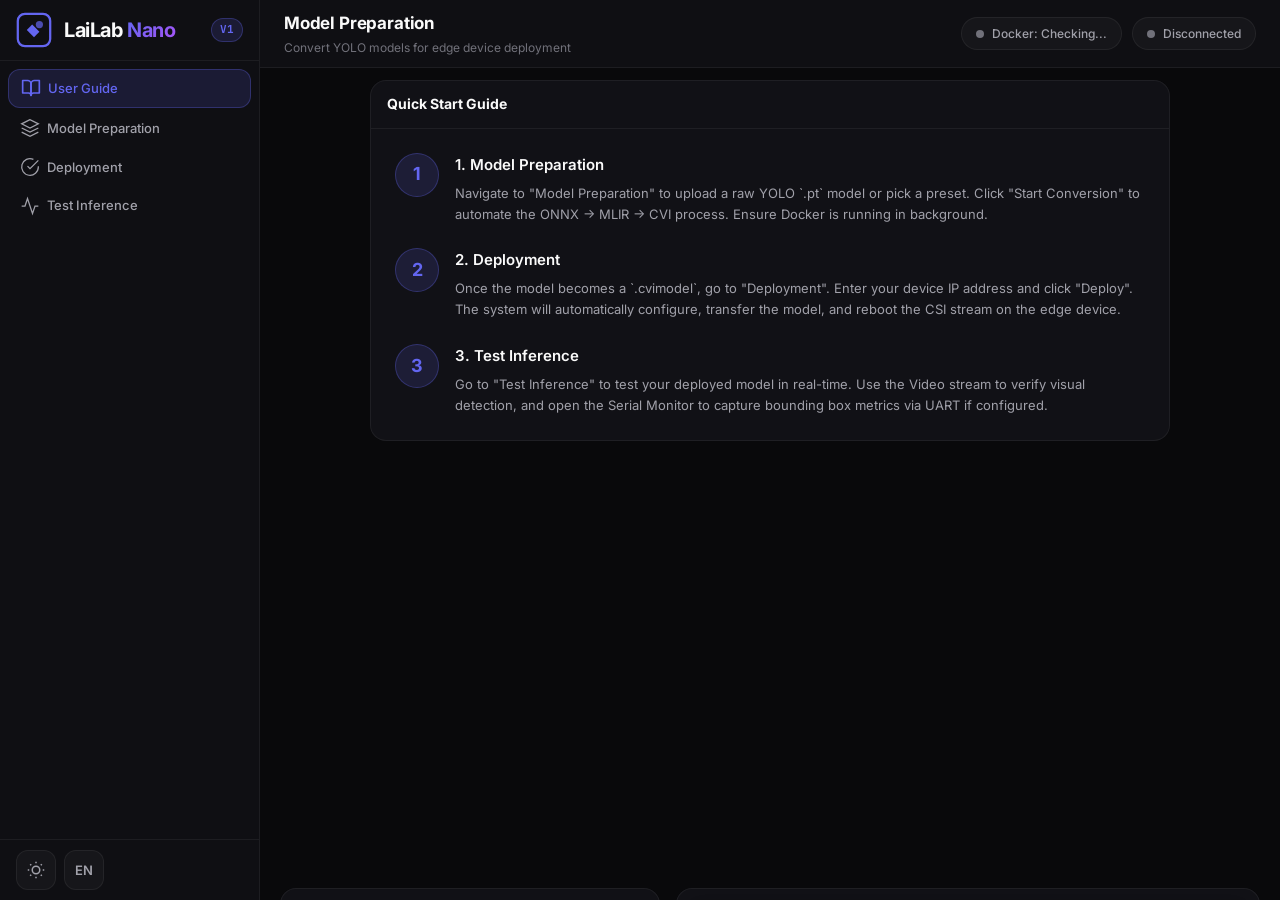
==== commit ebfe67fd: "Add low-latency deployment modes and trigger testing" ====
--- a/static/app.html
+++ b/static/app.html
@@ -307,12 +307,83 @@
                 </div>
 
                 <!-- ====== PAGE: Deployment ====== -->
-                <div class="page-content" id="page-deploy">
+                <div class="page-content config-basic" id="page-deploy">
                     <div class="deploy-layout">
+                        <div class="deploy-card runtime-mode-card">
+                            <div class="deploy-card-header">
+                                <svg viewBox="0 0 24 24" fill="none" stroke="currentColor" stroke-width="1.5" width="16" height="16"><path d="M8 5v14l11-7z"/><path d="M3 5v14"/></svg>
+                                <span>Inference Runtime</span>
+                                <div class="config-level-toggle" role="group" aria-label="Configuration level">
+                                    <button type="button" class="config-level-btn active" data-config-level="basic" aria-pressed="true">Basic</button>
+                                    <button type="button" class="config-level-btn" data-config-level="advanced" aria-pressed="false">Advanced</button>
+                                </div>
+                                <span class="runtime-performance-note">Bounded queue · low latency</span>
+                            </div>
+                            <div class="deploy-card-body runtime-mode-body">
+                                <div class="runtime-mode-selector" role="radiogroup" aria-label="Inference mode">
+                                    <label class="runtime-mode-option active" title="Continuously infer the newest available camera frame">
+                                        <input type="radio" name="inferenceMode" value="continuous" checked>
+                                        <span><strong>Continuous</strong><small>Infer the newest camera frame continuously</small></span>
+                                    </label>
+                                    <label class="runtime-mode-option" title="Infer only on UART, Ethernet, or GPIO trigger; queue up to 3 captures">
+                                        <input type="radio" name="inferenceMode" value="trigger">
+                                        <span><strong>Trigger</strong><small>Infer on demand, queue up to 3 captures</small></span>
+                                    </label>
+                                    <label class="runtime-mode-option" title="Run continuously and correlate queued triggers with upcoming results">
+                                        <input type="radio" name="inferenceMode" value="all">
+                                        <span><strong>All mode</strong><small>Continuous inference plus correlated triggers</small></span>
+                                    </label>
+                                </div>
+                                <div class="runtime-options-grid">
+                                    <label class="runtime-field runtime-stream-field">
+                                        <span>Ethernet video stream</span>
+                                        <input type="checkbox" id="streamOutputEnabled" checked>
+                                        <small>MJPEG on TCP 8080</small>
+                                    </label>
+                                    <label class="runtime-field trigger-only-field">
+                                        <span>Trigger input</span>
+                                        <select id="triggerSource" class="form-select form-select-sm">
+                                            <option value="ethernet">Ethernet (UDP)</option>
+                                            <option value="uart">UART</option>
+                                            <option value="gpio">Input GPIO</option>
+                                        </select>
+                                    </label>
+                                    <label class="runtime-field trigger-ethernet-field trigger-only-field advanced-only">
+                                        <span>Trigger UDP port</span>
+                                        <input type="number" id="triggerPort" class="form-input form-input-sm" value="8082" min="1024" max="65535">
+                                    </label>
+                                    <label class="runtime-field trigger-gpio-field trigger-only-field hidden">
+                                        <span>GPIO / edge</span>
+                                        <span class="runtime-inline-inputs">
+                                            <input type="number" id="triggerGpio" class="form-input form-input-sm" value="502" min="0" max="1024" title="Linux GPIO number">
+                                            <select id="triggerEdge" class="form-select form-select-sm">
+                                                <option value="rising">Rising</option>
+                                                <option value="falling">Falling</option>
+                                                <option value="both">Both</option>
+                                            </select>
+                                        </span>
+                                    </label>
+                                    <label class="runtime-field">
+                                        <span>Detection output</span>
+                                        <select id="outputTransport" class="form-select form-select-sm">
+                                            <option value="ethernet">Ethernet JSON/UDP</option>
+                                            <option value="uart">UART JSON Lines</option>
+                                            <option value="both">Ethernet + UART</option>
+                                            <option value="none">None</option>
+                                        </select>
+                                    </label>
+                                    <label class="runtime-field output-ethernet-field advanced-only">
+                                        <span>Output UDP port</span>
+                                        <input type="number" id="metadataPort" class="form-input form-input-sm" value="8081" min="1024" max="65535">
+                                    </label>
+                                </div>
+                                <div class="runtime-help" id="runtimeModeHelp">Continuous mode drops stale inference frames and always processes the newest frame for minimum latency.</div>
+                            </div>
+                        </div>
                         <!-- Top Row: 3 cards -->
                         <div class="deploy-top-row">
                             <!-- Card 1: Model -->
-                            <div class="deploy-card">
+                            <div class="deploy-card deploy-model-card">
                                 <div class="deploy-card-header">
                                     <svg viewBox="0 0 24 24" fill="none" stroke="currentColor" stroke-width="1.5" width="16" height="16"><path d="M14 2H6a2 2 0 0 0-2 2v16a2 2 0 0 0 2 2h12a2 2 0 0 0 2-2V8z"/><polyline points="14 2 14 8 20 8"/></svg>
                                     <span data-i18n="deploy_model_select">Model</span>
@@ -344,7 +415,7 @@
                             </div>
 
                             <!-- Card 2: Device Connection + Change IP -->
-                            <div class="deploy-card">
+                            <div class="deploy-card deploy-device-card">
                                 <div class="deploy-card-header">
                                     <svg viewBox="0 0 24 24" fill="none" stroke="currentColor" stroke-width="1.5" width="16" height="16"><rect x="2" y="3" width="20" height="14" rx="2" ry="2"/><line x1="8" y1="21" x2="16" y2="21"/><line x1="12" y1="17" x2="12" y2="21"/></svg>
                                     <span data-i18n="deploy_device_section">Device</span>
@@ -363,39 +434,24 @@
                                             <span data-i18n="deploy_device_offline">Not connected</span>
                                         </div>
                                     </div>
-                                    <div class="config-row" style="margin-top:10px">
-                                        <label>SSH User</label>
-                                        <div class="config-inputs">
-                                            <input type="text" id="sshUser" class="form-input form-input-sm" value="root" placeholder="User">
-                                        </div>
-                                    </div>
-                                    <div class="config-row">
-                                        <label>Password</label>
-                                        <div class="config-inputs">
-                                            <input type="password" id="sshPassword" class="form-input form-input-sm" placeholder="(optional)">
-                                        </div>
-                                    </div>
-                                    <div class="config-divider"></div>
-                                    <div class="config-row">
-                                        <label data-i18n="deploy_change_ip">Change IP</label>
-                                        <div class="config-inputs">
-                                            <input type="text" id="newDeviceIp" class="form-input form-input-sm" value="192.168.100.2" placeholder="192.168.100.2">
-                                        </div>
-                                    </div>
-                                    <div class="config-row">
-                                        <label data-i18n="deploy_subnet">Subnet</label>
-                                        <div class="config-inputs">
-                                            <input type="text" id="newSubnetMask" class="form-input form-input-sm" value="255.255.255.0">
-                                        </div>
-                                    </div>
-                                    <button type="button" class="btn-secondary btn-sm" id="btnApplyIp" style="width:100%">
-                                        <span data-i18n="deploy_apply_ip">Apply IP</span>
-                                    </button>
+                                    <div class="device-auth-compact advanced-only">
+                                        <label>SSH</label>
+                                        <input type="text" id="sshUser" class="form-input form-input-sm" value="root" placeholder="User" title="SSH username">
+                                        <input type="password" id="sshPassword" class="form-input form-input-sm" value="root" placeholder="SSH password" title="SSH password">
+                                    </div>
+                                    <div class="device-network-compact advanced-only">
+                                        <label data-i18n="deploy_change_ip">Network</label>
+                                        <input type="text" id="newDeviceIp" class="form-input form-input-sm" value="192.168.100.2" placeholder="Device IP" title="New device IP">
+                                        <input type="text" id="newSubnetMask" class="form-input form-input-sm" value="255.255.255.0" placeholder="Subnet" title="Subnet mask">
+                                        <button type="button" class="btn-secondary btn-sm" id="btnApplyIp">
+                                            <span data-i18n="deploy_apply_ip">Apply</span>
+                                        </button>
+                                    </div>
                                 </div>
                             </div>
 
                             <!-- Card 3: Configuration + Deploy Button -->
-                            <div class="deploy-card">
+                            <div class="deploy-card deploy-config-card">
                                 <div class="deploy-card-header">
                                     <svg viewBox="0 0 24 24" fill="none" stroke="currentColor" stroke-width="1.5" width="16" height="16"><circle cx="12" cy="12" r="3"/><path d="M19.4 15a1.65 1.65 0 0 0 .33 1.82l.06.06a2 2 0 0 1-2.83 2.83l-.06-.06a1.65 1.65 0 0 0-1.82-.33 1.65 1.65 0 0 0-1 1.51V21a2 2 0 0 1-4 0v-.09A1.65 1.65 0 0 0 9 19.4a1.65 1.65 0 0 0-1.82.33l-.06.06a2 2 0 0 1-2.83-2.83l.06-.06A1.65 1.65 0 0 0 4.68 15a1.65 1.65 0 0 0-1.51-1H3a2 2 0 0 1 0-4h.09A1.65 1.65 0 0 0 4.6 9a1.65 1.65 0 0 0-.33-1.82l-.06-.06a2 2 0 0 1 2.83-2.83l.06.06A1.65 1.65 0 0 0 9 4.68a1.65 1.65 0 0 0 1-1.51V3a2 2 0 0 1 4 0v.09a1.65 1.65 0 0 0 1 1.51 1.65 1.65 0 0 0 1.82-.33l.06-.06a2 2 0 0 1 2.83 2.83l-.06.06A1.65 1.65 0 0 0 19.4 9a1.65 1.65 0 0 0 1.51 1H21a2 2 0 0 1 0 4h-.09a1.65 1.65 0 0 0-1.51 1z"/></svg>
                                     <span data-i18n="deploy_configuration">Configuration</span>
@@ -409,7 +465,7 @@
                                             <input type="number" id="camHeight" class="form-input form-input-sm" value="480" min="240" max="1080">
                                         </div>
                                     </div>
-                                    <div class="config-row">
+                                    <div class="config-row advanced-only">
                                         <label data-i18n="deploy_stream_res_label">Stream</label>
                                         <div class="config-inputs">
                                             <input type="number" id="streamWidth" class="form-input form-input-sm" value="640" min="320" max="1920" title="Stream Output Resolution">
@@ -425,7 +481,7 @@
                                             <input type="number" id="yoloInputH" class="form-input form-input-sm" value="320" min="32" max="1280" step="32">
                                         </div>
                                     </div>
-                                    <div class="config-row">
+                                    <div class="config-row advanced-only">
                                         <label>Tuning</label>
                                         <div class="config-inputs" style="gap:4px">
                                             <input type="number" id="confThresh" class="form-input form-input-sm" value="0.5" min="0.01" max="1.0" step="0.01" style="width:55px" title="Confidence Threshold (0.01-1.0)">
@@ -433,7 +489,7 @@
                                             <input type="number" id="nmsThresh" class="form-input form-input-sm" value="0.5" min="0.01" max="1.0" step="0.01" style="width:55px" title="NMS Threshold (0.01-1.0)">
                                         </div>
                                     </div>
-                                    <div class="config-row">
+                                    <div class="config-row advanced-only">
                                         <label>Options</label>
                                         <div class="config-inputs" style="gap:24px;">
                                             <label style="display:flex;align-items:center;gap:4px;cursor:pointer;font-size:11px" title="Stream only, no AI processing">
@@ -445,7 +501,7 @@
                                             </div>
                                         </div>
                                     </div>
-                                    <div class="config-row">
+                                    <div class="config-row advanced-only">
                                         <label>UART</label>
                                         <div class="config-inputs" style="gap:6px;">
                                             <input type="text" id="uartDev" class="form-input form-input-sm" value="/dev/ttyS0" style="width:95px; text-align:center; padding:4px;" title="UART Device Path">
@@ -516,7 +572,7 @@
                 <div class="page-content" id="page-inference" style="display:flex; flex-direction:column; gap:12px; height:100%; overflow:hidden; padding-bottom:0;">
                     
                     <!-- Row 1: Stream Monitor -->
-                    <div class="content-grid" style="flex: 1; min-height: 0; padding-bottom: 12px; border-bottom: 1px solid var(--border-primary); margin-bottom: 0;">
+                    <div class="content-grid" style="flex: 1.25; min-height: 0; padding-bottom: 12px; border-bottom: 1px solid var(--border-primary); margin-bottom: 0;">
                         <!-- Stream Setup (Left Column) -->
                         <div class="panel" style="display:flex; flex-direction:column; height: 100%;">
                             <div class="panel-body" style="padding: 12px; display:flex; flex-direction:column; gap:12px;">
@@ -535,6 +591,41 @@
                                         <div style="display:flex; align-items:center; gap:4px;">Stream FPS: <span id="lblVideoFps" style="color:var(--text-primary); font-weight:600;">--</span></div>
                                         <div style="display:flex; align-items:center; gap:4px;">YOLO FPS: <span id="lblYoloFps" style="color:#22c55e; font-weight:600;">--</span></div>
                                     </div>
+
+                                    <section class="trigger-test-card" aria-labelledby="triggerTestTitle">
+                                        <div class="trigger-test-heading">
+                                            <h3 id="triggerTestTitle" data-i18n="inference_trigger_title">Manual Trigger</h3>
+                                            <span id="triggerSendStatus" class="trigger-send-status" data-i18n="inference_trigger_ready">Connect data to trigger</span>
+                                        </div>
+                                        <div class="trigger-test-actions">
+                                            <label for="inferenceTriggerPort" data-i18n="inference_trigger_port">UDP port</label>
+                                            <input type="number" id="inferenceTriggerPort" class="form-input form-input-sm" value="8082" min="1024" max="65535">
+                                            <button class="btn-primary btn-sm trigger-fire-btn" id="btnTriggerInference" type="button" disabled>
+                                                <svg viewBox="0 0 24 24" fill="none" stroke="currentColor" stroke-width="2" width="14" height="14"><path d="M13 2L4 14h7l-1 8 9-12h-7z"/></svg>
+                                                <span data-i18n="inference_trigger_fire">Trigger</span>
+                                            </button>
+                                        </div>
+
+                                        <div class="trigger-result-toolbar">
+                                            <span data-i18n="inference_trigger_results">Trigger results</span>
+                                            <div class="trigger-history-nav">
+                                                <button class="btn-icon-sm" id="btnTriggerPrev" type="button" title="Previous trigger result" aria-label="Previous trigger result" disabled>&larr;</button>
+                                                <strong id="triggerResultIndex">0 / 0</strong>
+                                                <button class="btn-icon-sm" id="btnTriggerNext" type="button" title="Next trigger result" aria-label="Next trigger result" disabled>&rarr;</button>
+                                                <button class="btn-icon-sm" id="btnTriggerClear" type="button" title="Clear trigger history" aria-label="Clear trigger history" disabled>&times;</button>
+                                            </div>
+                                        </div>
+                                        <div id="triggerResultEmpty" class="trigger-result-empty" data-i18n="inference_trigger_empty">No trigger results yet</div>
+                                        <div id="triggerResultView" class="trigger-result-view hidden">
+                                            <div class="trigger-result-meta">
+                                                <span><small>Trigger</small><strong id="triggerResultId">--</strong></span>
+                                                <span><small>Sequence</small><strong id="triggerResultSeq">--</strong></span>
+                                                <span><small>Latency</small><strong id="triggerResultLatency">--</strong></span>
+                                                <span><small>Objects</small><strong id="triggerResultObjects">--</strong></span>
+                                            </div>
+                                            <div id="triggerResultDetections" class="trigger-result-detections"></div>
+                                        </div>
+                                    </section>
                                 </div>
                             </div>
                         </div>
@@ -555,7 +646,7 @@
                     </div>
 
                     <!-- Row 2: Serial Monitor -->
-                    <div class="content-grid" style="flex: 1; min-height: 0;">
+                    <div class="content-grid" style="flex: 0.75; min-height: 0;">
                         
                         <!-- Serial Setup (Left Column) -->
                         <div class="panel" style="display:flex; flex-direction:column; height: 100%;">
--- a/static/app.css
+++ b/static/app.css
@@ -56,7 +56,7 @@
 .sidebar-link {
     display: flex;
     align-items: center;
-    gap: 10px;
+    gap: 7px;
     padding: 8px 12px;
     font-size: 13px;
     font-weight: 500;
@@ -261,8 +261,8 @@
 .deploy-model-detected {
     display: flex;
     align-items: center;
-    gap: 10px;
-    padding: 12px 14px;
+    gap: 8px;
+    padding: 7px 9px;
     background: rgba(34, 197, 94, 0.08);
     border: 1px solid rgba(34, 197, 94, 0.25);
     border-radius: var(--radius-md);
@@ -284,14 +284,14 @@
 
 .deploy-top-row {
     display: grid;
-    grid-template-columns: 0.9fr 1.1fr 1.35fr;
-    gap: 10px;
+    grid-template-columns: 0.72fr 1.18fr 1.55fr;
+    gap: 7px;
     flex-shrink: 0;
 }
 .deploy-bottom-row {
     display: grid;
-    grid-template-columns: 200px 1fr;
-    gap: 10px;
+    grid-template-columns: 180px 1fr;
+    gap: 7px;
     flex: 1;
     min-height: 0;
 }
@@ -307,17 +307,17 @@
 .deploy-card-header {
     display: flex;
     align-items: center;
-    gap: 8px;
-    padding: 8px 14px;
+    gap: 6px;
+    padding: 5px 10px;
     border-bottom: 1px solid var(--border-primary);
-    font-size: 12px;
+    font-size: 11px;
     font-weight: 600;
     color: var(--text-secondary);
     text-transform: uppercase;
     letter-spacing: 0.03em;
 }
 .deploy-card-body {
-    padding: 10px 14px;
+    padding: 7px 10px;
     display: flex;
     flex-direction: column;
     gap: 8px;
@@ -413,6 +413,66 @@
 
 /* Configuration card */
 .deploy-config-body { gap: 6px !important; }
+.runtime-mode-card { overflow: visible; }
+.runtime-mode-card .deploy-card-header { justify-content: flex-start; }
+.runtime-performance-note {
+    margin-left: auto;
+    color: var(--accent-primary);
+    font-size: 10px;
+    font-weight: 600;
+    text-transform: none;
+    letter-spacing: 0;
+}
+.runtime-mode-body { gap: 10px !important; }
+.runtime-mode-selector {
+    display: grid;
+    grid-template-columns: repeat(3, minmax(0, 1fr));
+    gap: 5px;
+}
+.runtime-mode-option {
+    display: flex;
+    align-items: flex-start;
+    gap: 8px;
+    padding: 9px 10px;
+    border: 1px solid var(--border-primary);
+    border-radius: var(--radius-md);
+    background: var(--bg-tertiary);
+    cursor: pointer;
+    transition: border-color var(--transition-fast), background var(--transition-fast);
+}
+.runtime-mode-option:hover { border-color: var(--border-accent); }
+.runtime-mode-option.active {
+    border-color: var(--accent-primary);
+    background: var(--accent-glow);
+}
+.runtime-mode-option input { margin-top: 2px; accent-color: var(--accent-primary); }
+.runtime-mode-option span { display: flex; flex-direction: column; gap: 2px; min-width: 0; }
+.runtime-mode-option strong { color: var(--text-primary); font-size: 12px; }
+.runtime-mode-option small { color: var(--text-tertiary); font-size: 10px; line-height: 1.35; }
+.runtime-options-grid {
+    display: grid;
+    grid-template-columns: repeat(6, minmax(110px, 1fr));
+    gap: 8px;
+}
+.runtime-field {
+    display: flex;
+    flex-direction: column;
+    gap: 4px;
+    min-width: 0;
+    color: var(--text-secondary);
+    font-size: 10px;
+    font-weight: 500;
+}
+.runtime-field > input[type="checkbox"] { width: 16px; height: 16px; accent-color: var(--accent-primary); }
+.runtime-field small { color: var(--text-tertiary); font-size: 9px; font-weight: 400; }
+.runtime-inline-inputs { display: grid; grid-template-columns: 70px 1fr; gap: 5px; }
+.runtime-help {
+    color: var(--text-tertiary);
+    font-size: 10px;
+    line-height: 1.45;
+    padding-top: 7px;
+    border-top: 1px solid var(--border-primary);
+}
 .config-row {
     display: flex;
     align-items: center;
@@ -473,6 +533,15 @@
 .btn-sm { padding: 5px 10px; font-size: 11px; }
 .btn-docker-setup {
     margin-top: 2px;
+}
+
+@media (max-width: 1200px) {
+    .runtime-options-grid { grid-template-columns: repeat(3, minmax(130px, 1fr)); }
+}
+
+@media (max-width: 760px) {
+    .runtime-mode-selector, .runtime-options-grid { grid-template-columns: 1fr; }
+    .runtime-performance-note { display: none; }
 }
 .btn-docker-setup:disabled {
     opacity: 0.65;
@@ -1462,3 +1531,252 @@
         grid-template-columns: 1fr !important;
     }
 }
+
+/* ---- Deployment compact density ---- */
+#page-deploy.config-basic .advanced-only { display: none !important; }
+#page-deploy .config-level-toggle {
+    display: inline-flex;
+    align-items: center;
+    gap: 2px;
+    margin-left: 6px;
+    padding: 2px;
+    border: 1px solid var(--border-primary);
+    border-radius: var(--radius-md);
+    background: var(--bg-tertiary);
+    text-transform: none;
+    letter-spacing: 0;
+}
+#page-deploy .config-level-btn {
+    padding: 2px 8px;
+    border: 0;
+    border-radius: calc(var(--radius-md) - 2px);
+    background: transparent;
+    color: var(--text-tertiary);
+    font: 600 10px/1.4 var(--font-primary);
+    cursor: pointer;
+}
+#page-deploy .config-level-btn:hover { color: var(--text-primary); }
+#page-deploy .config-level-btn.active {
+    color: #fff;
+    background: var(--accent-primary);
+    box-shadow: 0 1px 4px rgba(99, 102, 241, .28);
+}
+#page-deploy .deploy-layout { gap: 7px; }
+#page-deploy .runtime-mode-body {
+    display: grid;
+    grid-template-columns: minmax(370px, 1.15fr) minmax(520px, 1.85fr);
+    align-items: center;
+    gap: 7px !important;
+    padding-top: 6px;
+    padding-bottom: 6px;
+}
+#page-deploy .runtime-mode-option {
+    align-items: center;
+    gap: 5px;
+    padding: 5px 7px;
+}
+#page-deploy .runtime-mode-option input { margin: 0; }
+#page-deploy .runtime-mode-option strong { font-size: 11px; }
+#page-deploy .runtime-mode-option small,
+#page-deploy .runtime-field small,
+#page-deploy .runtime-help { display: none; }
+#page-deploy .runtime-options-grid {
+    grid-template-columns: repeat(3, minmax(110px, 1fr));
+    gap: 5px;
+}
+#page-deploy .runtime-field { gap: 2px; }
+#page-deploy .status-indicator { padding: 4px 8px; }
+#page-deploy .form-input,
+#page-deploy .form-select { padding-top: 4px; padding-bottom: 4px; }
+#page-deploy .form-input-sm { padding: 4px 7px !important; font-size: 11px !important; }
+#page-deploy .btn-ping { padding: 5px 9px; }
+#page-deploy .device-auth-compact,
+#page-deploy .device-network-compact {
+    display: grid;
+    align-items: center;
+    gap: 5px;
+}
+#page-deploy .device-auth-compact {
+    grid-template-columns: 45px minmax(70px, .65fr) minmax(120px, 1.35fr);
+}
+#page-deploy .device-network-compact {
+    grid-template-columns: 45px minmax(105px, 1fr) minmax(105px, 1fr) auto;
+    padding-top: 4px;
+    border-top: 1px solid var(--border-primary);
+}
+#page-deploy .device-auth-compact > label,
+#page-deploy .device-network-compact > label {
+    color: var(--text-secondary);
+    font-size: 10px;
+    font-weight: 500;
+    white-space: nowrap;
+    overflow: hidden;
+    text-overflow: ellipsis;
+}
+#page-deploy .device-network-compact .btn-secondary { width: auto; padding-inline: 9px; }
+#page-deploy .deploy-config-card .deploy-config-body {
+    display: grid;
+    grid-template-columns: repeat(2, minmax(0, 1fr));
+    column-gap: 10px !important;
+    row-gap: 4px !important;
+}
+#page-deploy .deploy-config-card .config-divider,
+#page-deploy .deploy-config-card .btn-deploy { grid-column: 1 / -1; }
+#page-deploy .deploy-config-card .config-divider { margin: 0; }
+#page-deploy .deploy-card .btn-deploy { padding: 6px 10px; }
+#page-deploy .deploy-model-card .deploy-card-body,
+#page-deploy .deploy-device-card .deploy-card-body { padding-top: 6px; padding-bottom: 6px; }
+#page-deploy .deploy-bottom-row-3 { grid-template-columns: 180px 1fr 1fr !important; }
+#page-deploy .deploy-ssh-card { position: relative; }
+#page-deploy .deploy-ssh-card .ssh-connect-bar {
+    position: absolute;
+    z-index: 2;
+    top: 2px;
+    right: 40px;
+    padding: 0;
+    border: 0;
+    background: transparent;
+}
+#page-deploy .deploy-ssh-card .ssh-connect-bar .btn-primary { padding: 3px 9px; font-size: 10px; }
+#page-deploy .ssh-console { padding: 7px 9px; font-size: 11px; }
+
+@media (max-width: 1200px) {
+    #page-deploy .runtime-mode-body { grid-template-columns: 1fr; }
+    #page-deploy .deploy-config-card .deploy-config-body { grid-template-columns: 1fr; }
+    #page-deploy .deploy-config-card .config-divider,
+    #page-deploy .deploy-config-card .btn-deploy { grid-column: auto; }
+}
+
+@media (max-width: 1024px) {
+    #page-deploy { overflow-y: auto; }
+    #page-deploy .deploy-layout { overflow: visible; }
+    #page-deploy .deploy-top-row,
+    #page-deploy .deploy-bottom-row-3 { grid-template-columns: 1fr !important; }
+    #page-deploy .deploy-bottom-row { min-height: 240px; }
+}
+
+@media (max-width: 680px) {
+    #page-deploy .runtime-mode-selector,
+    #page-deploy .runtime-options-grid { grid-template-columns: 1fr; }
+    #page-deploy .device-auth-compact,
+    #page-deploy .device-network-compact { grid-template-columns: 1fr; }
+}
+
+/* ---- Test Inference trigger controls ---- */
+.trigger-test-card {
+    display: flex;
+    flex-direction: column;
+    gap: 7px;
+    margin-top: 9px;
+    padding-top: 9px;
+    border-top: 1px dashed var(--border-primary);
+}
+.trigger-test-heading,
+.trigger-result-toolbar,
+.trigger-history-nav,
+.trigger-test-actions {
+    display: flex;
+    align-items: center;
+}
+.trigger-test-heading,
+.trigger-result-toolbar { justify-content: space-between; gap: 8px; }
+.trigger-test-heading h3,
+.trigger-result-toolbar > span {
+    margin: 0;
+    color: var(--text-tertiary);
+    font-size: 10px;
+    font-weight: 700;
+    letter-spacing: .04em;
+    text-transform: uppercase;
+}
+.trigger-send-status {
+    max-width: 150px;
+    overflow: hidden;
+    color: var(--text-tertiary);
+    font: 500 9px/1.3 var(--font-primary);
+    text-align: right;
+    text-overflow: ellipsis;
+    white-space: nowrap;
+}
+.trigger-send-status.pending { color: var(--warning); }
+.trigger-send-status.success { color: var(--success); }
+.trigger-send-status.error { color: var(--error); }
+.trigger-test-actions { gap: 6px; }
+.trigger-test-actions label {
+    color: var(--text-secondary);
+    font-size: 10px;
+    white-space: nowrap;
+}
+.trigger-test-actions .form-input { width: 84px; }
+.trigger-fire-btn { flex: 1; justify-content: center; }
+.trigger-fire-btn:disabled,
+.trigger-history-nav button:disabled {
+    cursor: not-allowed;
+    opacity: .45;
+}
+.trigger-history-nav { gap: 4px; }
+.trigger-history-nav .btn-icon-sm { width: 23px; height: 23px; }
+.trigger-history-nav strong {
+    min-width: 45px;
+    color: var(--text-primary);
+    font: 600 10px/1 var(--font-mono);
+    text-align: center;
+}
+.trigger-result-empty {
+    padding: 7px;
+    border: 1px dashed var(--border-primary);
+    border-radius: var(--radius-sm);
+    color: var(--text-tertiary);
+    font-size: 10px;
+    text-align: center;
+}
+.trigger-result-view {
+    display: flex;
+    flex-direction: column;
+    gap: 6px;
+}
+.trigger-result-meta {
+    display: grid;
+    grid-template-columns: repeat(4, minmax(0, 1fr));
+    gap: 4px;
+}
+.trigger-result-meta > span {
+    display: flex;
+    min-width: 0;
+    flex-direction: column;
+    gap: 1px;
+    padding: 4px 5px;
+    border: 1px solid var(--border-primary);
+    border-radius: var(--radius-sm);
+    background: var(--bg-glass);
+}
+.trigger-result-meta small {
+    overflow: hidden;
+    color: var(--text-tertiary);
+    font-size: 8px;
+    text-overflow: ellipsis;
+    text-transform: uppercase;
+    white-space: nowrap;
+}
+.trigger-result-meta strong {
+    overflow: hidden;
+    color: var(--text-primary);
+    font: 600 10px/1.3 var(--font-mono);
+    text-overflow: ellipsis;
+    white-space: nowrap;
+}
+.trigger-result-detections {
+    max-height: 54px;
+    overflow-y: auto;
+    color: var(--text-secondary);
+    font: 9px/1.45 var(--font-mono);
+}
+.trigger-detection-row {
+    padding: 2px 4px;
+    border-bottom: 1px solid var(--border-primary);
+}
+.trigger-detection-row:last-child { border-bottom: 0; }
+
+@media (max-width: 680px) {
+    .trigger-result-meta { grid-template-columns: repeat(2, minmax(0, 1fr)); }
+}
